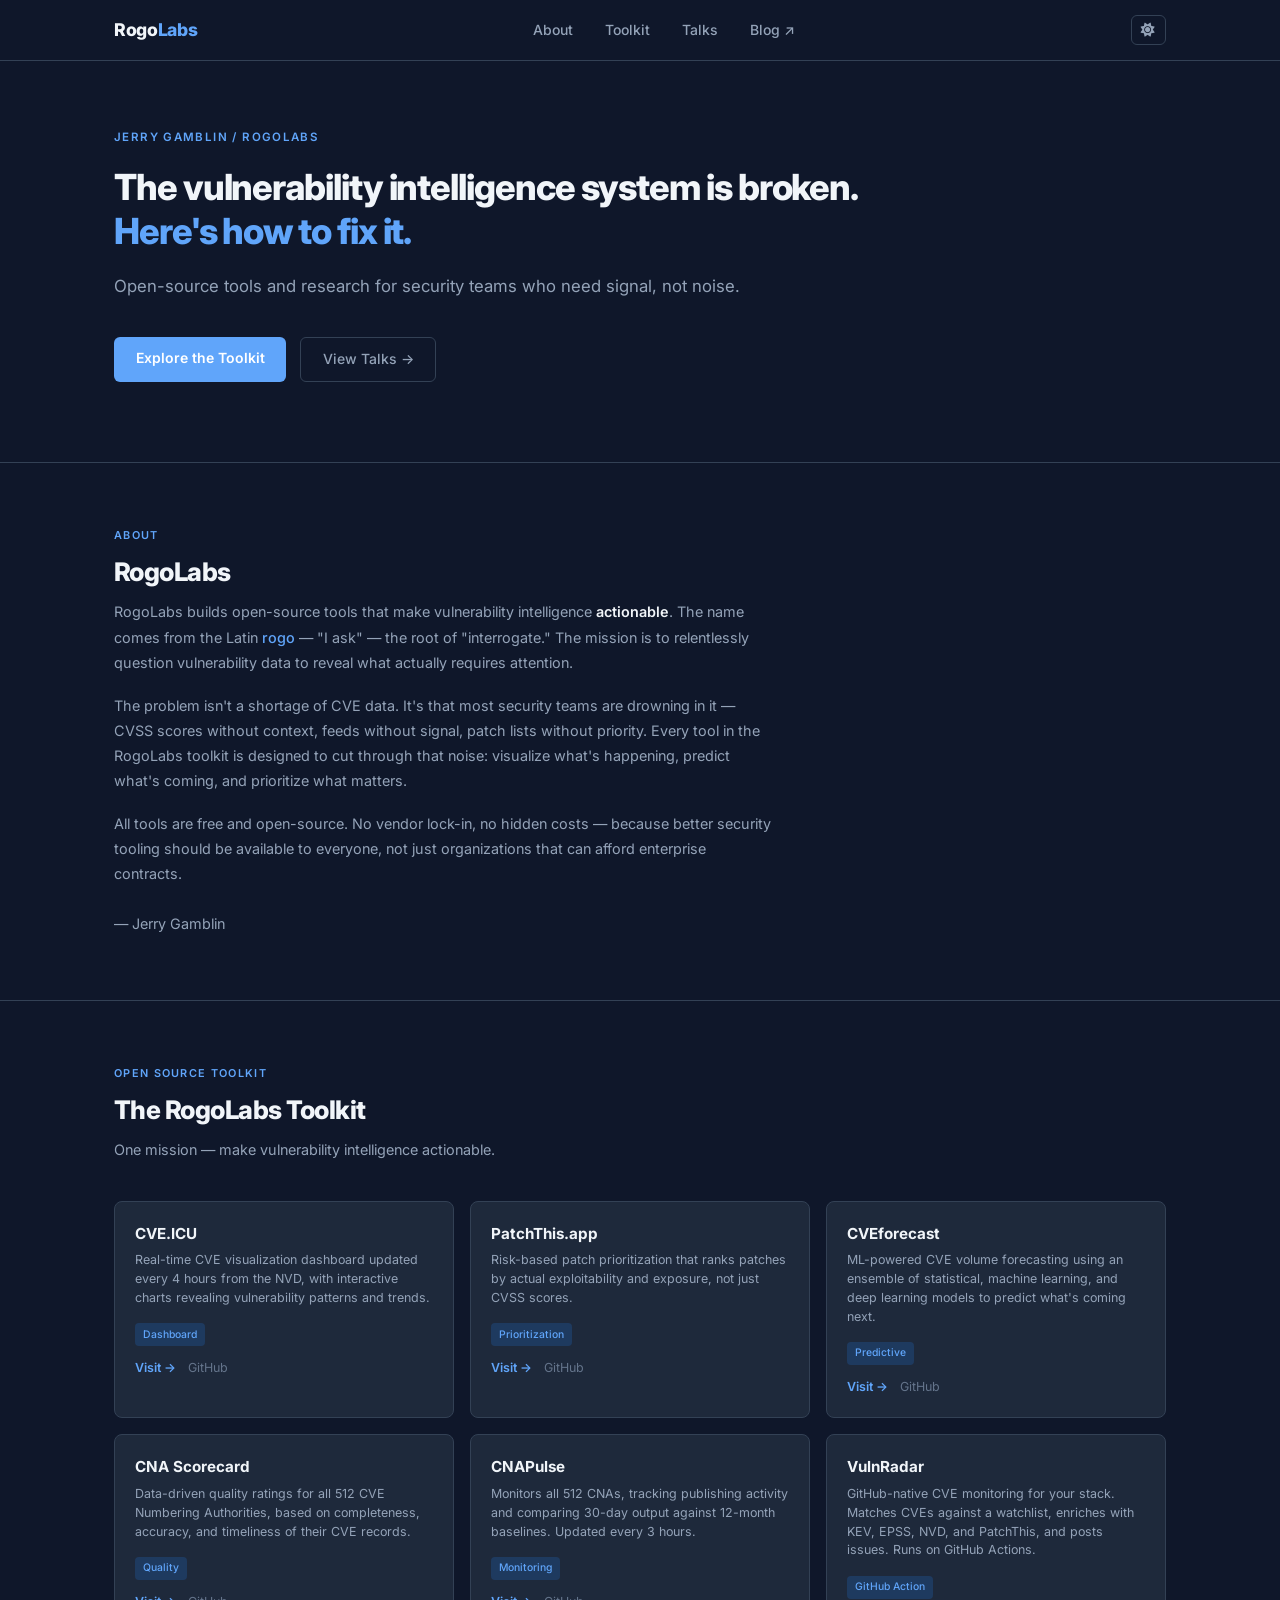
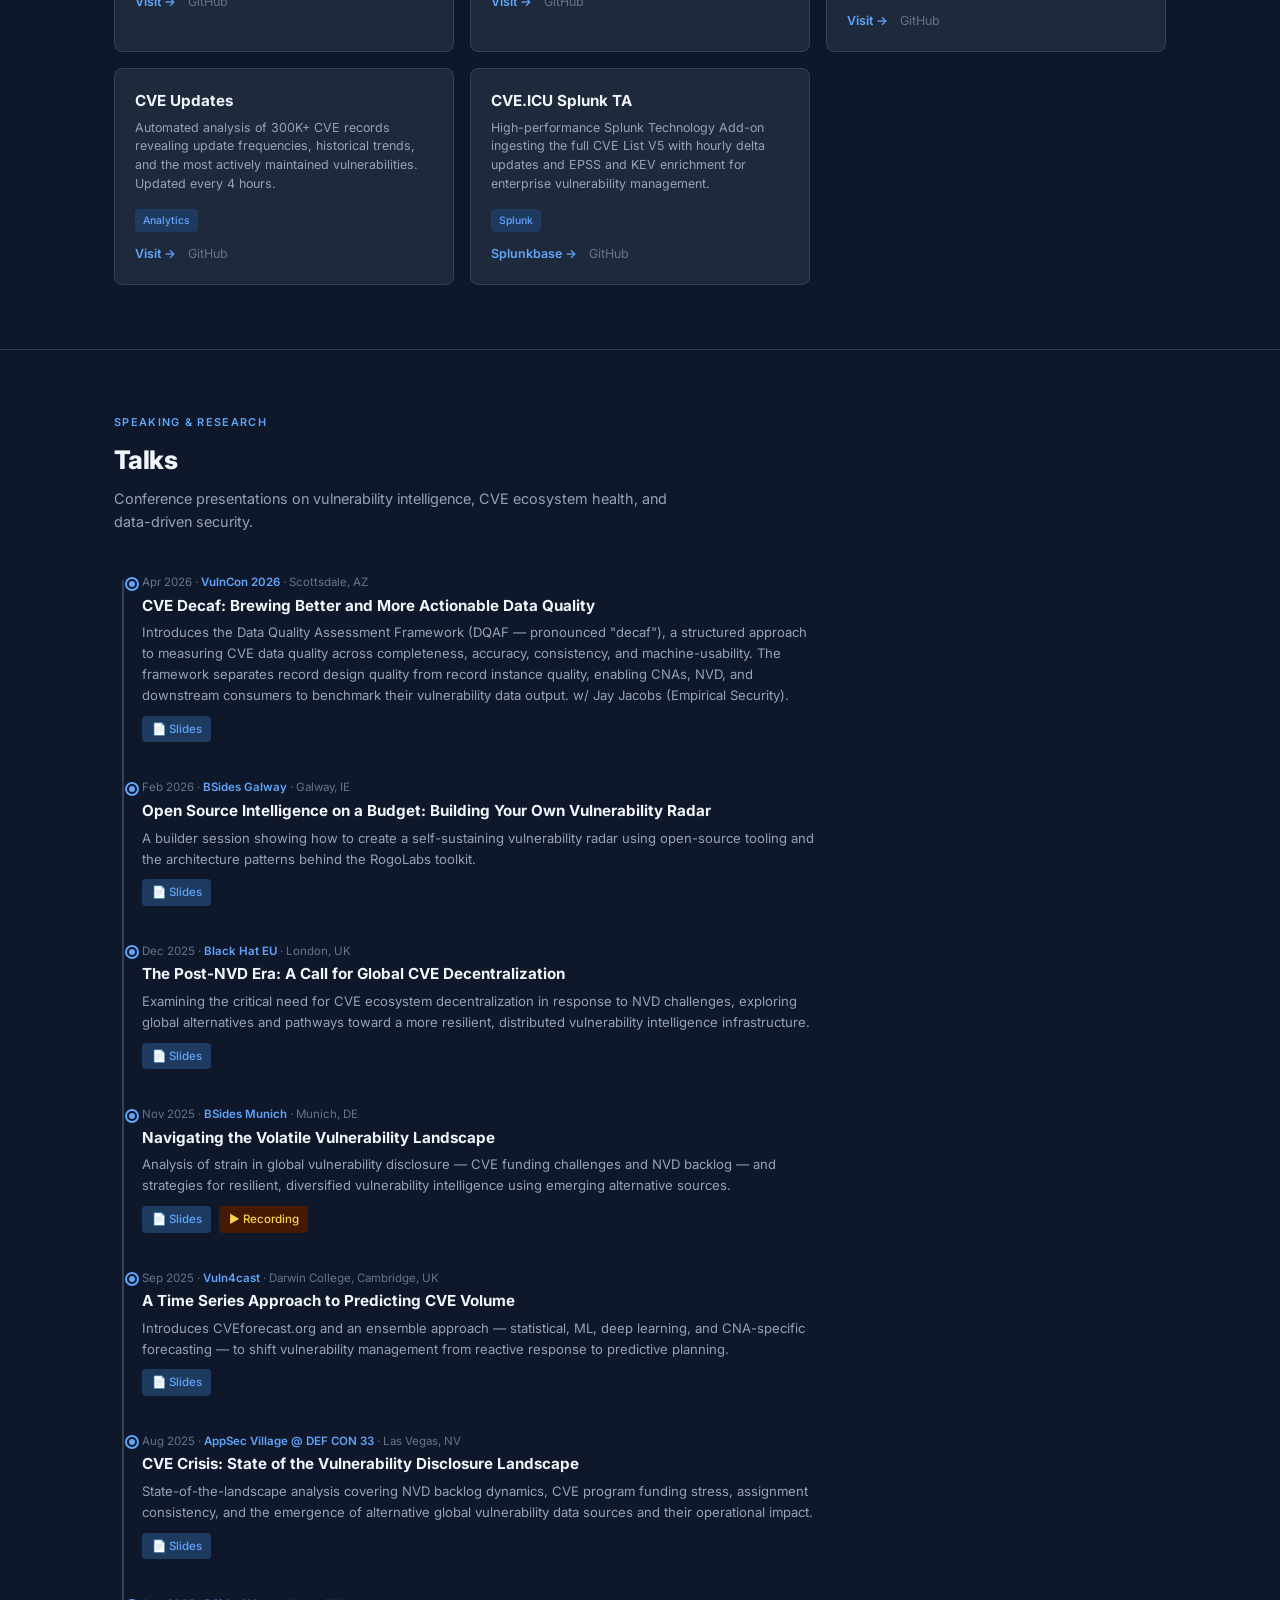
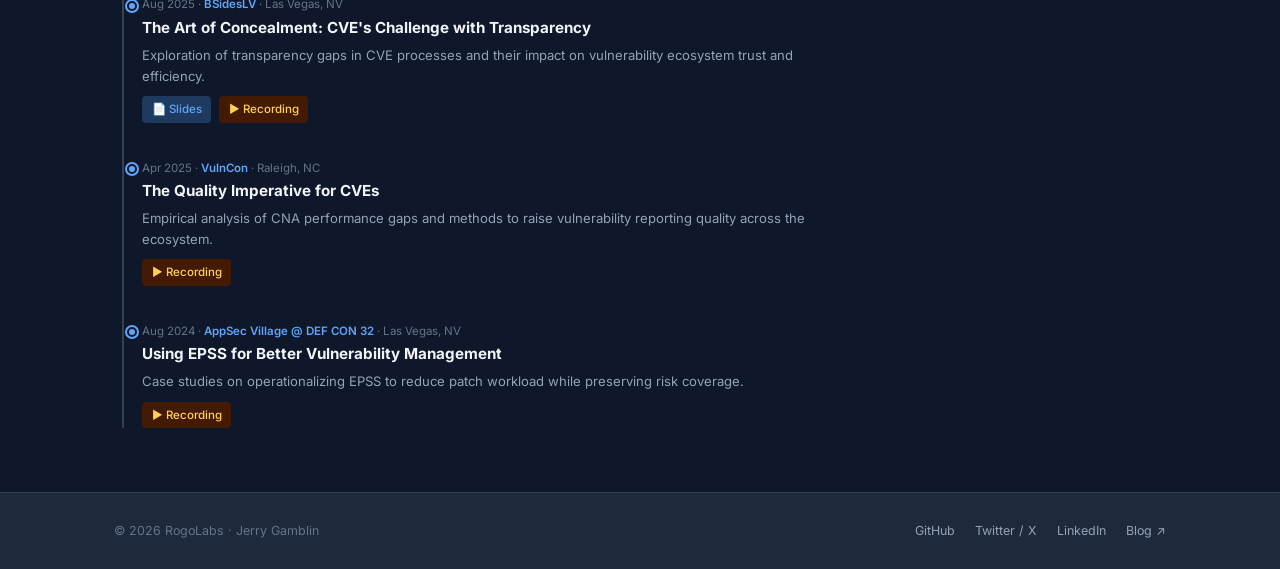
==== Web/index.html @ da41e219 "feat: link talk conference names and add VulnCon 2026 JSON-LD" ====
<!DOCTYPE html>
<html lang="en">
<head>
    <!-- Google tag (gtag.js) -->
    <script async src="https://www.googletagmanager.com/gtag/js?id=G-RTQZZ4KFCF"></script>
    <script>
      window.dataLayer = window.dataLayer || [];
      function gtag(){dataLayer.push(arguments);}
      gtag('js', new Date());

      gtag('config', 'G-RTQZZ4KFCF');
    </script>

    <meta charset="UTF-8">
    <meta name="viewport" content="width=device-width, initial-scale=1.0">
    <title>RogoLabs – Open Vulnerability Intelligence Tools</title>
    <meta name="description" content="Advanced vulnerability intelligence tools from Jerry Gamblin. Transform CVE chaos into strategic security advantage with CVE.ICU, PatchThis.app, and CNA Scorecard.">
    <meta name="keywords" content="vulnerability intelligence, CVE, EPSS, patch management, cybersecurity, Jerry Gamblin, security research">
    
    <!-- Open Graph / Facebook -->
    <meta property="og:type" content="website">
    <meta property="og:url" content="https://rogolabs.net/">
    <meta property="og:title" content="RogoLabs - See Vulnerabilities Before They See You">
    <meta property="og:description" content="Advanced vulnerability intelligence tools that help security professionals perceive, prioritize, and patch what matters most.">
    <meta property="og:image" content="https://rogolabs.net/og-image.jpg">

    <!-- Twitter -->
    <meta property="twitter:card" content="summary_large_image">
    <meta property="twitter:url" content="https://rogolabs.net/">
    <meta property="twitter:title" content="RogoLabs - See Vulnerabilities Before They See You">
    <meta property="twitter:description" content="Advanced vulnerability intelligence tools that help security professionals perceive, prioritize, and patch what matters most.">
    <meta property="twitter:image" content="https://rogolabs.net/og-image.jpg">
    <meta property="twitter:creator" content="@jgamblin">
    
    <!-- Favicon -->
    <link rel="icon" type="image/svg+xml" href="rogolabs-logo.svg">
    <link rel="apple-touch-icon" sizes="180x180" href="rogolabs-logo-simple.png">
    
    <!-- Canonical URL -->
    <link rel="canonical" href="https://rogolabs.net/">
    
    <!-- Preconnect for performance -->
    <link rel="preconnect" href="https://fonts.googleapis.com">
    <link rel="preconnect" href="https://fonts.gstatic.com" crossorigin>
    <link rel="preconnect" href="https://cdnjs.cloudflare.com">
    <link href="https://fonts.googleapis.com/css2?family=Inter:wght@300;400;500;600;700;800&display=swap" rel="stylesheet">
    <link rel="stylesheet" href="https://cdnjs.cloudflare.com/ajax/libs/font-awesome/6.0.0/css/all.min.css" integrity="sha384-3B6NwesSXE7YJlcLI9RpRqGf2p/EgVH8BgoKTaUrmKNDkHPStTQ3EyoYjCGXaOTS" crossorigin="anonymous" media="print" onload="this.media='all'">
    
    <!-- Modern CSS -->
    <link rel="stylesheet" href="styles.css">
    
    <!-- PWA Manifest -->
    <link rel="manifest" href="manifest.json">
    
    <!-- Modern meta tags -->
    <meta name="theme-color" content="#2563eb">
    <meta name="apple-mobile-web-app-capable" content="yes">
    <meta name="apple-mobile-web-app-status-bar-style" content="default">
    <meta name="apple-mobile-web-app-title" content="RogoLabs">
    <meta name="msapplication-TileColor" content="#2563eb">
    <meta name="msapplication-config" content="browserconfig.xml">
    
    <!-- Resource hints -->
    <link rel="dns-prefetch" href="//github.com">
    <link rel="dns-prefetch" href="//twitter.com">
    <link rel="dns-prefetch" href="//linkedin.com">
    <link rel="preload" href="styles.css" as="style">
    <link rel="preload" href="script.js" as="script">
    
    <!-- Structured Data -->
    <script type="application/ld+json">
    {
      "@context": "https://schema.org",
      "@type": "Person",
            "@id": "https://rogolabs.net/#jerry",
      "name": "Jerry Gamblin",
      "url": "https://rogolabs.net",
      "image": "https://rogolabs.net/jerry-gamblin.jpg",
      "jobTitle": "Vulnerability Intelligence Expert",
      "worksFor": {
        "@type": "Organization",
        "name": "RogoLabs"
      },
      "description": "Cybersecurity professional specializing in vulnerability intelligence and data-driven security solutions",
      "sameAs": [
        "https://twitter.com/jgamblin",
        "https://github.com/jgamblin",
        "https://linkedin.com/in/jerrygamblin",
        "https://jerrygamblin.com"
      ]
    }
    </script>
        <!-- Structured Data: Speaking Events -->
        <script type="application/ld+json">
        {
            "@context": "https://schema.org",
            "@graph": [
                {
                    "@type": "Event",
                    "@id": "https://rogolabs.net/#event-vulncon-2026",
                    "name": "CVE Decaf: Brewing Better and More Actionable Data Quality",
                    "startDate": "2026-04",
                    "eventStatus": "https://schema.org/EventScheduled",
                    "eventAttendanceMode": "https://schema.org/OfflineEventAttendanceMode",
                    "location": {
                        "@type": "Place",
                        "name": "VulnCon 2026",
                        "address": {
                            "@type": "PostalAddress",
                            "addressLocality": "Scottsdale",
                            "addressRegion": "AZ",
                            "addressCountry": "US"
                        }
                    },
                    "performer": { "@id": "https://rogolabs.net/#jerry" },
                    "workFeatured": {
                        "@type": "CreativeWork",
                        "name": "CVE Decaf Slides",
                        "fileFormat": "application/pdf",
                        "contentUrl": "https://rogolabs.net/Talks/CVE%20Decaf%20Slides.pdf",
                        "url": "https://rogolabs.net/Talks/CVE%20Decaf%20Slides.pdf"
                    },
                    "description": "Introduces the Data Quality Assessment Framework (DQAF, pronounced decaf), a structured approach to measuring CVE data quality across completeness, accuracy, consistency, and machine-usability for benchmarking vulnerability data output.",
                    "about": [
                        "Vulnerability Management",
                        "Cybersecurity",
                        "CVE Data Quality",
                        "DQAF",
                        "Vulnerability Reporting"
                    ],
                    "url": "https://www.first.org/conference/vulncon26/"
                },
                {
                    "@type": "Event",
                    "@id": "https://rogolabs.net/#event-bsides-galway-2026",
                    "name": "Open Source Intelligence on a Budget: Building Your Own Vulnerability Radar",
                    "startDate": "2026-02-21",
                    "eventStatus": "https://schema.org/EventCompleted",
                    "eventAttendanceMode": "https://schema.org/OfflineEventAttendanceMode",
                    "location": {
                        "@type": "Place",
                        "name": "BSides Galway 2026",
                        "address": {
                            "@type": "PostalAddress",
                            "addressLocality": "Galway",
                            "addressCountry": "IE"
                        }
                    },
                    "performer": { "@id": "https://rogolabs.net/#jerry" },
                    "workFeatured": {
                        "@type": "CreativeWork",
                        "name": "BSides Galway - Open Source Intelligence on a Budget",
                        "fileFormat": "application/pdf",
                        "contentUrl": "https://rogolabs.net/Talks/BSides-Galway-Open-Source-Intelligence.pdf",
                        "url": "https://rogolabs.net/Talks/BSides-Galway-Open-Source-Intelligence.pdf"
                    },
                    "description": "A builder session showing how to create a self-sustaining vulnerability radar using open-source tooling and architecture patterns behind the RogoLabs suite.",
                    "about": [
                        "Open Source Intelligence",
                        "Vulnerability Intelligence",
                        "Cybersecurity",
                        "Threat Intelligence",
                        "Security Engineering"
                    ],
                    "url": "https://bsidesgalway.com/session-list/"
                },
                {
                    "@type": "Event",
                    "@id": "https://rogolabs.net/#event-blackhat-eu-2025",
                    "name": "The Post-NVD Era: A Call for Global CVE Decentralization",
                    "startDate": "2025-12-08",
                    "endDate": "2025-12-11",
                    "eventStatus": "https://schema.org/EventCompleted",
                    "eventAttendanceMode": "https://schema.org/OfflineEventAttendanceMode",
                    "location": {
                        "@type": "Place",
                        "name": "ExCeL London",
                        "address": {
                            "@type": "PostalAddress",
                            "addressLocality": "London",
                            "addressCountry": "GB"
                        }
                    },
                    "performer": { "@id": "https://rogolabs.net/#jerry" },
                    "description": "Examining the critical need for CVE ecosystem decentralization in response to NVD challenges, exploring global alternatives and pathways toward a more resilient, distributed vulnerability intelligence infrastructure.",
                    "about": [
                        "Vulnerability Management",
                        "Cybersecurity",
                        "CVE Decentralization",
                        "NVD Alternatives",
                        "Global Threat Intelligence"
                    ],
                    "url": "https://blackhat.com/eu-25/briefings/schedule/#the-post-nvd-era-a-call-for-global-cve-decentralization-49430"
                },
                {
                    "@type": "Event",
                    "@id": "https://rogolabs.net/#event-bsides-munich-2025",
                    "name": "Navigating the Volatile Vulnerability Landscape",
                    "startDate": "2025-11-17",
                    "eventStatus": "https://schema.org/EventCompleted",
                    "eventAttendanceMode": "https://schema.org/OfflineEventAttendanceMode",
                    "location": {
                        "@type": "Place",
                        "name": "The Westin Grand Munich",
                        "address": {
                            "@type": "PostalAddress",
                            "streetAddress": "Arabellastraße 6",
                            "postalCode": "81925",
                            "addressLocality": "München",
                            "addressCountry": "DE"
                        }
                    },
                    "performer": { "@id": "https://rogolabs.net/#jerry" },
                    "workFeatured": {
                        "@type": "CreativeWork",
                        "name": "Navigating the Volatile Vulnerability Landscape - BSides Munich",
                        "fileFormat": "application/pdf",
                        "contentUrl": "https://rogolabs.net/Talks/Navigating%20the%20Volatile%20Vulnerability%20Landscape%20-%20BSides%20Munich.pdf",
                        "url": "https://rogolabs.net/Talks/Navigating%20the%20Volatile%20Vulnerability%20Landscape%20-%20BSides%20Munich.pdf"
                    },
                    "description": "Analysis of strain in global vulnerability disclosure (CVE funding challenges, NVD backlog) and strategies for resilient, diversified vulnerability intelligence using emerging alternative sources.",
                    "about": [
                        "Vulnerability Management",
                        "Cybersecurity",
                        "CVE Program",
                        "NVD Backlog",
                        "Threat Intelligence"
                    ],
                    "url": "https://2025.bsidesmunich.org/talks/001_navigating-the-volatile-vulnerability-landscape-strategies-for-resilience/"
                },
                {
                    "@type": "Event",
                    "@id": "https://rogolabs.net/#event-bsides-newcastle-2025",
                    "name": "Navigating the CVE Crisis",
                    "startDate": "2025-09-27",
                    "eventStatus": "https://schema.org/EventCompleted",
                    "eventAttendanceMode": "https://schema.org/OfflineEventAttendanceMode",
                    "location": {
                        "@type": "Place",
                        "name": "BSides Newcastle 2025",
                        "address": {
                            "@type": "PostalAddress",
                            "addressLocality": "Newcastle upon Tyne",
                            "addressCountry": "GB"
                        }
                    },
                    "performer": { "@id": "https://rogolabs.net/#jerry" },
                    "workFeatured": {
                        "@type": "CreativeWork",
                        "name": "Navigating the CVE Crisis",
                        "fileFormat": "application/pdf",
                        "contentUrl": "https://rogolabs.net/Talks/Navigating-the-CVE-Crisis.pdf",
                        "url": "https://rogolabs.net/Talks/Navigating-the-CVE-Crisis.pdf"
                    },
                    "description": "This presentation addresses the 'Perfect Storm' challenging the vulnerability disclosure ecosystem, detailing the critical issues of the CVE funding crisis and the resultant NVD backlogs, where over 25,000 vulnerabilities face an average delay of 120+ days in enrichment and scoring.",
                    "about": [
                        "Vulnerability Management",
                        "Cybersecurity",
                        "CVE Crisis",
                        "NVD Backlog",
                        "Threat Intelligence"
                    ]
                },
                {
                    "@type": "Event",
                    "@id": "https://rogolabs.net/#event-vuln4cast-2025",
                    "name": "A Time Series Approach to Predicting CVE Volume",
                    "startDate": "2025-09-25",
                    "eventStatus": "https://schema.org/EventCompleted",
                    "eventAttendanceMode": "https://schema.org/OfflineEventAttendanceMode",
                    "location": {
                        "@type": "Place",
                        "name": "Vulnerability Forecasting Technical Colloquium (Vuln4cast 2025) – Darwin College",
                        "address": {
                            "@type": "PostalAddress",
                            "addressLocality": "Cambridge",
                            "addressCountry": "GB"
                        }
                    },
                        "performer": { "@id": "https://rogolabs.net/#jerry" },
                        "workFeatured": {
                            "@type": "CreativeWork",
                            "name": "A Time Series Approach to Predicting CVE Volume",
                            "fileFormat": "application/pdf",
                            "contentUrl": "https://rogolabs.net/Talks/A-Time-Series-Approach-to-Predicting-CVE-Volume.pdf",
                            "url": "https://rogolabs.net/Talks/A-Time-Series-Approach-to-Predicting-CVE-Volume.pdf"
                        },
                        "description": "Introduces CVEforecast.org, outlining the accelerating CVE volume problem and an ensemble approach (statistical, ML, deep learning, CNA-specific forecasting) to shift vulnerability management from reactive response to predictive planning.",
                        "about": [
                            "Vulnerability Forecasting",
                            "Machine Learning",
                            "Predictive Analytics",
                            "Time Series Analysis",
                            "Cybersecurity"
                        ]
                },
                {
                    "@type": "Event",
                    "@id": "https://rogolabs.net/#event-defcon-33-2025",
                    "name": "CVE Crisis: State of the Vulnerability Disclosure Landscape",
                    "startDate": "2025-08-07",
                    "endDate": "2025-08-10",
                    "eventStatus": "https://schema.org/EventCompleted",
                    "eventAttendanceMode": "https://schema.org/OfflineEventAttendanceMode",
                    "location": {
                        "@type": "Place",
                        "name": "AppSec Village at DEF CON 33",
                        "address": {
                            "@type": "PostalAddress",
                            "addressLocality": "Las Vegas",
                            "addressRegion": "NV",
                            "addressCountry": "US"
                        }
                    },
                    "performer": { "@id": "https://rogolabs.net/#jerry" },
                    "workFeatured": {
                        "@type": "CreativeWork",
                        "name": "CVE Crisis: State of the Vulnerability Disclosure Landscape (Slides)",
                        "fileFormat": "application/pdf",
                        "contentUrl": "https://rogolabs.net/Talks/The%20CVE%20Crisis_%20Navigating%20the%20Post-NVD%20Monolith%20Era.pdf",
                        "url": "https://rogolabs.net/Talks/The%20CVE%20Crisis_%20Navigating%20the%20Post-NVD%20Monolith%20Era.pdf"
                    },
                    "description": "State-of-the-landscape analysis covering NVD backlog dynamics, CVE program funding stress, assignment consistency, and comparative emergence of alternative/global vulnerability data sources and their operational impact.",
                    "about": [
                        "Vulnerability Management",
                        "Cybersecurity",
                        "CVE Program",
                        "NVD Backlog",
                        "Threat Intelligence"
                    ] 
                },
                {
                    "@type": "Event",
                    "@id": "https://rogolabs.net/#event-bsideslv-2025",
                    "name": "The Art of Concealment: CVE's Challenge with Transparency",
                    "startDate": "2025-08-05",
                    "eventStatus": "https://schema.org/EventCompleted",
                    "eventAttendanceMode": "https://schema.org/OfflineEventAttendanceMode",
                    "location": {
                        "@type": "Place",
                        "name": "BSidesLV 2025",
                        "address": {
                            "@type": "PostalAddress",
                            "addressLocality": "Las Vegas",
                            "addressRegion": "NV",
                            "addressCountry": "US"
                        }
                    },
                    "performer": { "@id": "https://rogolabs.net/#jerry" },
                    "description": "Exploration of transparency gaps in CVE processes and their impact on vulnerability ecosystem trust and efficiency.",
                    "about": [
                        "Vulnerability Management",
                        "Cybersecurity",
                        "CVE Transparency",
                        "Vulnerability Disclosure",
                        "Trust in Security"
                    ],
                    "workFeatured": {
                        "@type": "CreativeWork",
                        "name": "The Art of Concealment: CVE's Challenge with Transparency (Slides)",
                        "fileFormat": "application/pdf",
                        "contentUrl": "https://rogolabs.net/Talks/The%20Art%20of%20Concealment.pdf",
                        "url": "https://rogolabs.net/Talks/The%20Art%20of%20Concealment.pdf"
                    }
                },
                {
                    "@type": "Event",
                    "@id": "https://rogolabs.net/#event-vulncon-2025",
                    "name": "The Quality Imperative for CVEs",
                    "startDate": "2025-04-07",
                    "eventStatus": "https://schema.org/EventCompleted",
                    "eventAttendanceMode": "https://schema.org/OfflineEventAttendanceMode",
                    "location": {
                        "@type": "Place",
                        "name": "VulnCon 2025 - McKimmon Center",
                        "address": {
                            "@type": "PostalAddress",
                            "addressLocality": "Raleigh",
                            "addressRegion": "NC",
                            "addressCountry": "US"
                        }
                    },
                    "performer": { "@id": "https://rogolabs.net/#jerry" },
                    "description": "Presentation examining empirical CNA performance gaps and methods to raise vulnerability reporting quality across the ecosystem.",
                    "about": [
                        "Vulnerability Management",
                        "Cybersecurity",
                        "CNA Performance",
                        "Quality Assurance",
                        "Vulnerability Reporting"
                    ]
                },
                {
                    "@type": "Event",
                    "@id": "https://rogolabs.net/#event-defcon-32-2024",
                    "name": "Using EPSS for Better Vulnerability Management",
                    "startDate": "2024-08-11",
                    "eventStatus": "https://schema.org/EventCompleted",
                    "eventAttendanceMode": "https://schema.org/OfflineEventAttendanceMode",
                    "location": {
                        "@type": "Place",
                        "name": "AppSec Village at DEFCON 32",
                        "address": {
                            "@type": "PostalAddress",
                            "addressLocality": "Las Vegas",
                            "addressRegion": "NV",
                            "addressCountry": "US"
                        }
                    },
                    "performer": { "@id": "https://rogolabs.net/#jerry" },
                    "description": "Case studies on operationalizing EPSS to reduce patch workload while preserving risk coverage.",
                    "about": [
                        "Vulnerability Management",
                        "Cybersecurity",
                        "EPSS",
                        "Patch Management",
                        "Risk Assessment"
                    ],
                    "workFeatured": {
                        "@type": "CreativeWork",
                        "name": "Using EPSS for Better Vulnerability Management (Recording)",
                        "url": "https://www.youtube.com/watch?v=Lgv11FoNa3w"
                    }
                }
            ]
        }
        </script>
        <!-- Structured Data: Software Projects -->
        <script type="application/ld+json">
        {
            "@context": "https://schema.org",
            "@type": "ItemList",
            "name": "RogoLabs Vulnerability Intelligence Tools",
            "itemListElement": [
                {
                    "@type": "ListItem",
                    "position": 1,
                    "item": {
                        "@type": "SoftwareApplication",
                        "name": "CVE.ICU",
                        "url": "https://cve.icu",
                        "applicationCategory": "SecurityApplication",
                        "operatingSystem": "Web",
                        "description": "Real-time CVE visualization dashboard updated every 4 hours from the NVD, with interactive charts that reveal vulnerability patterns and emerging trends in the threat landscape.",
                        "author": { "@type": "Person", "name": "Jerry Gamblin", "@id": "https://rogolabs.net/#jerry" },
                        "codeRepository": "https://github.com/jgamblin/cve.icu"
                    }
                },
                {
                    "@type": "ListItem",
                    "position": 2,
                    "item": {
                        "@type": "SoftwareApplication",
                        "name": "PatchThis.app",
                        "url": "https://patchthis.app",
                        "applicationCategory": "SecurityApplication",
                        "operatingSystem": "Web",
                        "description": "Risk-based patch prioritization tool that automatically prioritizes critical patches based on actual risk to your systems, dramatically reducing patch workload while maintaining complete security coverage.",
                        "author": { "@type": "Person", "name": "Jerry Gamblin", "@id": "https://rogolabs.net/#jerry" },
                        "codeRepository": "https://github.com/jgamblin/patchthisapp"
                    }
                },
                {
                    "@type": "ListItem",
                    "position": 3,
                    "item": {
                        "@type": "SoftwareApplication",
                        "name": "VulnRadar",
                        "url": "https://github.com/RogoLabs/VulnRadar",
                        "applicationCategory": "SecurityApplication",
                        "operatingSystem": "Web",
                        "description": "GitHub-native CVE monitoring that matches your stack via a watchlist and produces a clean Markdown dashboard and issues. Runs on GitHub Actions with KEV, EPSS, NVD, and PatchThis enrichment plus optional chat notifications.",
                        "author": { "@type": "Person", "name": "Jerry Gamblin", "@id": "https://rogolabs.net/#jerry" },
                        "codeRepository": "https://github.com/RogoLabs/VulnRadar"
                    }
                },
                {
                    "@type": "ListItem",
                    "position": 4,
                    "item": {
                        "@type": "SoftwareApplication",
                        "name": "CVEforecast",
                        "url": "https://cveforecast.org",
                        "applicationCategory": "SecurityApplication",
                        "operatingSystem": "Web",
                        "description": "Advanced predictive analytics that forecast vulnerability trends and emerging threat patterns using machine learning-powered insights to help security teams prepare for what's coming next in the threat landscape.",
                        "author": { "@type": "Person", "name": "Jerry Gamblin", "@id": "https://rogolabs.net/#jerry" },
                        "codeRepository": "https://github.com/rogolabs/CVEforecast"
                    }
                },
                {
                    "@type": "ListItem",
                    "position": 5,
                    "item": {
                        "@type": "SoftwareApplication",
                        "name": "CNA Scorecard",
                        "url": "https://cnascorecard.org",
                        "applicationCategory": "SecurityApplication",
                        "operatingSystem": "Web",
                        "description": "Data-driven quality ratings for every CVE Numbering Authority, enabling security teams to focus on reliable vulnerability intelligence and avoid inconsistent, low-quality reports.",
                        "author": { "@type": "Person", "name": "Jerry Gamblin", "@id": "https://rogolabs.net/#jerry" },
                        "codeRepository": "https://github.com/jgamblin/CNAScoreCard"
                    }
                },
                {
                    "@type": "ListItem",
                    "position": 6,
                    "item": {
                        "@type": "SoftwareApplication",
                        "name": "CVE Updates",
                        "url": "https://rogolabs.github.io/CVE-Updates/",
                        "applicationCategory": "SecurityApplication",
                        "operatingSystem": "Web",
                        "description": "Automated analysis of 300K+ CVE records revealing update frequencies, historical trends, and the most actively maintained vulnerabilities. Updated every 4 hours with interactive visualizations and comprehensive statistics.",
                        "author": { "@type": "Person", "name": "Jerry Gamblin", "@id": "https://rogolabs.net/#jerry" },
                        "codeRepository": "https://github.com/RogoLabs/CVE-Updates"
                    }
                },
                {
                    "@type": "ListItem",
                    "position": 7,
                    "item": {
                        "@type": "SoftwareApplication",
                        "name": "CNAPulse",
                        "url": "https://cnapulse.org",
                        "applicationCategory": "SecurityApplication",
                        "operatingSystem": "Web",
                        "description": "Monitors all 512 CVE Numbering Authorities, tracking publishing activity and comparing 30-day activity against 12-month baselines to identify growth, decline, and inactivity patterns. Updated every 3 hours with searchable, sortable dashboards.",
                        "author": { "@type": "Person", "name": "Jerry Gamblin", "@id": "https://rogolabs.net/#jerry" },
                        "codeRepository": "https://github.com/RogoLabs/CNAPulse"
                    }
                },
                {
                    "@type": "ListItem",
                    "position": 8,
                    "item": {
                        "@type": "SoftwareApplication",
                        "name": "CVE.ICU Splunk TA",
                        "url": "https://splunkbase.splunk.com/app/8395",
                        "applicationCategory": "SecurityApplication",
                        "operatingSystem": "Splunk",
                        "description": "High-performance Splunk Technology Add-on that ingests the complete CVE List V5 database in minutes. Features bulk downloads, hourly delta updates, and advanced risk scoring with CISA KEV and EPSS intelligence for enterprise vulnerability management.",
                        "author": { "@type": "Person", "name": "Jerry Gamblin", "@id": "https://rogolabs.net/#jerry" },
                        "codeRepository": "https://github.com/RogoLabs/CVE.icu-Splunk"
                    }
                }
            ]
        }
        </script>
</head>
<body>
    <!-- Skip to content link for accessibility -->
    <a href="#main" class="skip-link sr-only">Skip to main content</a>

    <!-- Header / Nav -->
    <header>
        <div class="container">
            <nav aria-label="Main navigation">
                <a href="#" class="logo">
                    <span class="logo-rogo">Rogo</span><span class="logo-labs">Labs</span>
                </a>
                <div class="nav-links" id="navLinks">
                    <a href="#about">About</a>
                    <a href="#toolkit">Toolkit</a>
                    <a href="#talks">Talks</a>
                    <a href="https://jerrygamblin.com" target="_blank" rel="noopener noreferrer">Blog ↗</a>
                </div>
                <div class="header-controls">
                    <button class="theme-toggle" id="themeToggle" aria-label="Toggle dark mode">
                        <i class="fas fa-moon" id="themeIcon"></i>
                    </button>
                    <button class="mobile-menu-btn" id="mobileMenuBtn" aria-label="Toggle mobile menu" aria-expanded="false">
                        <i class="fas fa-bars" aria-hidden="true"></i>
                    </button>
                </div>
            </nav>
        </div>
    </header>

    <main id="main">

        <!-- Hero -->
        <section class="hero" aria-labelledby="hero-heading">
            <div class="container">
                <div class="hero-eyebrow">Jerry Gamblin / RogoLabs</div>
                <h1 id="hero-heading">
                    The vulnerability intelligence system is broken.<br>
                    <span class="accent">Here's how to fix it.</span>
                </h1>
                <p class="hero-sub">Open-source tools and research for security teams who need signal, not noise.</p>
                <div class="hero-actions">
                    <a href="#toolkit" class="btn">Explore the Toolkit</a>
                    <a href="#talks" class="btn-ghost">View Talks →</a>
                </div>
            </div>
        </section>

        <!-- About -->
        <section id="about" class="section" aria-labelledby="about-heading">
            <div class="container">
                <div class="section-label">About</div>
                <h2 class="section-title" id="about-heading">RogoLabs</h2>
                <div class="about-text">
                    <p>RogoLabs builds open-source tools that make vulnerability intelligence <strong>actionable</strong>. The name comes from the Latin <em>rogo</em> — "I ask" — the root of "interrogate." The mission is to relentlessly question vulnerability data to reveal what actually requires attention.</p>
                    <p>The problem isn't a shortage of CVE data. It's that most security teams are drowning in it — CVSS scores without context, feeds without signal, patch lists without priority. Every tool in the RogoLabs toolkit is designed to cut through that noise: visualize what's happening, predict what's coming, and prioritize what matters.</p>
                    <p>All tools are free and open-source. No vendor lock-in, no hidden costs — because better security tooling should be available to everyone, not just organizations that can afford enterprise contracts.</p>
                    <p class="about-sig">— Jerry Gamblin</p>
                </div>
            </div>
        </section>

        <!-- Toolkit -->
        <section id="toolkit" class="section" aria-labelledby="toolkit-heading">
            <div class="container">
                <div class="section-label">Open Source Toolkit</div>
                <h2 class="section-title" id="toolkit-heading">The RogoLabs Toolkit</h2>
                <p class="section-sub">One mission — make vulnerability intelligence actionable.</p>

                <div class="toolkit-grid">

                    <div class="tool-card">
                        <div class="tool-name">CVE.ICU</div>
                        <div class="tool-desc">Real-time CVE visualization dashboard updated every 4 hours from the NVD, with interactive charts revealing vulnerability patterns and trends.</div>
                        <span class="tool-tag">Dashboard</span>
                        <div class="tool-links">
                            <a href="https://cve.icu" target="_blank" rel="noopener noreferrer" class="tool-link">Visit →</a>
                            <a href="https://github.com/jgamblin/cve.icu" target="_blank" rel="noopener noreferrer" class="tool-link-gh">GitHub</a>
                        </div>
                    </div>

                    <div class="tool-card">
                        <div class="tool-name">PatchThis.app</div>
                        <div class="tool-desc">Risk-based patch prioritization that ranks patches by actual exploitability and exposure, not just CVSS scores.</div>
                        <span class="tool-tag">Prioritization</span>
                        <div class="tool-links">
                            <a href="https://patchthis.app" target="_blank" rel="noopener noreferrer" class="tool-link">Visit →</a>
                            <a href="https://github.com/jgamblin/patchthisapp" target="_blank" rel="noopener noreferrer" class="tool-link-gh">GitHub</a>
                        </div>
                    </div>

                    <div class="tool-card">
                        <div class="tool-name">CVEforecast</div>
                        <div class="tool-desc">ML-powered CVE volume forecasting using an ensemble of statistical, machine learning, and deep learning models to predict what's coming next.</div>
                        <span class="tool-tag">Predictive</span>
                        <div class="tool-links">
                            <a href="https://cveforecast.org" target="_blank" rel="noopener noreferrer" class="tool-link">Visit →</a>
                            <a href="https://github.com/rogolabs/CVEforecast" target="_blank" rel="noopener noreferrer" class="tool-link-gh">GitHub</a>
                        </div>
                    </div>

                    <div class="tool-card">
                        <div class="tool-name">CNA Scorecard</div>
                        <div class="tool-desc">Data-driven quality ratings for all 512 CVE Numbering Authorities, based on completeness, accuracy, and timeliness of their CVE records.</div>
                        <span class="tool-tag">Quality</span>
                        <div class="tool-links">
                            <a href="https://cnascorecard.org" target="_blank" rel="noopener noreferrer" class="tool-link">Visit →</a>
                            <a href="https://github.com/jgamblin/CNAScoreCard" target="_blank" rel="noopener noreferrer" class="tool-link-gh">GitHub</a>
                        </div>
                    </div>

                    <div class="tool-card">
                        <div class="tool-name">CNAPulse</div>
                        <div class="tool-desc">Monitors all 512 CNAs, tracking publishing activity and comparing 30-day output against 12-month baselines. Updated every 3 hours.</div>
                        <span class="tool-tag">Monitoring</span>
                        <div class="tool-links">
                            <a href="https://cnapulse.org" target="_blank" rel="noopener noreferrer" class="tool-link">Visit →</a>
                            <a href="https://github.com/RogoLabs/CNAPulse" target="_blank" rel="noopener noreferrer" class="tool-link-gh">GitHub</a>
                        </div>
                    </div>

                    <div class="tool-card">
                        <div class="tool-name">VulnRadar</div>
                        <div class="tool-desc">GitHub-native CVE monitoring for your stack. Matches CVEs against a watchlist, enriches with KEV, EPSS, NVD, and PatchThis, and posts issues. Runs on GitHub Actions.</div>
                        <span class="tool-tag">GitHub Action</span>
                        <div class="tool-links">
                            <a href="https://github.com/RogoLabs/VulnRadar" target="_blank" rel="noopener noreferrer" class="tool-link">Visit →</a>
                            <a href="https://github.com/RogoLabs/VulnRadar" target="_blank" rel="noopener noreferrer" class="tool-link-gh">GitHub</a>
                        </div>
                    </div>

                    <div class="tool-card">
                        <div class="tool-name">CVE Updates</div>
                        <div class="tool-desc">Automated analysis of 300K+ CVE records revealing update frequencies, historical trends, and the most actively maintained vulnerabilities. Updated every 4 hours.</div>
                        <span class="tool-tag">Analytics</span>
                        <div class="tool-links">
                            <a href="https://rogolabs.github.io/CVE-Updates/" target="_blank" rel="noopener noreferrer" class="tool-link">Visit →</a>
                            <a href="https://github.com/RogoLabs/CVE-Updates" target="_blank" rel="noopener noreferrer" class="tool-link-gh">GitHub</a>
                        </div>
                    </div>

                    <div class="tool-card">
                        <div class="tool-name">CVE.ICU Splunk TA</div>
                        <div class="tool-desc">High-performance Splunk Technology Add-on ingesting the full CVE List V5 with hourly delta updates and EPSS and KEV enrichment for enterprise vulnerability management.</div>
                        <span class="tool-tag">Splunk</span>
                        <div class="tool-links">
                            <a href="https://splunkbase.splunk.com/app/8395" target="_blank" rel="noopener noreferrer" class="tool-link">Splunkbase →</a>
                            <a href="https://github.com/RogoLabs/CVE.icu-Splunk" target="_blank" rel="noopener noreferrer" class="tool-link-gh">GitHub</a>
                        </div>
                    </div>

                </div>
            </div>
        </section>

        <!-- Talks -->
        <section id="talks" class="section" aria-labelledby="talks-heading">
            <div class="container">
                <div class="section-label">Speaking &amp; Research</div>
                <h2 class="section-title" id="talks-heading">Talks</h2>
                <p class="section-sub">Conference presentations on vulnerability intelligence, CVE ecosystem health, and data-driven security.</p>

                <div class="timeline">

                    <div class="talk-item">
                        <div class="talk-meta">Apr 2026 · <a href="https://www.first.org/conference/vulncon26/" target="_blank" rel="noopener noreferrer" class="talk-venue">VulnCon 2026</a> · Scottsdale, AZ</div>
                        <div class="talk-title">CVE Decaf: Brewing Better and More Actionable Data Quality</div>
                        <p class="talk-abstract">Introduces the Data Quality Assessment Framework (DQAF — pronounced "decaf"), a structured approach to measuring CVE data quality across completeness, accuracy, consistency, and machine-usability. The framework separates record design quality from record instance quality, enabling CNAs, NVD, and downstream consumers to benchmark their vulnerability data output. w/ Jay Jacobs (Empirical Security).</p>
                        <div class="talk-links">
                            <a href="Talks/CVE%20Decaf%20Slides.pdf" target="_blank" rel="noopener noreferrer" class="talk-link">📄 Slides</a>
                        </div>
                    </div>

                    <div class="talk-item">
                        <div class="talk-meta">Feb 2026 · <a href="https://bsidesgalway.com/session-list/" target="_blank" rel="noopener noreferrer" class="talk-venue">BSides Galway</a> · Galway, IE</div>
                        <div class="talk-title">Open Source Intelligence on a Budget: Building Your Own Vulnerability Radar</div>
                        <p class="talk-abstract">A builder session showing how to create a self-sustaining vulnerability radar using open-source tooling and the architecture patterns behind the RogoLabs toolkit.</p>
                        <div class="talk-links">
                            <a href="Talks/BSides-Galway-Open-Source-Intelligence.pdf" target="_blank" rel="noopener noreferrer" class="talk-link">📄 Slides</a>
                        </div>
                    </div>

                    <div class="talk-item">
                        <div class="talk-meta">Dec 2025 · <a href="https://blackhat.com/eu-25/briefings/schedule/#the-post-nvd-era-a-call-for-global-cve-decentralization-49430" target="_blank" rel="noopener noreferrer" class="talk-venue">Black Hat EU</a> · London, UK</div>
                        <div class="talk-title">The Post-NVD Era: A Call for Global CVE Decentralization</div>
                        <p class="talk-abstract">Examining the critical need for CVE ecosystem decentralization in response to NVD challenges, exploring global alternatives and pathways toward a more resilient, distributed vulnerability intelligence infrastructure.</p>
                        <div class="talk-links">
                            <a href="Talks/eu-25-Gamblin-ThePostNVDEra.pdf" target="_blank" rel="noopener noreferrer" class="talk-link">📄 Slides</a>
                        </div>
                    </div>

                    <div class="talk-item">
                        <div class="talk-meta">Nov 2025 · <a href="https://2025.bsidesmunich.org/talks/001_navigating-the-volatile-vulnerability-landscape-strategies-for-resilience/" target="_blank" rel="noopener noreferrer" class="talk-venue">BSides Munich</a> · Munich, DE</div>
                        <div class="talk-title">Navigating the Volatile Vulnerability Landscape</div>
                        <p class="talk-abstract">Analysis of strain in global vulnerability disclosure — CVE funding challenges and NVD backlog — and strategies for resilient, diversified vulnerability intelligence using emerging alternative sources.</p>
                        <div class="talk-links">
                            <a href="Talks/Navigating%20the%20Volatile%20Vulnerability%20Landscape%20-%20BSides%20Munich.pdf" target="_blank" rel="noopener noreferrer" class="talk-link">📄 Slides</a>
                            <a href="https://www.youtube.com/watch?v=VYX1N3at3P8" target="_blank" rel="noopener noreferrer" class="talk-link-video">▶ Recording</a>
                        </div>
                    </div>

                    <div class="talk-item">
                        <div class="talk-meta">Sep 2025 · <a href="https://www.first.org/events/colloquia/vuln4cast25/" target="_blank" rel="noopener noreferrer" class="talk-venue">Vuln4cast</a> · Darwin College, Cambridge, UK</div>
                        <div class="talk-title">A Time Series Approach to Predicting CVE Volume</div>
                        <p class="talk-abstract">Introduces CVEforecast.org and an ensemble approach — statistical, ML, deep learning, and CNA-specific forecasting — to shift vulnerability management from reactive response to predictive planning.</p>
                        <div class="talk-links">
                            <a href="Talks/A-Time-Series-Approach-to-Predicting-CVE-Volume.pdf" target="_blank" rel="noopener noreferrer" class="talk-link">📄 Slides</a>
                        </div>
                    </div>

                    <div class="talk-item">
                        <div class="talk-meta">Aug 2025 · <a href="https://www.appsecvillage.com/events/dc-2025" target="_blank" rel="noopener noreferrer" class="talk-venue">AppSec Village @ DEF CON 33</a> · Las Vegas, NV</div>
                        <div class="talk-title">CVE Crisis: State of the Vulnerability Disclosure Landscape</div>
                        <p class="talk-abstract">State-of-the-landscape analysis covering NVD backlog dynamics, CVE program funding stress, assignment consistency, and the emergence of alternative global vulnerability data sources and their operational impact.</p>
                        <div class="talk-links">
                            <a href="Talks/The%20CVE%20Crisis_%20Navigating%20the%20Post-NVD%20Monolith%20Era.pdf" target="_blank" rel="noopener noreferrer" class="talk-link">📄 Slides</a>
                        </div>
                    </div>

                    <div class="talk-item">
                        <div class="talk-meta">Aug 2025 · <a href="https://bsideslv.org/" target="_blank" rel="noopener noreferrer" class="talk-venue">BSidesLV</a> · Las Vegas, NV</div>
                        <div class="talk-title">The Art of Concealment: CVE's Challenge with Transparency</div>
                        <p class="talk-abstract">Exploration of transparency gaps in CVE processes and their impact on vulnerability ecosystem trust and efficiency.</p>
                        <div class="talk-links">
                            <a href="Talks/The%20Art%20of%20Concealment.pdf" target="_blank" rel="noopener noreferrer" class="talk-link">📄 Slides</a>
                            <a href="https://youtube.com/live/hLncfcTyVHE" target="_blank" rel="noopener noreferrer" class="talk-link-video">▶ Recording</a>
                        </div>
                    </div>

                    <div class="talk-item">
                        <div class="talk-meta">Apr 2025 · <a href="https://www.first.org/conference/vulncon2025/" target="_blank" rel="noopener noreferrer" class="talk-venue">VulnCon</a> · Raleigh, NC</div>
                        <div class="talk-title">The Quality Imperative for CVEs</div>
                        <p class="talk-abstract">Empirical analysis of CNA performance gaps and methods to raise vulnerability reporting quality across the ecosystem.</p>
                        <div class="talk-links">
                            <a href="https://www.youtube.com/watch?v=qkc6uj9La2g" target="_blank" rel="noopener noreferrer" class="talk-link-video">▶ Recording</a>
                        </div>
                    </div>

                    <div class="talk-item">
                        <div class="talk-meta">Aug 2024 · <a href="https://www.appsecvillage.com/events/dc-2024" target="_blank" rel="noopener noreferrer" class="talk-venue">AppSec Village @ DEF CON 32</a> · Las Vegas, NV</div>
                        <div class="talk-title">Using EPSS for Better Vulnerability Management</div>
                        <p class="talk-abstract">Case studies on operationalizing EPSS to reduce patch workload while preserving risk coverage.</p>
                        <div class="talk-links">
                            <a href="https://www.youtube.com/watch?v=Lgv11FoNa3w" target="_blank" rel="noopener noreferrer" class="talk-link-video">▶ Recording</a>
                        </div>
                    </div>

                </div>
            </div>
        </section>

    </main>

    <!-- Footer -->
    <footer>
        <div class="container">
            <div class="footer-inner">
                <span class="footer-copy">© 2026 RogoLabs · Jerry Gamblin</span>
                <nav class="footer-links" aria-label="Social links">
                    <a href="https://github.com/RogoLabs" target="_blank" rel="noopener noreferrer">GitHub</a>
                    <a href="https://twitter.com/jgamblin" target="_blank" rel="noopener noreferrer">Twitter / X</a>
                    <a href="https://www.linkedin.com/company/rogolabs/" target="_blank" rel="noopener noreferrer">LinkedIn</a>
                    <a href="https://jerrygamblin.com" target="_blank" rel="noopener noreferrer">Blog ↗</a>
                </nav>
            </div>
        </div>
    </footer>

    <script src="script.js"></script>
</body>
</html>
---- Web/styles.css ----
/* ============================================================
   CSS CUSTOM PROPERTIES
   ============================================================ */
:root {
    --primary: #2563eb;
    --primary-dark: #1d4ed8;

    --bg-primary: #ffffff;
    --bg-secondary: #f8fafc;
    --bg-tertiary: #f1f5f9;
    --text-primary: #0f172a;
    --text-secondary: #64748b;
    --text-muted: #94a3b8;
    --border-color: #e2e8f0;

    --shadow-sm: 0 1px 2px rgba(0, 0, 0, 0.05);
    --shadow-md: 0 4px 6px -1px rgba(0, 0, 0, 0.1), 0 2px 4px -2px rgba(0, 0, 0, 0.1);
}

[data-theme="dark"] {
    --primary: #60a5fa;
    --primary-dark: #3b82f6;

    --bg-primary: #0f172a;
    --bg-secondary: #1e293b;
    --bg-tertiary: #334155;
    --text-primary: #f1f5f9;
    --text-secondary: #94a3b8;
    --text-muted: #64748b;
    --border-color: #334155;

    --shadow-sm: 0 1px 2px rgba(0, 0, 0, 0.2);
    --shadow-md: 0 4px 6px -1px rgba(0, 0, 0, 0.3), 0 2px 4px -2px rgba(0, 0, 0, 0.3);
}

/* ============================================================
   RESET & BASE
   ============================================================ */
*, *::before, *::after {
    margin: 0;
    padding: 0;
    box-sizing: border-box;
}

body {
    font-family: 'Inter', -apple-system, BlinkMacSystemFont, 'Segoe UI', Roboto, sans-serif;
    font-size: 1rem;
    line-height: 1.6;
    color: var(--text-primary);
    background-color: var(--bg-primary);
    -webkit-font-smoothing: antialiased;
    -moz-osx-font-smoothing: grayscale;
}

.container {
    max-width: 1100px;
    margin: 0 auto;
    padding: 0 1.5rem;
}

/* Accessibility */
.sr-only {
    position: absolute;
    width: 1px;
    height: 1px;
    padding: 0;
    margin: -1px;
    overflow: hidden;
    clip: rect(0, 0, 0, 0);
    white-space: nowrap;
    border: 0;
}

.skip-link {
    position: absolute;
    top: -100%;
    left: 1rem;
    background: var(--primary);
    color: #fff;
    padding: 0.5rem 1rem;
    border-radius: 0 0 4px 4px;
    font-size: 0.875rem;
    font-weight: 600;
    text-decoration: none;
    z-index: 9999;
}

.skip-link:focus {
    top: 0;
}

[data-theme="dark"] .skip-link {
    color: var(--bg-primary);
}

/* ============================================================
   NAVIGATION
   ============================================================ */
header {
    background-color: var(--bg-primary);
    border-bottom: 1px solid var(--border-color);
    position: fixed;
    width: 100%;
    top: 0;
    z-index: 100;
}

header nav {
    display: flex;
    justify-content: space-between;
    align-items: center;
    height: 60px;
}

.logo {
    font-size: 1.1rem;
    font-weight: 800;
    letter-spacing: -0.02em;
    text-decoration: none;
}

.logo-rogo { color: var(--text-primary); }
.logo-labs { color: var(--primary); }

.nav-links {
    display: flex;
    gap: 2rem;
    align-items: center;
}

.nav-links a {
    font-size: 0.875rem;
    font-weight: 500;
    color: var(--text-secondary);
    text-decoration: none;
    transition: color 0.15s;
}

.nav-links a:hover {
    color: var(--text-primary);
}

.header-controls {
    display: flex;
    align-items: center;
    gap: 0.5rem;
}

.theme-toggle {
    background: none;
    border: 1px solid var(--border-color);
    border-radius: 6px;
    color: var(--text-secondary);
    cursor: pointer;
    padding: 0.4rem 0.6rem;
    font-size: 0.875rem;
    transition: color 0.15s, border-color 0.15s;
}

.theme-toggle:hover {
    color: var(--text-primary);
    border-color: var(--text-secondary);
}

.mobile-menu-btn {
    display: none;
    background: none;
    border: 1px solid var(--border-color);
    border-radius: 6px;
    color: var(--text-secondary);
    cursor: pointer;
    padding: 0.4rem 0.6rem;
    font-size: 0.875rem;
}

/* ============================================================
   HERO
   ============================================================ */
.hero {
    padding: 8rem 0 5rem;
    border-bottom: 1px solid var(--border-color);
}

.hero-eyebrow {
    font-size: 0.72rem;
    letter-spacing: 0.12em;
    text-transform: uppercase;
    color: var(--primary);
    font-weight: 600;
    margin-bottom: 1.25rem;
}

.hero h1 {
    font-size: clamp(1.75rem, 3.5vw, 2.25rem);
    font-weight: 800;
    line-height: 1.2;
    letter-spacing: -0.03em;
    color: var(--text-primary);
    margin-bottom: 1.25rem;
}

.hero h1 .accent {
    color: var(--primary);
}

.hero-sub {
    font-size: 1.05rem;
    color: var(--text-secondary);
    line-height: 1.65;
    margin-bottom: 2.25rem;
}

.hero-actions {
    display: flex;
    gap: 0.875rem;
    flex-wrap: wrap;
}

.btn {
    display: inline-block;
    background: var(--primary);
    color: #ffffff;
    padding: 0.65rem 1.35rem;
    border-radius: 6px;
    font-size: 0.875rem;
    font-weight: 600;
    text-decoration: none;
    transition: background 0.15s, opacity 0.15s;
    cursor: pointer;
    border: none;
}

.btn:hover {
    background: var(--primary-dark);
}

.btn-ghost {
    display: inline-block;
    background: none;
    border: 1px solid var(--border-color);
    color: var(--text-secondary);
    padding: 0.65rem 1.35rem;
    border-radius: 6px;
    font-size: 0.875rem;
    font-weight: 500;
    text-decoration: none;
    transition: border-color 0.15s, color 0.15s;
}

.btn-ghost:hover {
    border-color: var(--text-secondary);
    color: var(--text-primary);
}

/* ============================================================
   SECTIONS (shared)
   ============================================================ */
.section {
    padding: 4rem 0;
    border-bottom: 1px solid var(--border-color);
}

.section-label {
    font-size: 0.68rem;
    letter-spacing: 0.12em;
    text-transform: uppercase;
    color: var(--primary);
    font-weight: 600;
    margin-bottom: 0.5rem;
}

.section-title {
    font-size: clamp(1.35rem, 3vw, 1.6rem);
    font-weight: 800;
    letter-spacing: -0.02em;
    color: var(--text-primary);
    margin-bottom: 0.4rem;
}

.section-sub {
    font-size: 0.9rem;
    color: var(--text-secondary);
    margin-bottom: 2.5rem;
    max-width: 560px;
}

/* ============================================================
   ABOUT
   ============================================================ */
.about-text {
    max-width: 660px;
}

.about-text p {
    font-size: 0.9rem;
    color: var(--text-secondary);
    line-height: 1.75;
    margin-bottom: 1.1rem;
}

.about-text p:last-of-type {
    margin-bottom: 0;
}

.about-text strong {
    color: var(--text-primary);
    font-weight: 600;
}

.about-text em {
    color: var(--primary);
    font-style: normal;
    font-weight: 500;
}

.about-sig {
    font-size: 0.875rem;
    color: var(--text-muted);
    margin-top: 1.5rem;
}

/* ============================================================
   TOOLKIT GRID
   ============================================================ */
.toolkit-grid {
    display: grid;
    grid-template-columns: repeat(3, 1fr);
    gap: 1rem;
}

.tool-card {
    background: var(--bg-secondary);
    border: 1px solid var(--border-color);
    border-radius: 8px;
    padding: 1.25rem;
    transition: box-shadow 0.15s, border-color 0.15s;
}

.tool-card:hover {
    box-shadow: var(--shadow-md);
    border-color: var(--primary);
}

.tool-name {
    font-size: 0.95rem;
    font-weight: 700;
    color: var(--text-primary);
    margin-bottom: 0.35rem;
}

.tool-desc {
    font-size: 0.78rem;
    color: var(--text-secondary);
    line-height: 1.5;
    margin-bottom: 0.75rem;
}

.tool-tag {
    display: inline-block;
    background: #eff6ff;
    color: var(--primary);
    font-size: 0.65rem;
    padding: 0.2rem 0.5rem;
    border-radius: 4px;
    font-weight: 500;
    margin-bottom: 0.75rem;
}

[data-theme="dark"] .tool-tag {
    background: #1e3a5f;
}

.tool-links {
    display: flex;
    gap: 0.75rem;
    align-items: center;
}

.tool-link {
    font-size: 0.78rem;
    color: var(--primary);
    font-weight: 600;
    text-decoration: none;
    transition: opacity 0.15s;
}

.tool-link:hover {
    opacity: 0.75;
}

.tool-link-gh {
    font-size: 0.78rem;
    color: var(--text-muted);
    text-decoration: none;
    transition: color 0.15s;
}

.tool-link-gh:hover {
    color: var(--text-secondary);
}

/* ============================================================
   TALKS TIMELINE
   ============================================================ */
.timeline {
    position: relative;
    padding-left: 1.75rem;
}

.timeline::before {
    content: '';
    position: absolute;
    left: 0.5rem;
    top: 0.4rem;
    bottom: 0;
    width: 2px;
    background: var(--border-color);
    border-radius: 2px;
}

.talk-item {
    position: relative;
    margin-bottom: 2.25rem;
}

.talk-item:last-child {
    margin-bottom: 0;
}

.talk-item::before {
    content: '';
    position: absolute;
    left: calc(-1.75rem + 0.5rem + 5px);
    top: 0.35rem;
    width: 10px;
    height: 10px;
    background: var(--primary);
    border-radius: 50%;
    border: 2px solid var(--bg-primary);
    box-shadow: 0 0 0 2px var(--primary);
}

.talk-meta {
    font-size: 0.72rem;
    color: var(--text-muted);
    margin-bottom: 0.25rem;
}

.talk-venue {
    color: var(--primary);
    font-weight: 600;
}

a.talk-venue {
    text-decoration: none;
}

a.talk-venue:hover {
    text-decoration: underline;
}

.talk-title {
    font-size: 0.95rem;
    font-weight: 700;
    color: var(--text-primary);
    line-height: 1.35;
    margin-bottom: 0.4rem;
}

.talk-abstract {
    font-size: 0.82rem;
    color: var(--text-secondary);
    line-height: 1.6;
    margin-bottom: 0.6rem;
    max-width: 680px;
}

.talk-links {
    display: flex;
    gap: 0.5rem;
    flex-wrap: wrap;
}

.talk-link {
    display: inline-block;
    background: #eff6ff;
    color: var(--primary);
    font-size: 0.72rem;
    padding: 0.25rem 0.6rem;
    border-radius: 4px;
    font-weight: 500;
    text-decoration: none;
    transition: opacity 0.15s;
}

.talk-link:hover {
    opacity: 0.75;
}

[data-theme="dark"] .talk-link {
    background: #1e3a5f;
}

.talk-link-video {
    display: inline-block;
    background: #fef3c7;
    color: #92400e;
    font-size: 0.72rem;
    padding: 0.25rem 0.6rem;
    border-radius: 4px;
    font-weight: 500;
    text-decoration: none;
    transition: opacity 0.15s;
}

[data-theme="dark"] .talk-link-video {
    background: #451a03;
    color: #fcd34d;
}

.talk-link-video:hover {
    opacity: 0.75;
}

/* ============================================================
   FOOTER
   ============================================================ */
footer {
    background: var(--bg-secondary);
    padding: 1.75rem 0;
}

.footer-inner {
    display: flex;
    justify-content: space-between;
    align-items: center;
    flex-wrap: wrap;
    gap: 1rem;
}

.footer-copy {
    font-size: 0.78rem;
    color: var(--text-muted);
}

.footer-links {
    display: flex;
    gap: 1.25rem;
}

.footer-links a {
    font-size: 0.78rem;
    color: var(--text-secondary);
    text-decoration: none;
    transition: color 0.15s;
}

.footer-links a:hover {
    color: var(--text-primary);
}

/* ============================================================
   RESPONSIVE
   ============================================================ */
@media (max-width: 900px) {
    .toolkit-grid {
        grid-template-columns: repeat(2, 1fr);
    }
}

@media (max-width: 640px) {
    .hero {
        padding: 6rem 0 3.5rem;
    }

    .toolkit-grid {
        grid-template-columns: 1fr;
    }

    .nav-links {
        display: none;
        position: absolute;
        top: 60px;
        left: 0;
        right: 0;
        background: var(--bg-primary);
        border-bottom: 1px solid var(--border-color);
        flex-direction: column;
        gap: 0;
        padding: 0.5rem 0;
    }

    .nav-links.active {
        display: flex;
    }

    .nav-links a {
        padding: 0.75rem 1.5rem;
        width: 100%;
    }

    .mobile-menu-btn {
        display: block;
    }

    .footer-inner {
        flex-direction: column;
        align-items: flex-start;
        gap: 0.75rem;
    }
}
---- Web/styles.css ----
/* ============================================================
   CSS CUSTOM PROPERTIES
   ============================================================ */
:root {
    --primary: #2563eb;
    --primary-dark: #1d4ed8;

    --bg-primary: #ffffff;
    --bg-secondary: #f8fafc;
    --bg-tertiary: #f1f5f9;
    --text-primary: #0f172a;
    --text-secondary: #64748b;
    --text-muted: #94a3b8;
    --border-color: #e2e8f0;

    --shadow-sm: 0 1px 2px rgba(0, 0, 0, 0.05);
    --shadow-md: 0 4px 6px -1px rgba(0, 0, 0, 0.1), 0 2px 4px -2px rgba(0, 0, 0, 0.1);
}

[data-theme="dark"] {
    --primary: #60a5fa;
    --primary-dark: #3b82f6;

    --bg-primary: #0f172a;
    --bg-secondary: #1e293b;
    --bg-tertiary: #334155;
    --text-primary: #f1f5f9;
    --text-secondary: #94a3b8;
    --text-muted: #64748b;
    --border-color: #334155;

    --shadow-sm: 0 1px 2px rgba(0, 0, 0, 0.2);
    --shadow-md: 0 4px 6px -1px rgba(0, 0, 0, 0.3), 0 2px 4px -2px rgba(0, 0, 0, 0.3);
}

/* ============================================================
   RESET & BASE
   ============================================================ */
*, *::before, *::after {
    margin: 0;
    padding: 0;
    box-sizing: border-box;
}

body {
    font-family: 'Inter', -apple-system, BlinkMacSystemFont, 'Segoe UI', Roboto, sans-serif;
    font-size: 1rem;
    line-height: 1.6;
    color: var(--text-primary);
    background-color: var(--bg-primary);
    -webkit-font-smoothing: antialiased;
    -moz-osx-font-smoothing: grayscale;
}

.container {
    max-width: 1100px;
    margin: 0 auto;
    padding: 0 1.5rem;
}

/* Accessibility */
.sr-only {
    position: absolute;
    width: 1px;
    height: 1px;
    padding: 0;
    margin: -1px;
    overflow: hidden;
    clip: rect(0, 0, 0, 0);
    white-space: nowrap;
    border: 0;
}

.skip-link {
    position: absolute;
    top: -100%;
    left: 1rem;
    background: var(--primary);
    color: #fff;
    padding: 0.5rem 1rem;
    border-radius: 0 0 4px 4px;
    font-size: 0.875rem;
    font-weight: 600;
    text-decoration: none;
    z-index: 9999;
}

.skip-link:focus {
    top: 0;
}

[data-theme="dark"] .skip-link {
    color: var(--bg-primary);
}

/* ============================================================
   NAVIGATION
   ============================================================ */
header {
    background-color: var(--bg-primary);
    border-bottom: 1px solid var(--border-color);
    position: fixed;
    width: 100%;
    top: 0;
    z-index: 100;
}

header nav {
    display: flex;
    justify-content: space-between;
    align-items: center;
    height: 60px;
}

.logo {
    font-size: 1.1rem;
    font-weight: 800;
    letter-spacing: -0.02em;
    text-decoration: none;
}

.logo-rogo { color: var(--text-primary); }
.logo-labs { color: var(--primary); }

.nav-links {
    display: flex;
    gap: 2rem;
    align-items: center;
}

.nav-links a {
    font-size: 0.875rem;
    font-weight: 500;
    color: var(--text-secondary);
    text-decoration: none;
    transition: color 0.15s;
}

.nav-links a:hover {
    color: var(--text-primary);
}

.header-controls {
    display: flex;
    align-items: center;
    gap: 0.5rem;
}

.theme-toggle {
    background: none;
    border: 1px solid var(--border-color);
    border-radius: 6px;
    color: var(--text-secondary);
    cursor: pointer;
    padding: 0.4rem 0.6rem;
    font-size: 0.875rem;
    transition: color 0.15s, border-color 0.15s;
}

.theme-toggle:hover {
    color: var(--text-primary);
    border-color: var(--text-secondary);
}

.mobile-menu-btn {
    display: none;
    background: none;
    border: 1px solid var(--border-color);
    border-radius: 6px;
    color: var(--text-secondary);
    cursor: pointer;
    padding: 0.4rem 0.6rem;
    font-size: 0.875rem;
}

/* ============================================================
   HERO
   ============================================================ */
.hero {
    padding: 8rem 0 5rem;
    border-bottom: 1px solid var(--border-color);
}

.hero-eyebrow {
    font-size: 0.72rem;
    letter-spacing: 0.12em;
    text-transform: uppercase;
    color: var(--primary);
    font-weight: 600;
    margin-bottom: 1.25rem;
}

.hero h1 {
    font-size: clamp(1.75rem, 3.5vw, 2.25rem);
    font-weight: 800;
    line-height: 1.2;
    letter-spacing: -0.03em;
    color: var(--text-primary);
    margin-bottom: 1.25rem;
}

.hero h1 .accent {
    color: var(--primary);
}

.hero-sub {
    font-size: 1.05rem;
    color: var(--text-secondary);
    line-height: 1.65;
    margin-bottom: 2.25rem;
}

.hero-actions {
    display: flex;
    gap: 0.875rem;
    flex-wrap: wrap;
}

.btn {
    display: inline-block;
    background: var(--primary);
    color: #ffffff;
    padding: 0.65rem 1.35rem;
    border-radius: 6px;
    font-size: 0.875rem;
    font-weight: 600;
    text-decoration: none;
    transition: background 0.15s, opacity 0.15s;
    cursor: pointer;
    border: none;
}

.btn:hover {
    background: var(--primary-dark);
}

.btn-ghost {
    display: inline-block;
    background: none;
    border: 1px solid var(--border-color);
    color: var(--text-secondary);
    padding: 0.65rem 1.35rem;
    border-radius: 6px;
    font-size: 0.875rem;
    font-weight: 500;
    text-decoration: none;
    transition: border-color 0.15s, color 0.15s;
}

.btn-ghost:hover {
    border-color: var(--text-secondary);
    color: var(--text-primary);
}

/* ============================================================
   SECTIONS (shared)
   ============================================================ */
.section {
    padding: 4rem 0;
    border-bottom: 1px solid var(--border-color);
}

.section-label {
    font-size: 0.68rem;
    letter-spacing: 0.12em;
    text-transform: uppercase;
    color: var(--primary);
    font-weight: 600;
    margin-bottom: 0.5rem;
}

.section-title {
    font-size: clamp(1.35rem, 3vw, 1.6rem);
    font-weight: 800;
    letter-spacing: -0.02em;
    color: var(--text-primary);
    margin-bottom: 0.4rem;
}

.section-sub {
    font-size: 0.9rem;
    color: var(--text-secondary);
    margin-bottom: 2.5rem;
    max-width: 560px;
}

/* ============================================================
   ABOUT
   ============================================================ */
.about-text {
    max-width: 660px;
}

.about-text p {
    font-size: 0.9rem;
    color: var(--text-secondary);
    line-height: 1.75;
    margin-bottom: 1.1rem;
}

.about-text p:last-of-type {
    margin-bottom: 0;
}

.about-text strong {
    color: var(--text-primary);
    font-weight: 600;
}

.about-text em {
    color: var(--primary);
    font-style: normal;
    font-weight: 500;
}

.about-sig {
    font-size: 0.875rem;
    color: var(--text-muted);
    margin-top: 1.5rem;
}

/* ============================================================
   TOOLKIT GRID
   ============================================================ */
.toolkit-grid {
    display: grid;
    grid-template-columns: repeat(3, 1fr);
    gap: 1rem;
}

.tool-card {
    background: var(--bg-secondary);
    border: 1px solid var(--border-color);
    border-radius: 8px;
    padding: 1.25rem;
    transition: box-shadow 0.15s, border-color 0.15s;
}

.tool-card:hover {
    box-shadow: var(--shadow-md);
    border-color: var(--primary);
}

.tool-name {
    font-size: 0.95rem;
    font-weight: 700;
    color: var(--text-primary);
    margin-bottom: 0.35rem;
}

.tool-desc {
    font-size: 0.78rem;
    color: var(--text-secondary);
    line-height: 1.5;
    margin-bottom: 0.75rem;
}

.tool-tag {
    display: inline-block;
    background: #eff6ff;
    color: var(--primary);
    font-size: 0.65rem;
    padding: 0.2rem 0.5rem;
    border-radius: 4px;
    font-weight: 500;
    margin-bottom: 0.75rem;
}

[data-theme="dark"] .tool-tag {
    background: #1e3a5f;
}

.tool-links {
    display: flex;
    gap: 0.75rem;
    align-items: center;
}

.tool-link {
    font-size: 0.78rem;
    color: var(--primary);
    font-weight: 600;
    text-decoration: none;
    transition: opacity 0.15s;
}

.tool-link:hover {
    opacity: 0.75;
}

.tool-link-gh {
    font-size: 0.78rem;
    color: var(--text-muted);
    text-decoration: none;
    transition: color 0.15s;
}

.tool-link-gh:hover {
    color: var(--text-secondary);
}

/* ============================================================
   TALKS TIMELINE
   ============================================================ */
.timeline {
    position: relative;
    padding-left: 1.75rem;
}

.timeline::before {
    content: '';
    position: absolute;
    left: 0.5rem;
    top: 0.4rem;
    bottom: 0;
    width: 2px;
    background: var(--border-color);
    border-radius: 2px;
}

.talk-item {
    position: relative;
    margin-bottom: 2.25rem;
}

.talk-item:last-child {
    margin-bottom: 0;
}

.talk-item::before {
    content: '';
    position: absolute;
    left: calc(-1.75rem + 0.5rem + 5px);
    top: 0.35rem;
    width: 10px;
    height: 10px;
    background: var(--primary);
    border-radius: 50%;
    border: 2px solid var(--bg-primary);
    box-shadow: 0 0 0 2px var(--primary);
}

.talk-meta {
    font-size: 0.72rem;
    color: var(--text-muted);
    margin-bottom: 0.25rem;
}

.talk-venue {
    color: var(--primary);
    font-weight: 600;
}

a.talk-venue {
    text-decoration: none;
}

a.talk-venue:hover {
    text-decoration: underline;
}

.talk-title {
    font-size: 0.95rem;
    font-weight: 700;
    color: var(--text-primary);
    line-height: 1.35;
    margin-bottom: 0.4rem;
}

.talk-abstract {
    font-size: 0.82rem;
    color: var(--text-secondary);
    line-height: 1.6;
    margin-bottom: 0.6rem;
    max-width: 680px;
}

.talk-links {
    display: flex;
    gap: 0.5rem;
    flex-wrap: wrap;
}

.talk-link {
    display: inline-block;
    background: #eff6ff;
    color: var(--primary);
    font-size: 0.72rem;
    padding: 0.25rem 0.6rem;
    border-radius: 4px;
    font-weight: 500;
    text-decoration: none;
    transition: opacity 0.15s;
}

.talk-link:hover {
    opacity: 0.75;
}

[data-theme="dark"] .talk-link {
    background: #1e3a5f;
}

.talk-link-video {
    display: inline-block;
    background: #fef3c7;
    color: #92400e;
    font-size: 0.72rem;
    padding: 0.25rem 0.6rem;
    border-radius: 4px;
    font-weight: 500;
    text-decoration: none;
    transition: opacity 0.15s;
}

[data-theme="dark"] .talk-link-video {
    background: #451a03;
    color: #fcd34d;
}

.talk-link-video:hover {
    opacity: 0.75;
}

/* ============================================================
   FOOTER
   ============================================================ */
footer {
    background: var(--bg-secondary);
    padding: 1.75rem 0;
}

.footer-inner {
    display: flex;
    justify-content: space-between;
    align-items: center;
    flex-wrap: wrap;
    gap: 1rem;
}

.footer-copy {
    font-size: 0.78rem;
    color: var(--text-muted);
}

.footer-links {
    display: flex;
    gap: 1.25rem;
}

.footer-links a {
    font-size: 0.78rem;
    color: var(--text-secondary);
    text-decoration: none;
    transition: color 0.15s;
}

.footer-links a:hover {
    color: var(--text-primary);
}

/* ============================================================
   RESPONSIVE
   ============================================================ */
@media (max-width: 900px) {
    .toolkit-grid {
        grid-template-columns: repeat(2, 1fr);
    }
}

@media (max-width: 640px) {
    .hero {
        padding: 6rem 0 3.5rem;
    }

    .toolkit-grid {
        grid-template-columns: 1fr;
    }

    .nav-links {
        display: none;
        position: absolute;
        top: 60px;
        left: 0;
        right: 0;
        background: var(--bg-primary);
        border-bottom: 1px solid var(--border-color);
        flex-direction: column;
        gap: 0;
        padding: 0.5rem 0;
    }

    .nav-links.active {
        display: flex;
    }

    .nav-links a {
        padding: 0.75rem 1.5rem;
        width: 100%;
    }

    .mobile-menu-btn {
        display: block;
    }

    .footer-inner {
        flex-direction: column;
        align-items: flex-start;
        gap: 0.75rem;
    }
}
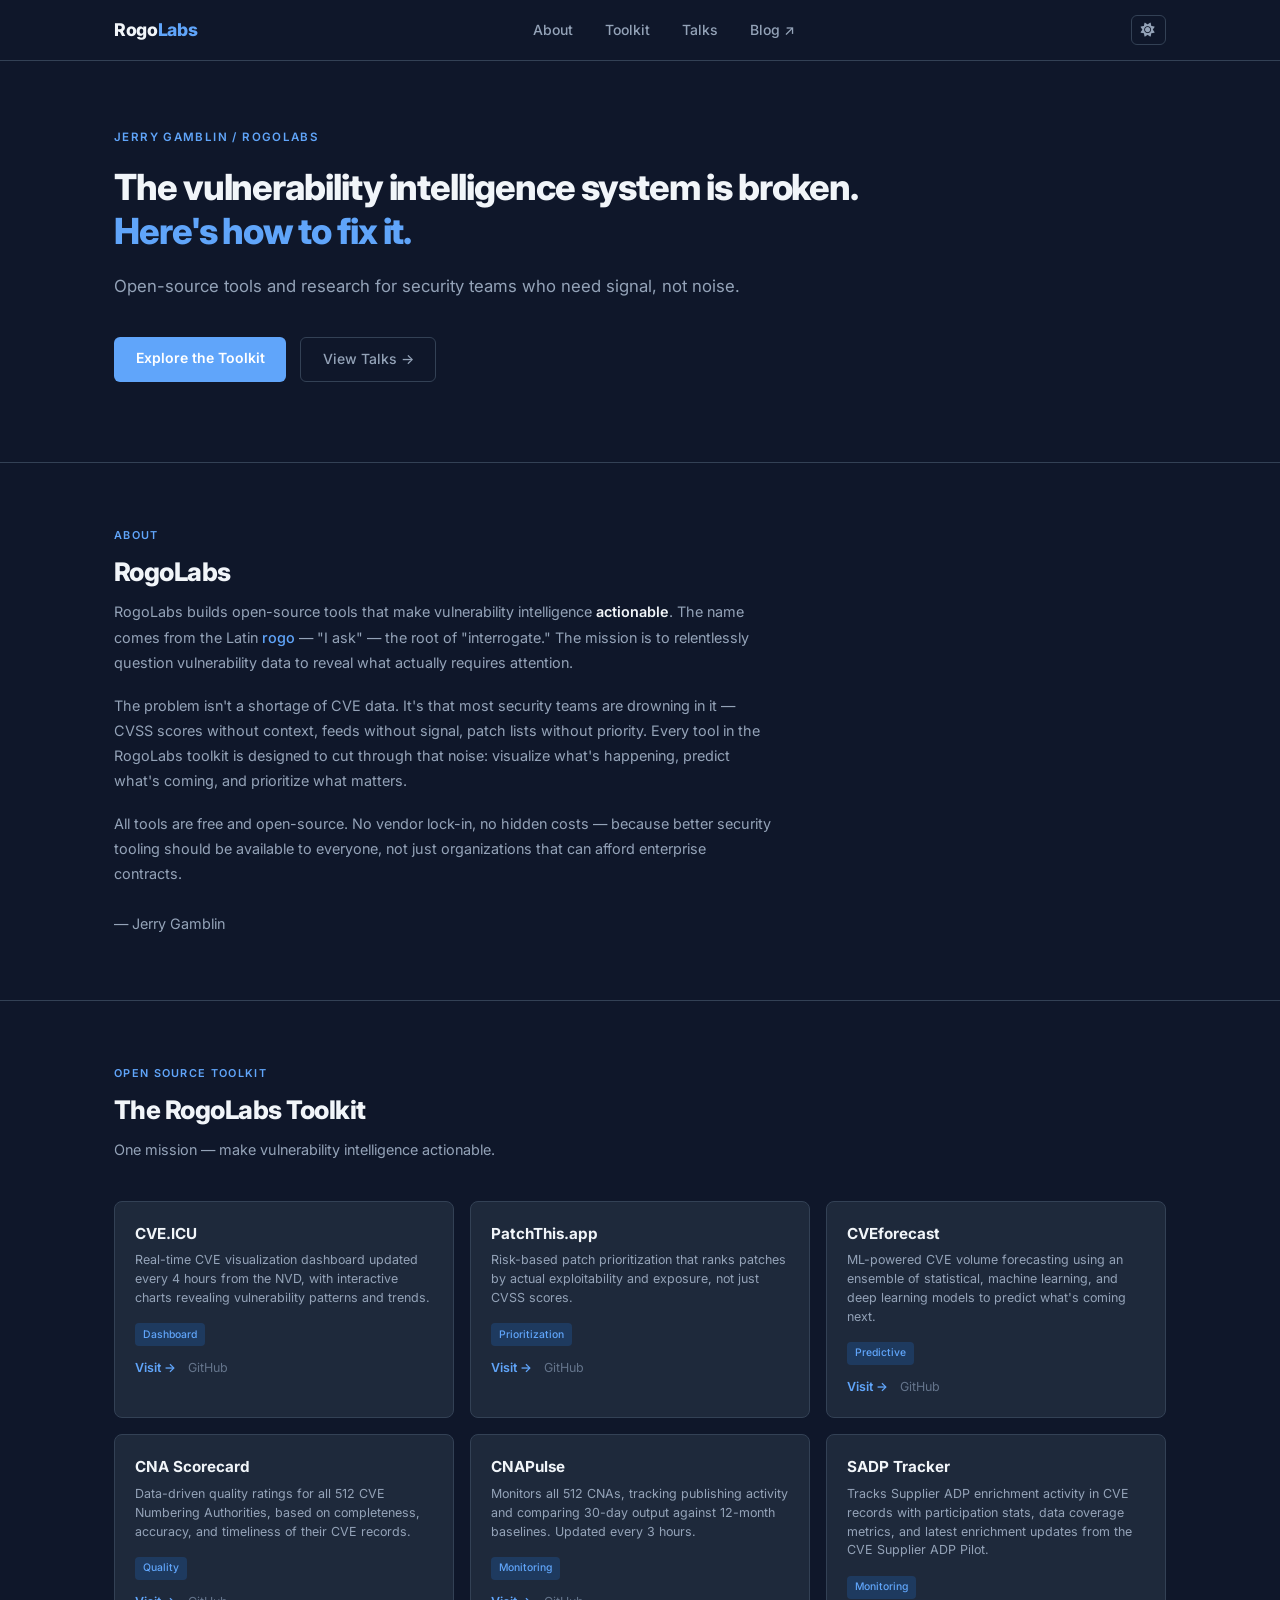
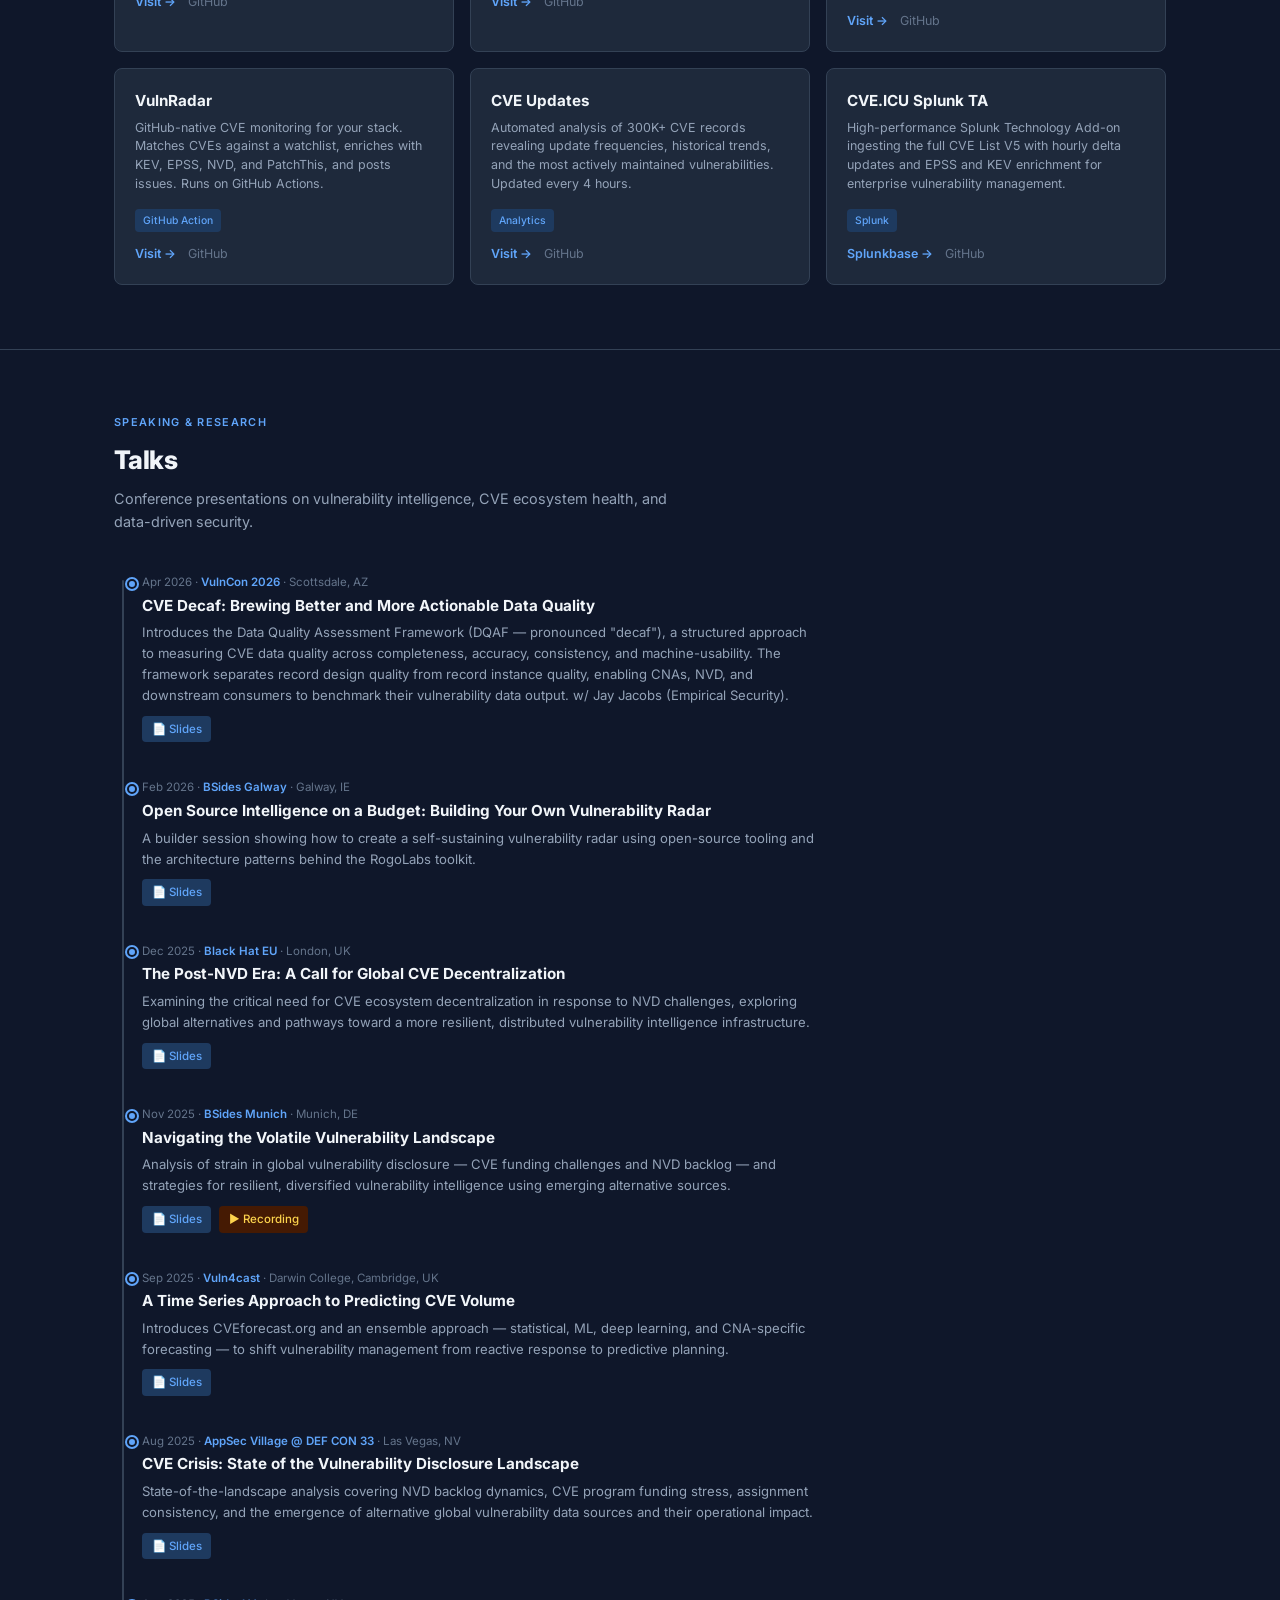
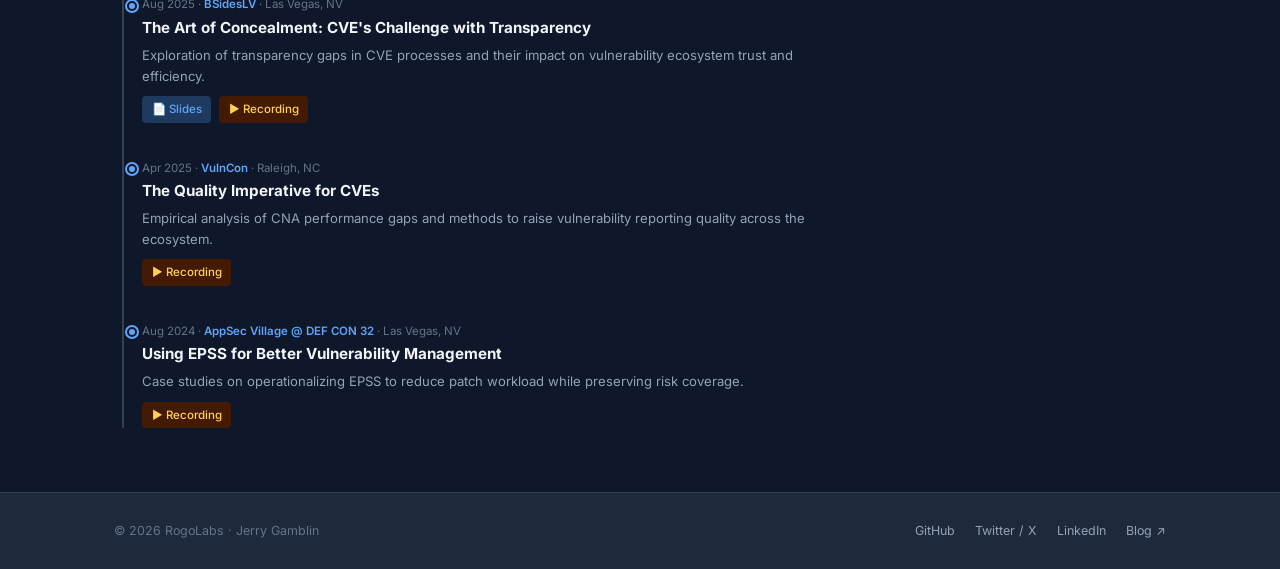
==== commit a16dbffc: "Add SADP Tracker to toolkit and structured data" ====
--- a/Web/index.html
+++ b/Web/index.html
@@ -543,6 +543,20 @@
                         "author": { "@type": "Person", "name": "Jerry Gamblin", "@id": "https://rogolabs.net/#jerry" },
                         "codeRepository": "https://github.com/RogoLabs/CVE.icu-Splunk"
                     }
+                },
+                {
+                    "@type": "ListItem",
+                    "position": 9,
+                    "item": {
+                        "@type": "SoftwareApplication",
+                        "name": "SADP Tracker",
+                        "url": "https://rogolabs.github.io/SADP-Tracker/index.html",
+                        "applicationCategory": "SecurityApplication",
+                        "operatingSystem": "Web",
+                        "description": "Static dashboard for tracking Supplier ADP enrichment activity in CVE records, including supplier participation, coverage metrics, and latest enrichment updates from the CVE Supplier ADP Pilot.",
+                        "author": { "@type": "Person", "name": "Jerry Gamblin", "@id": "https://rogolabs.net/#jerry" },
+                        "codeRepository": "https://github.com/RogoLabs/SADP-Tracker"
+                    }
                 }
             ]
         }
@@ -669,6 +683,16 @@
                     </div>
 
                     <div class="tool-card">
+                        <div class="tool-name">SADP Tracker</div>
+                        <div class="tool-desc">Tracks Supplier ADP enrichment activity in CVE records with participation stats, data coverage metrics, and latest enrichment updates from the CVE Supplier ADP Pilot.</div>
+                        <span class="tool-tag">Monitoring</span>
+                        <div class="tool-links">
+                            <a href="https://rogolabs.github.io/SADP-Tracker/index.html" target="_blank" rel="noopener noreferrer" class="tool-link">Visit →</a>
+                            <a href="https://github.com/RogoLabs/SADP-Tracker" target="_blank" rel="noopener noreferrer" class="tool-link-gh">GitHub</a>
+                        </div>
+                    </div>
+
+                    <div class="tool-card">
                         <div class="tool-name">VulnRadar</div>
                         <div class="tool-desc">GitHub-native CVE monitoring for your stack. Matches CVEs against a watchlist, enriches with KEV, EPSS, NVD, and PatchThis, and posts issues. Runs on GitHub Actions.</div>
                         <span class="tool-tag">GitHub Action</span>
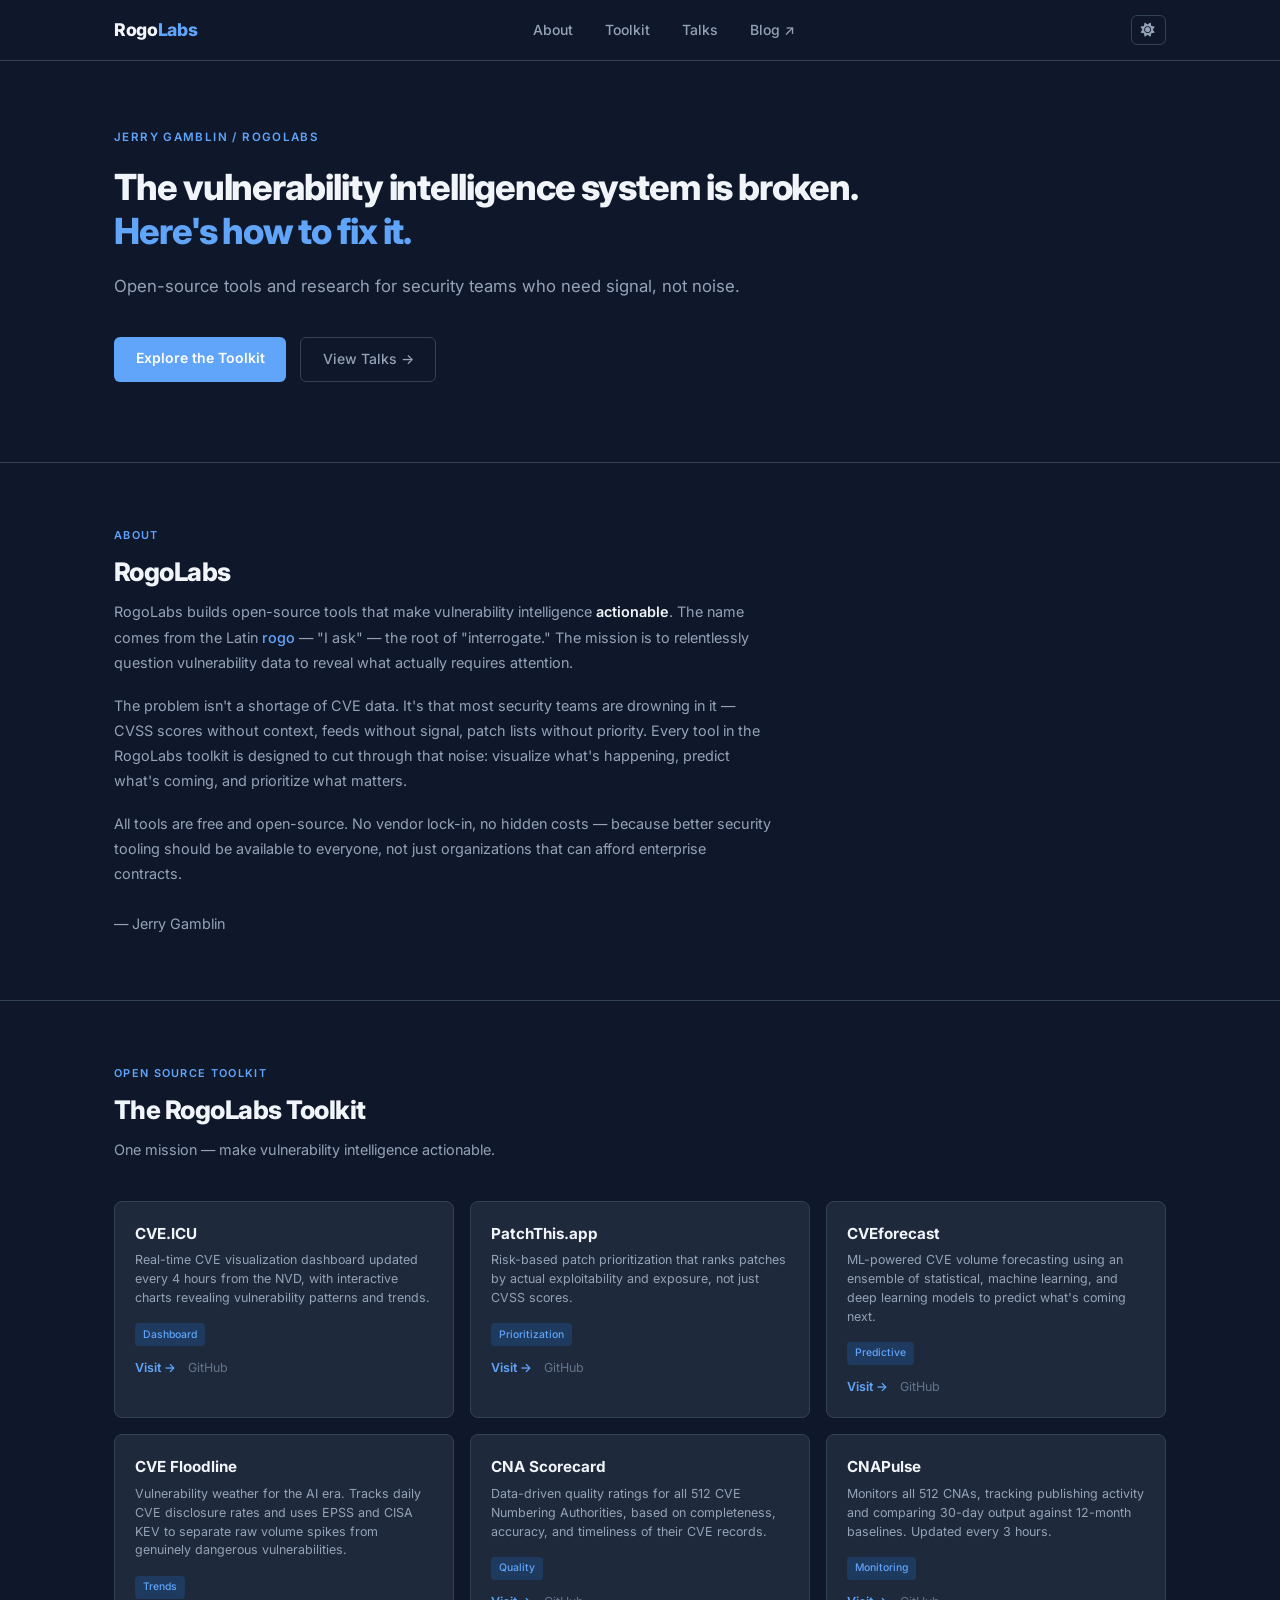
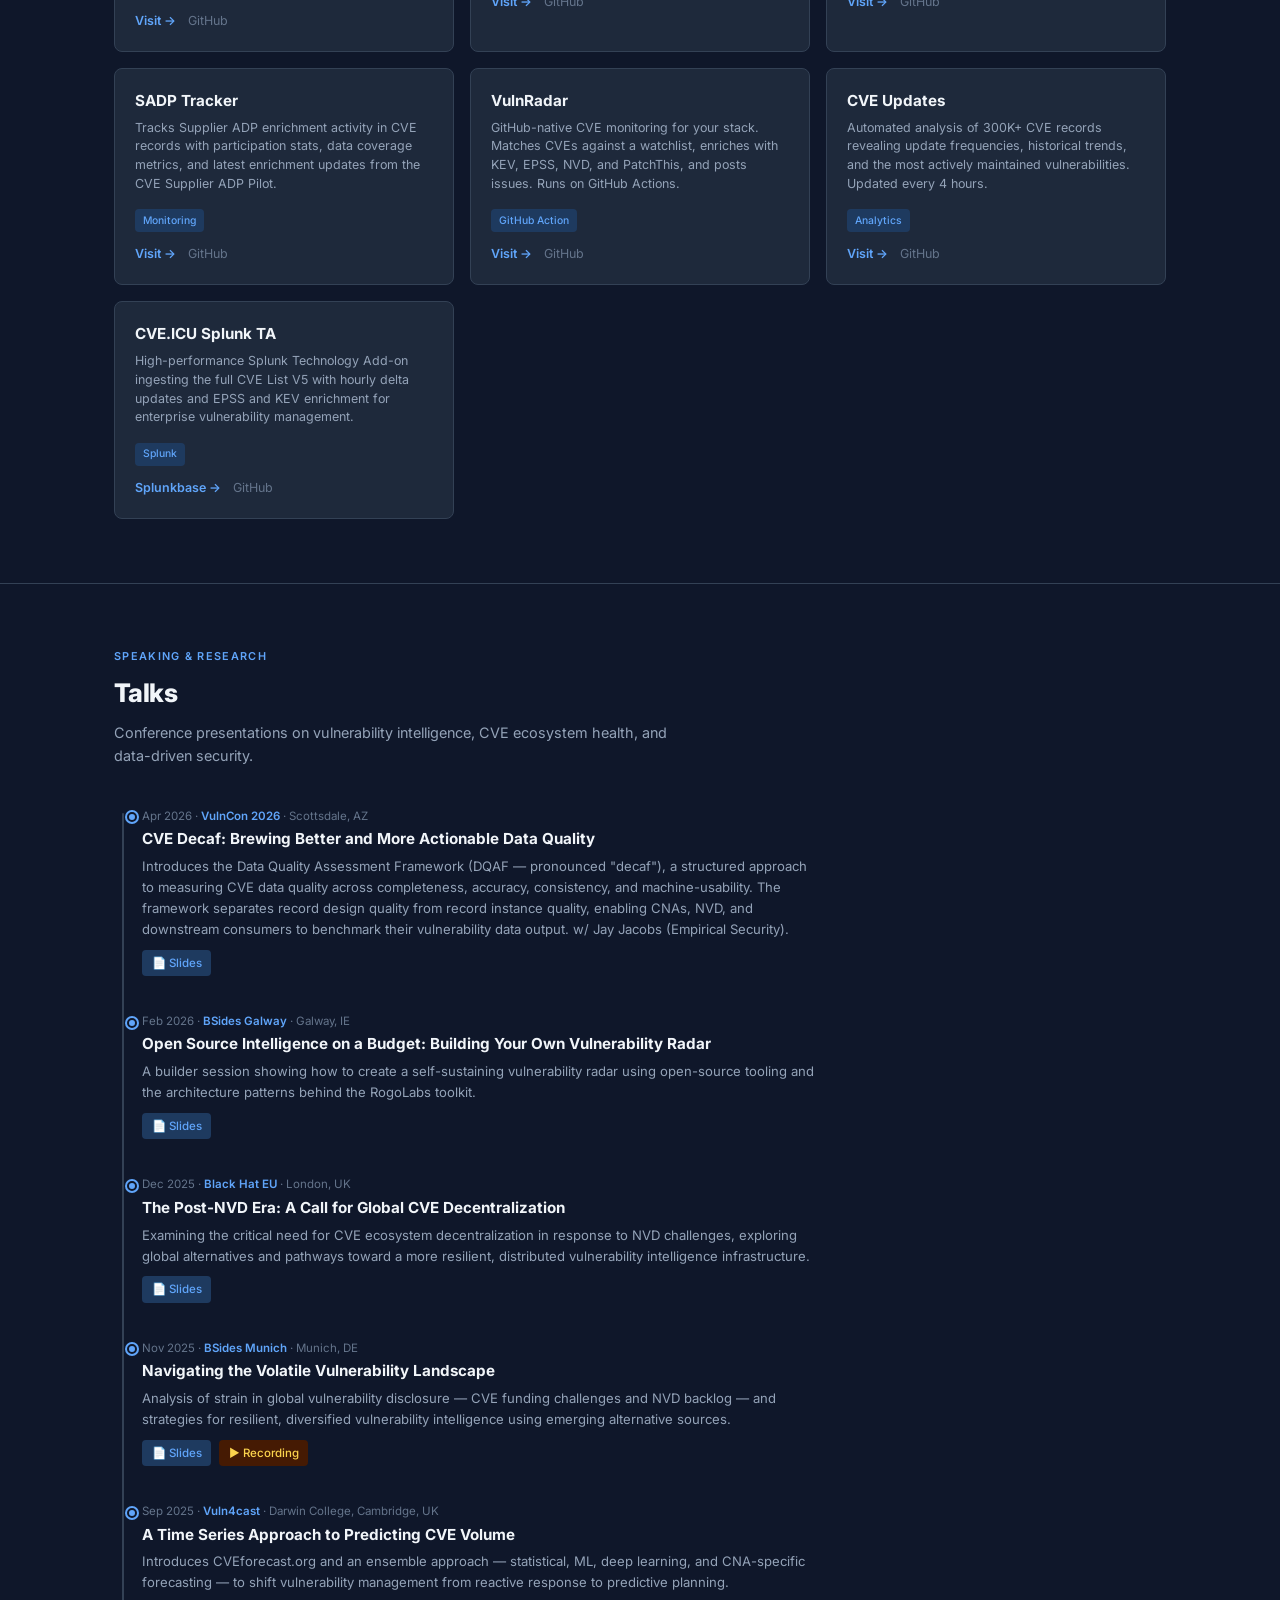
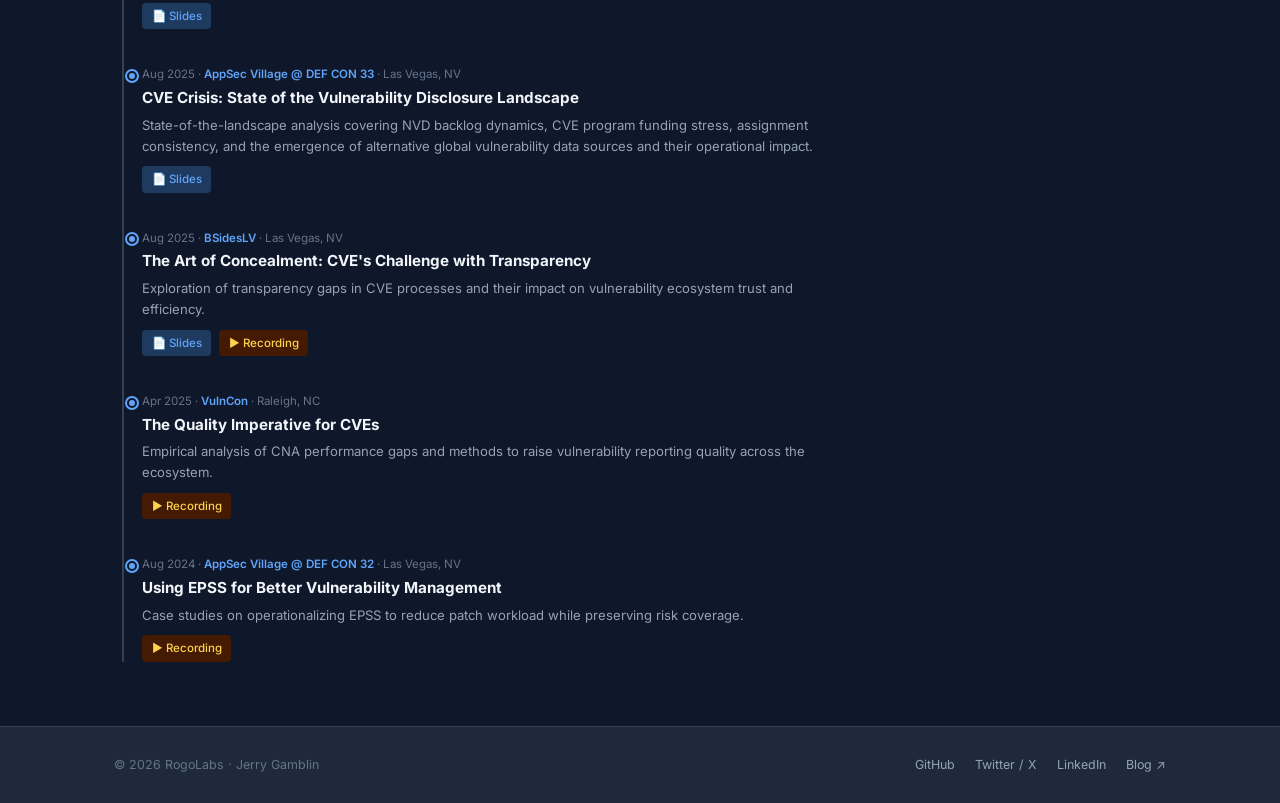
==== commit ea554eb1: "Add CVE Floodline to toolkit and structured data Co-Authored-By: Claude Opus 4.8 <noreply@anthropic." ====
--- a/Web/index.html
+++ b/Web/index.html
@@ -557,6 +557,20 @@
                         "author": { "@type": "Person", "name": "Jerry Gamblin", "@id": "https://rogolabs.net/#jerry" },
                         "codeRepository": "https://github.com/RogoLabs/SADP-Tracker"
                     }
+                },
+                {
+                    "@type": "ListItem",
+                    "position": 10,
+                    "item": {
+                        "@type": "SoftwareApplication",
+                        "name": "CVE Floodline",
+                        "url": "https://cvefloodline.org",
+                        "applicationCategory": "SecurityApplication",
+                        "operatingSystem": "Web",
+                        "description": "Vulnerability weather for the AI era. Tracks daily CVE disclosure rates and projected annual volume, then uses EPSS scoring and CISA KEV confirmation to measure what share of the surge is genuinely dangerous versus inflated disclosure numbers.",
+                        "author": { "@type": "Person", "name": "Jerry Gamblin", "@id": "https://rogolabs.net/#jerry" },
+                        "codeRepository": "https://github.com/RogoLabs/cvefloodline.org"
+                    }
                 }
             ]
         }
@@ -663,6 +677,16 @@
                     </div>
 
                     <div class="tool-card">
+                        <div class="tool-name">CVE Floodline</div>
+                        <div class="tool-desc">Vulnerability weather for the AI era. Tracks daily CVE disclosure rates and uses EPSS and CISA KEV to separate raw volume spikes from genuinely dangerous vulnerabilities.</div>
+                        <span class="tool-tag">Trends</span>
+                        <div class="tool-links">
+                            <a href="https://cvefloodline.org" target="_blank" rel="noopener noreferrer" class="tool-link">Visit →</a>
+                            <a href="https://github.com/RogoLabs/cvefloodline.org" target="_blank" rel="noopener noreferrer" class="tool-link-gh">GitHub</a>
+                        </div>
+                    </div>
+
+                    <div class="tool-card">
                         <div class="tool-name">CNA Scorecard</div>
                         <div class="tool-desc">Data-driven quality ratings for all 512 CVE Numbering Authorities, based on completeness, accuracy, and timeliness of their CVE records.</div>
                         <span class="tool-tag">Quality</span>
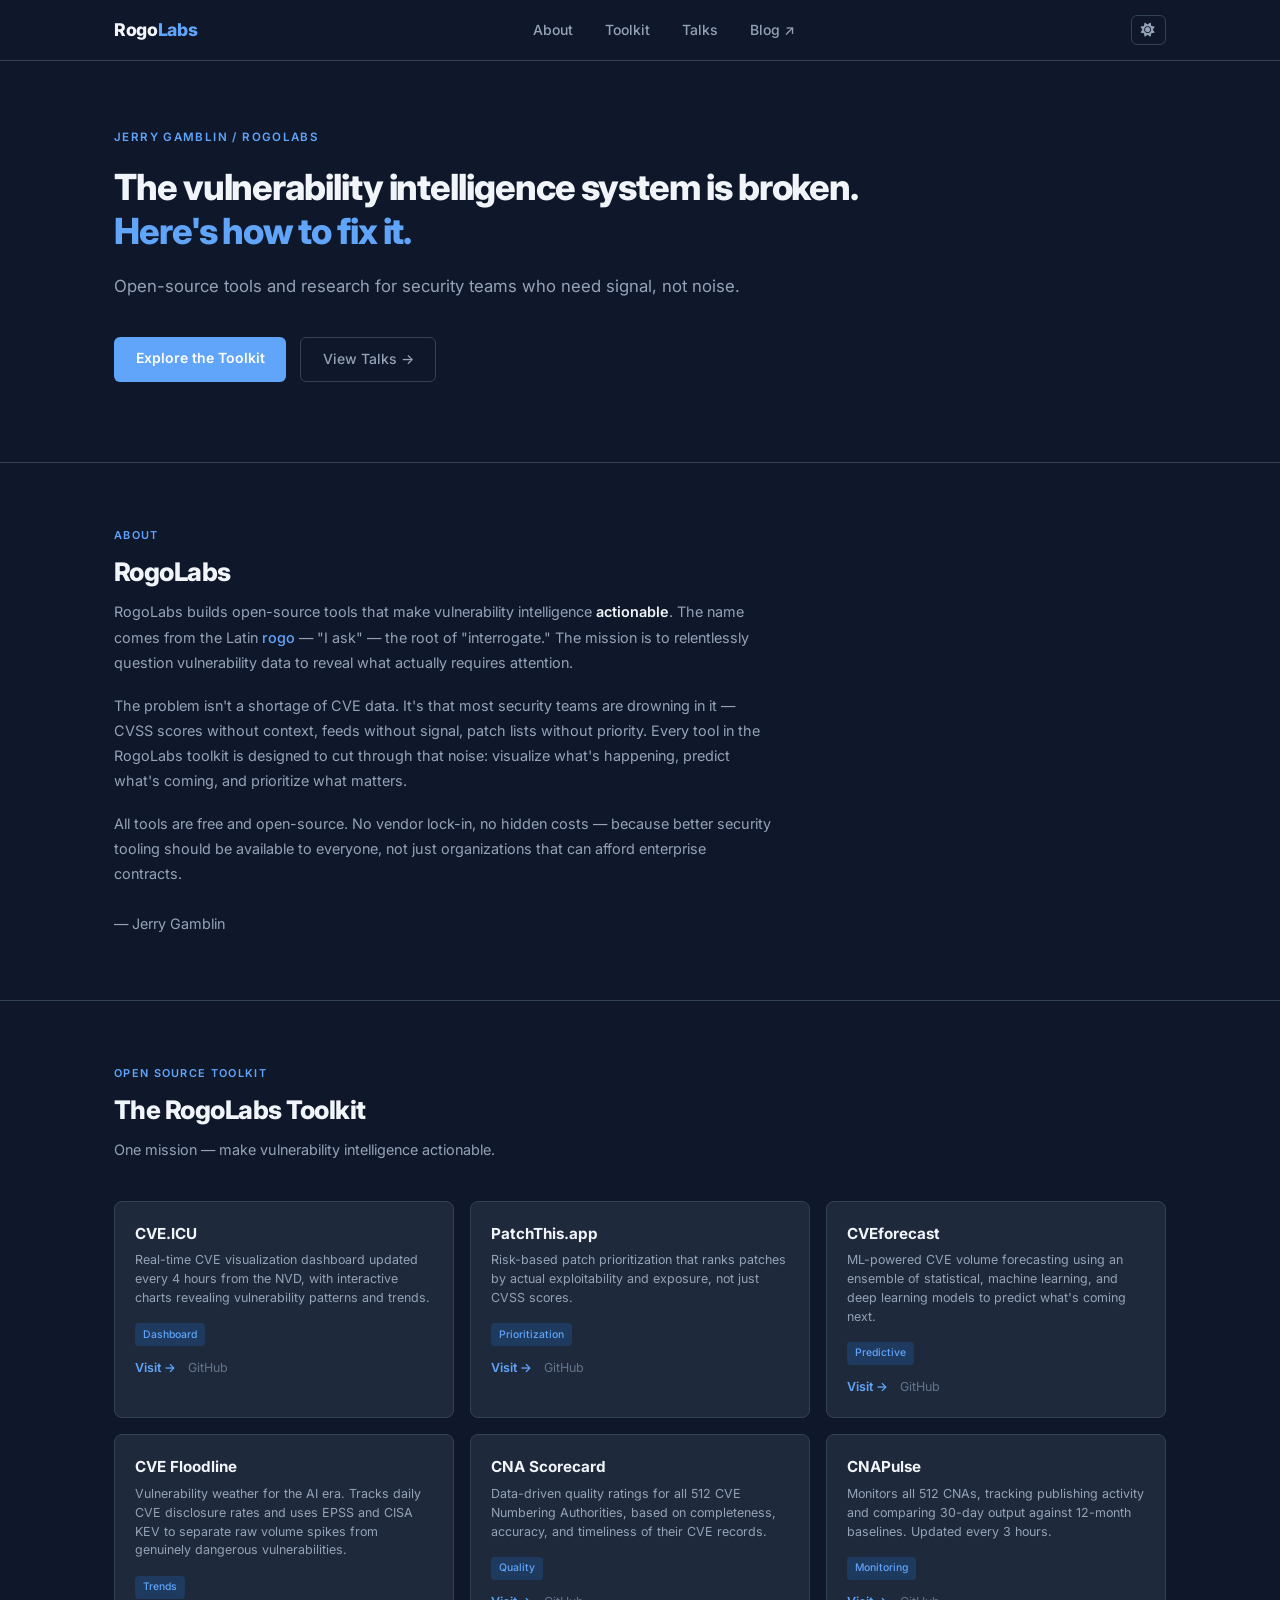
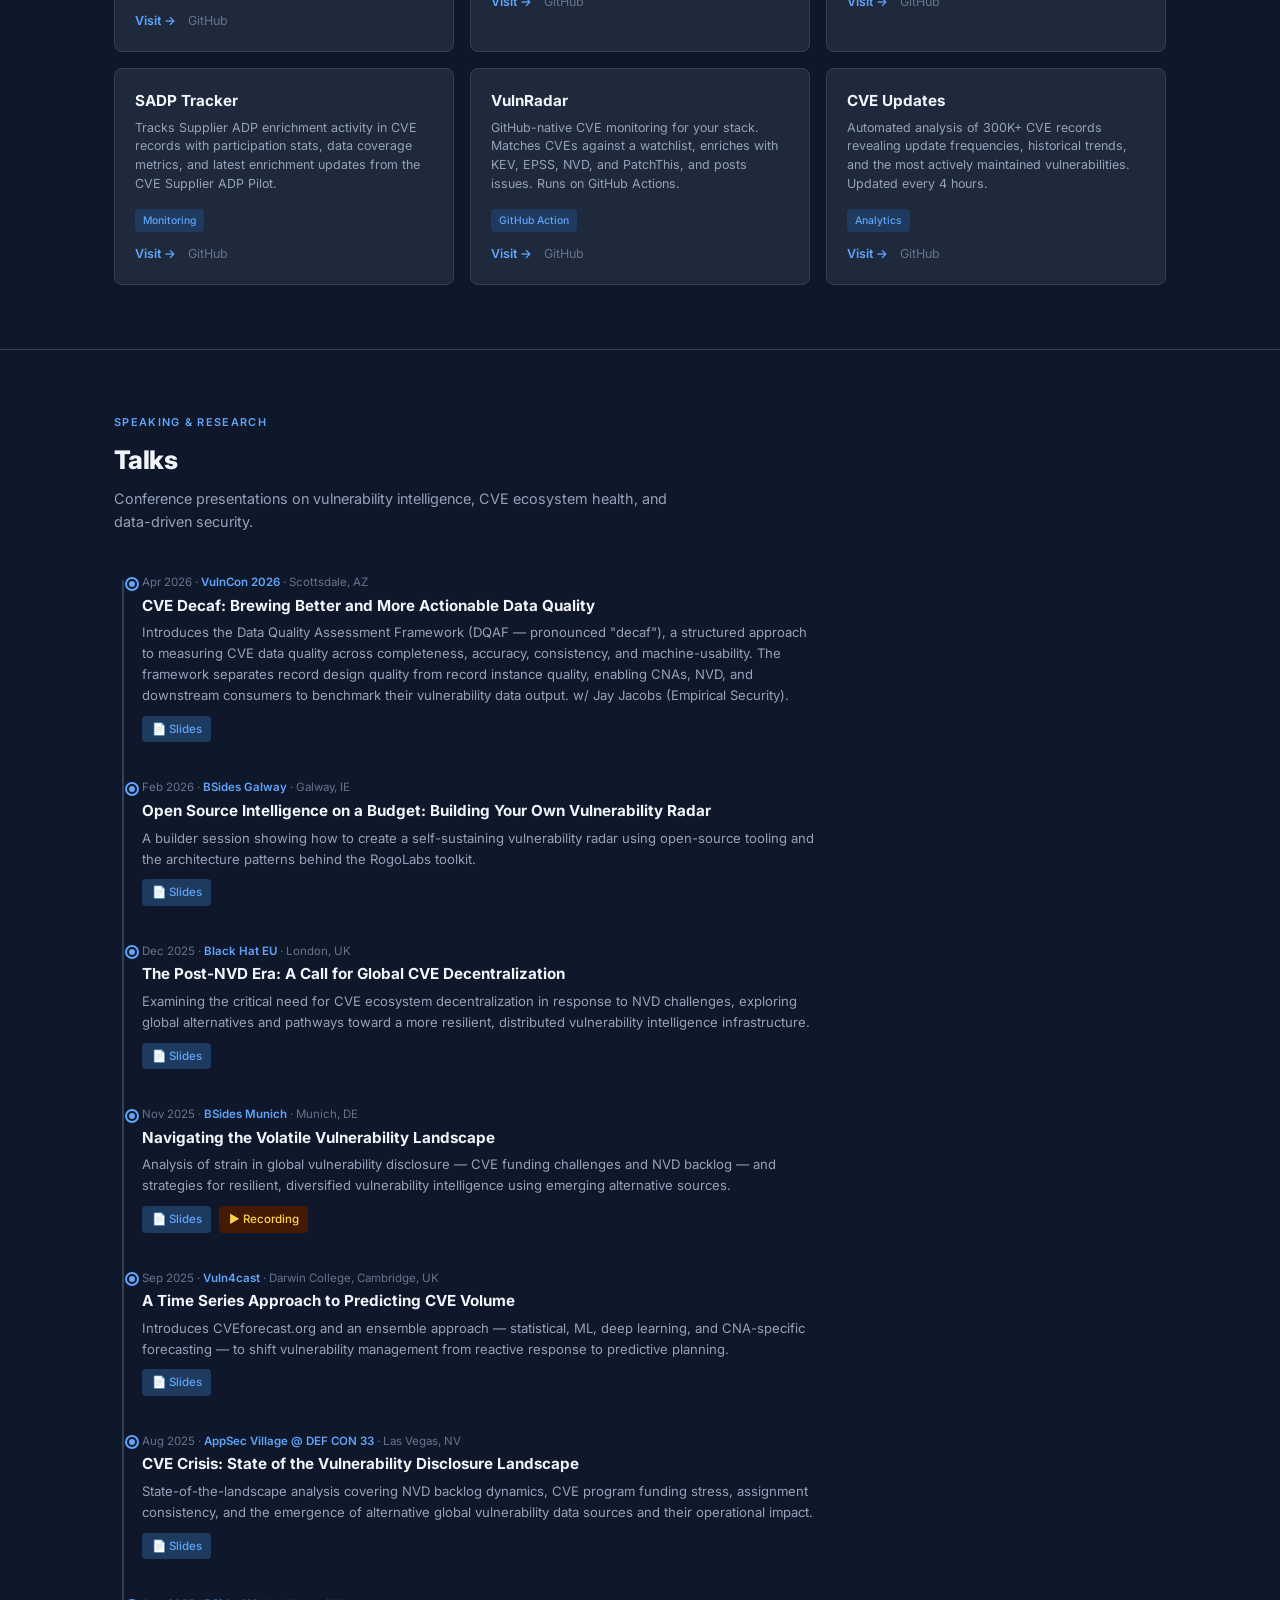
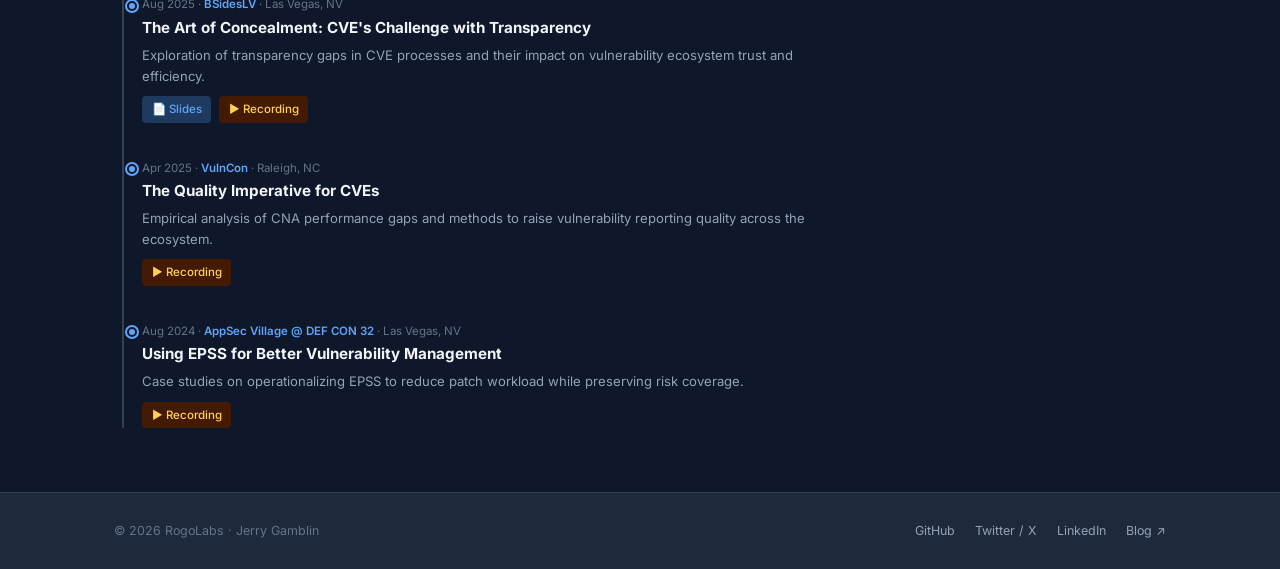
==== commit b71ea45b: "Remove CVE.ICU Splunk TA from toolkit and structured data Co-Authored-By: Claude Opus 4.8 <noreply@a" ====
--- a/Web/index.html
+++ b/Web/index.html
@@ -535,20 +535,6 @@
                     "position": 8,
                     "item": {
                         "@type": "SoftwareApplication",
-                        "name": "CVE.ICU Splunk TA",
-                        "url": "https://splunkbase.splunk.com/app/8395",
-                        "applicationCategory": "SecurityApplication",
-                        "operatingSystem": "Splunk",
-                        "description": "High-performance Splunk Technology Add-on that ingests the complete CVE List V5 database in minutes. Features bulk downloads, hourly delta updates, and advanced risk scoring with CISA KEV and EPSS intelligence for enterprise vulnerability management.",
-                        "author": { "@type": "Person", "name": "Jerry Gamblin", "@id": "https://rogolabs.net/#jerry" },
-                        "codeRepository": "https://github.com/RogoLabs/CVE.icu-Splunk"
-                    }
-                },
-                {
-                    "@type": "ListItem",
-                    "position": 9,
-                    "item": {
-                        "@type": "SoftwareApplication",
                         "name": "SADP Tracker",
                         "url": "https://rogolabs.github.io/SADP-Tracker/index.html",
                         "applicationCategory": "SecurityApplication",
@@ -560,7 +546,7 @@
                 },
                 {
                     "@type": "ListItem",
-                    "position": 10,
+                    "position": 9,
                     "item": {
                         "@type": "SoftwareApplication",
                         "name": "CVE Floodline",
@@ -736,16 +722,6 @@
                         </div>
                     </div>
 
-                    <div class="tool-card">
-                        <div class="tool-name">CVE.ICU Splunk TA</div>
-                        <div class="tool-desc">High-performance Splunk Technology Add-on ingesting the full CVE List V5 with hourly delta updates and EPSS and KEV enrichment for enterprise vulnerability management.</div>
-                        <span class="tool-tag">Splunk</span>
-                        <div class="tool-links">
-                            <a href="https://splunkbase.splunk.com/app/8395" target="_blank" rel="noopener noreferrer" class="tool-link">Splunkbase →</a>
-                            <a href="https://github.com/RogoLabs/CVE.icu-Splunk" target="_blank" rel="noopener noreferrer" class="tool-link-gh">GitHub</a>
-                        </div>
-                    </div>
-
                 </div>
             </div>
         </section>
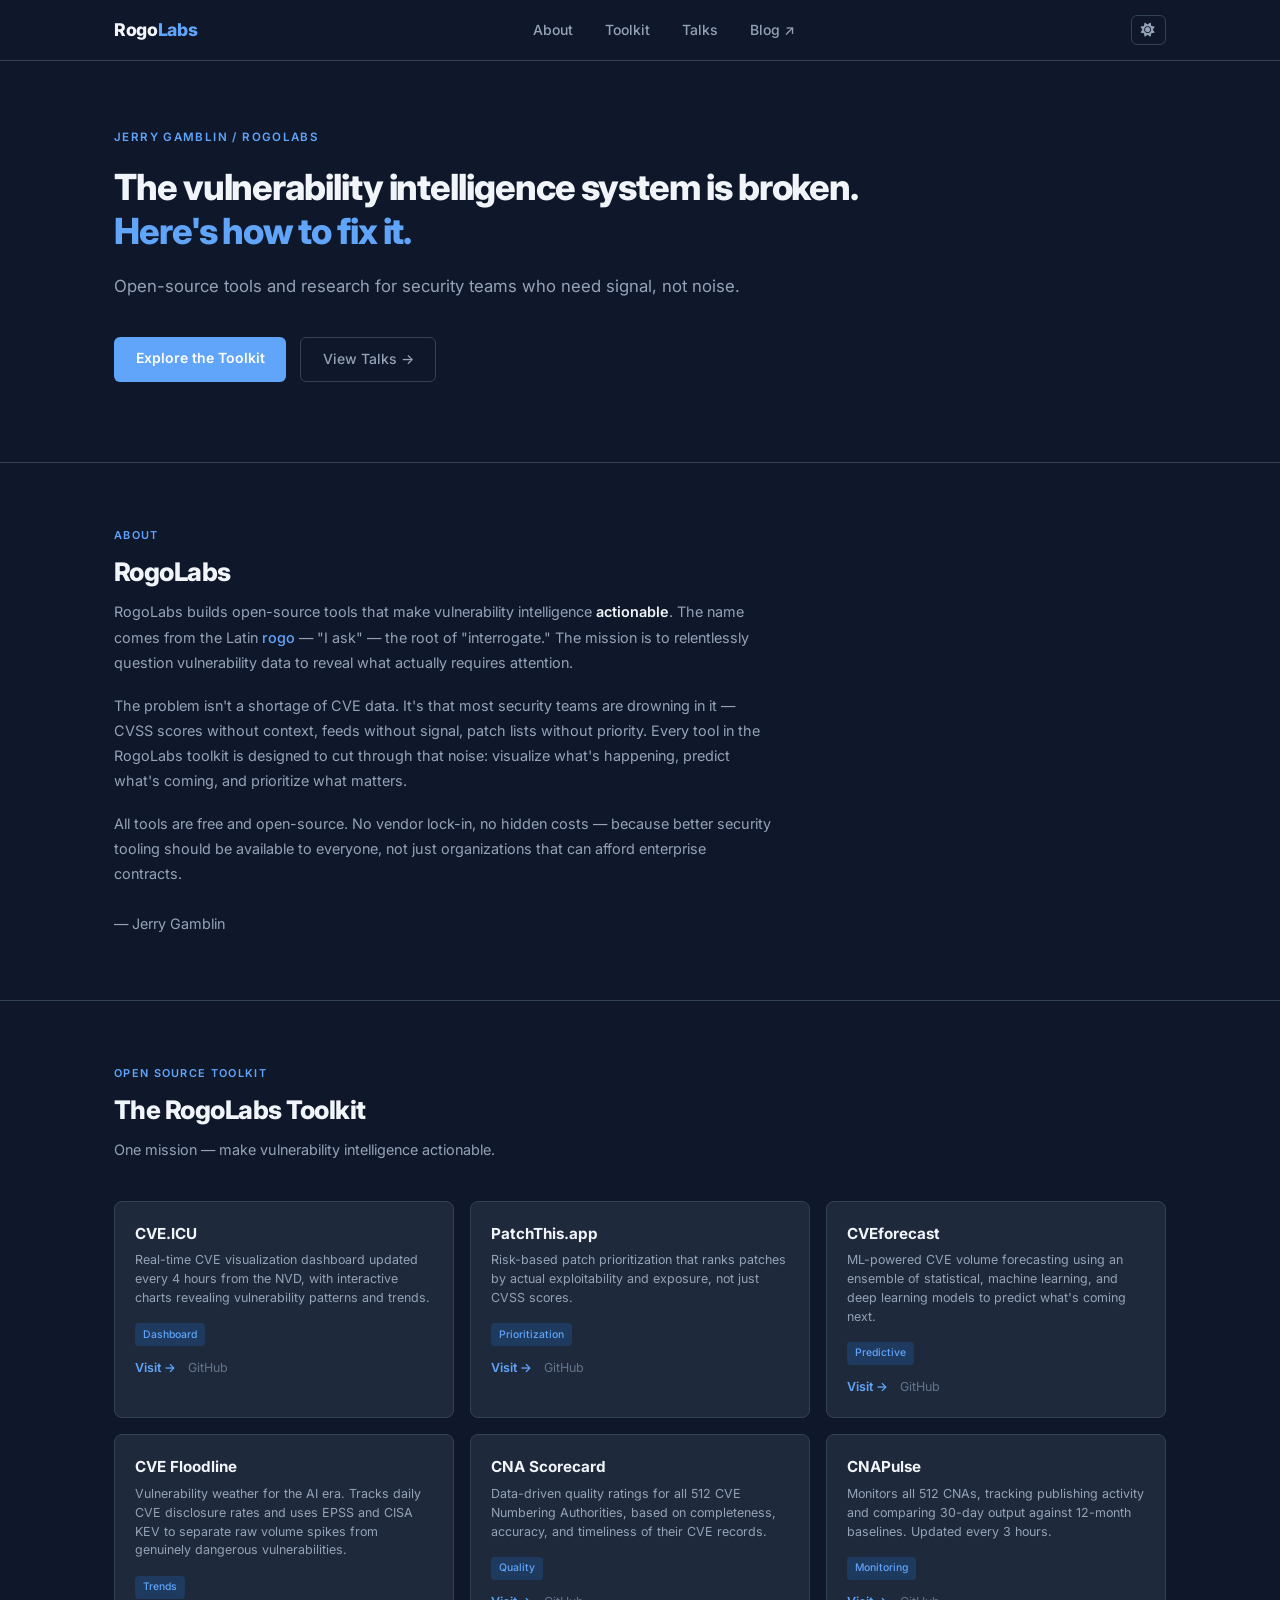
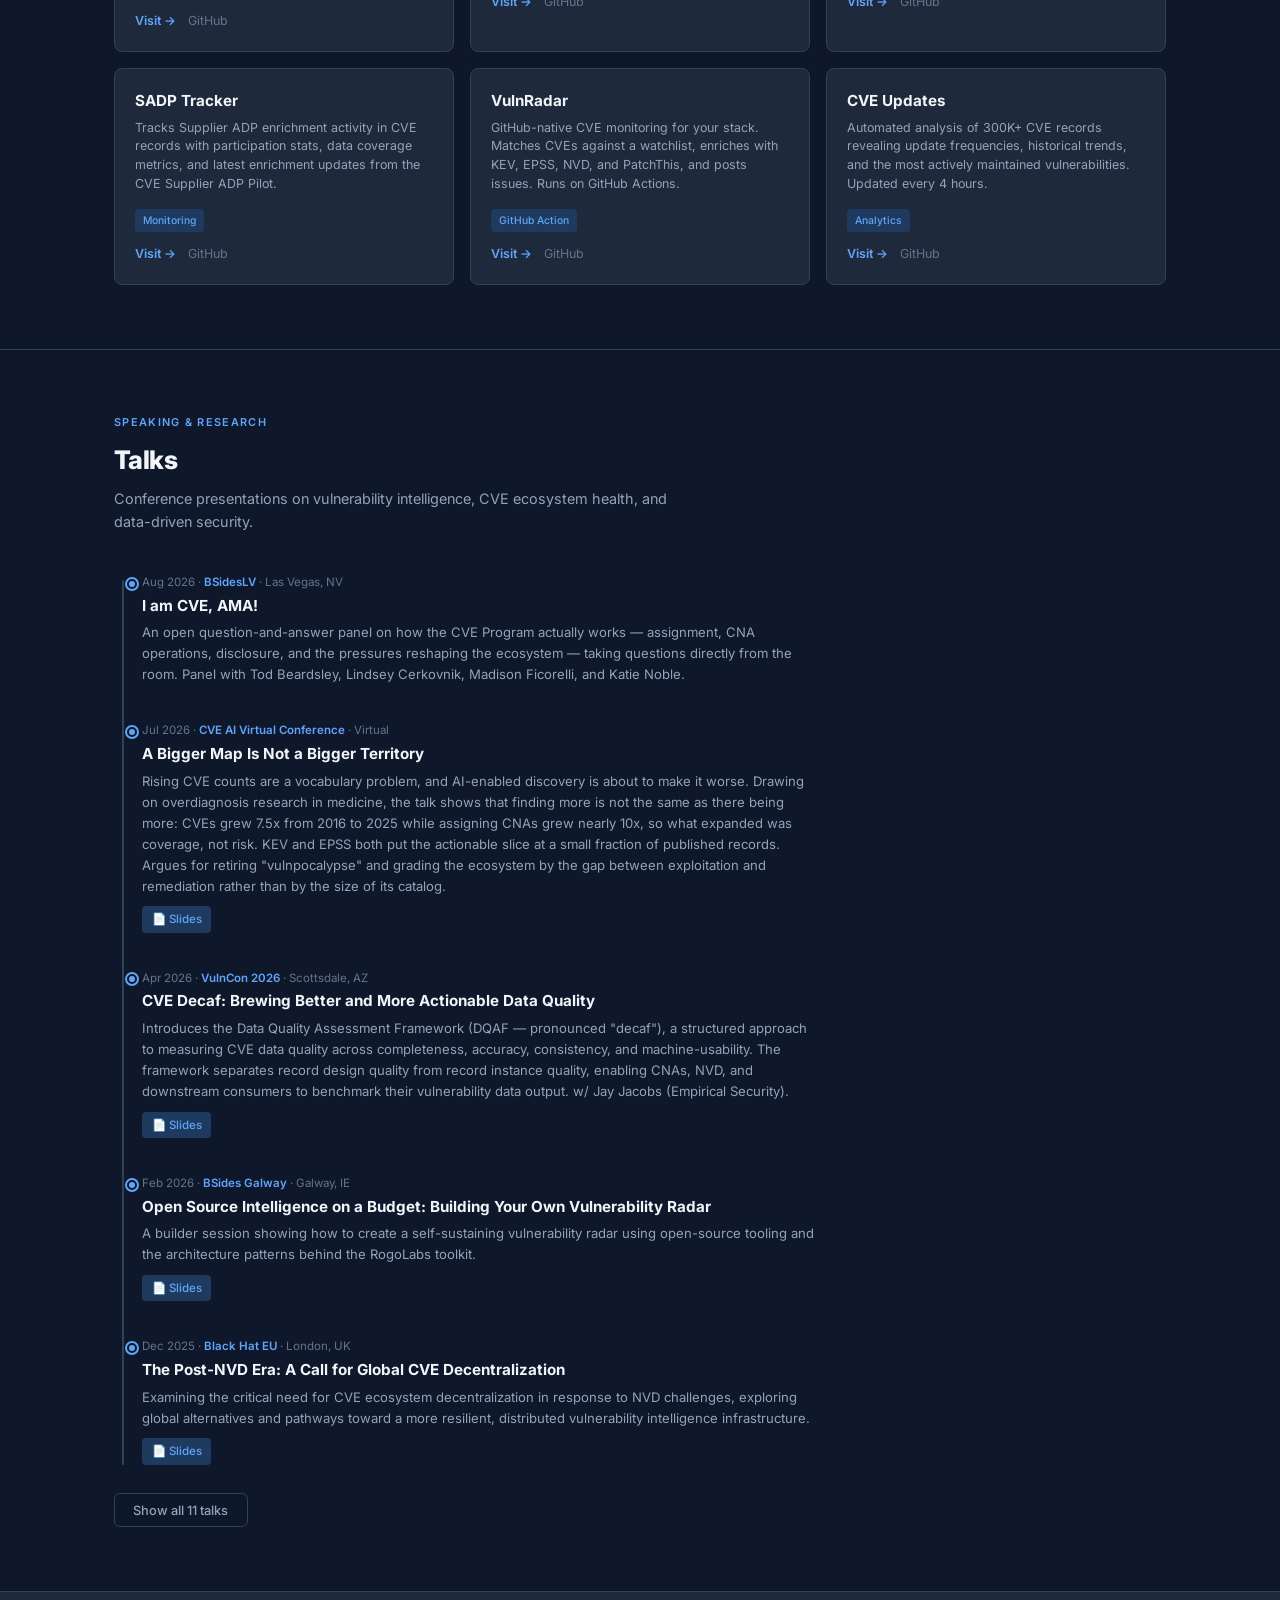
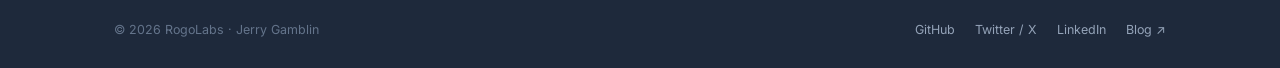
==== commit 99daabfa: "Add AI Summit and BSidesLV talks, collapse long talks list Add two talks to the Talks section: - "A " ====
--- a/Web/index.html
+++ b/Web/index.html
@@ -97,10 +97,75 @@
             "@graph": [
                 {
                     "@type": "Event",
+                    "@id": "https://rogolabs.net/#event-bsideslv-2026",
+                    "name": "I am CVE, AMA!",
+                    "startDate": "2026-08-05T12:00-07:00",
+                    "endDate": "2026-08-05T12:45-07:00",
+                    "eventStatus": "https://schema.org/EventScheduled",
+                    "eventAttendanceMode": "https://schema.org/OfflineEventAttendanceMode",
+                    "location": {
+                        "@type": "Place",
+                        "name": "BSidesLV 2026, Tuscany Suites",
+                        "address": {
+                            "@type": "PostalAddress",
+                            "addressLocality": "Las Vegas",
+                            "addressRegion": "NV",
+                            "addressCountry": "US"
+                        }
+                    },
+                    "performer": [
+                        { "@id": "https://rogolabs.net/#jerry" },
+                        { "@type": "Person", "name": "Tod Beardsley" },
+                        { "@type": "Person", "name": "Lindsey Cerkovnik" },
+                        { "@type": "Person", "name": "Madison Ficorelli" },
+                        { "@type": "Person", "name": "Katie Noble" }
+                    ],
+                    "description": "An open question-and-answer panel on how the CVE Program works in practice, covering assignment, CNA operations, disclosure, and the pressures reshaping the vulnerability ecosystem.",
+                    "about": [
+                        "CVE Program",
+                        "Vulnerability Disclosure",
+                        "CNA Operations",
+                        "Cybersecurity",
+                        "Vulnerability Management"
+                    ],
+                    "url": "https://bsideslv.org/talks"
+                },
+                {
+                    "@type": "Event",
+                    "@id": "https://rogolabs.net/#event-cve-ai-conference-2026",
+                    "name": "A Bigger Map Is Not a Bigger Territory",
+                    "startDate": "2026-07-30",
+                    "eventStatus": "https://schema.org/EventScheduled",
+                    "eventAttendanceMode": "https://schema.org/OnlineEventAttendanceMode",
+                    "location": {
+                        "@type": "VirtualLocation",
+                        "name": "CVE in an Era of AI-Enabled Vulnerability Discovery",
+                        "url": "https://www.cve.org/Media/News/item/blog/2026/07/28/July-30-CVE-AI-Virtual-Conference"
+                    },
+                    "performer": { "@id": "https://rogolabs.net/#jerry" },
+                    "workFeatured": {
+                        "@type": "CreativeWork",
+                        "name": "A Bigger Map Is Not a Bigger Territory Slides",
+                        "fileFormat": "application/pdf",
+                        "contentUrl": "https://rogolabs.net/Talks/A-Bigger-Map-8min.pdf",
+                        "url": "https://rogolabs.net/Talks/A-Bigger-Map-8min.pdf"
+                    },
+                    "description": "Rising CVE counts are a vocabulary problem that AI-enabled discovery will amplify. Using overdiagnosis research from medicine, the talk argues that CVE growth reflects expanding reporting coverage rather than more risk, and that the ecosystem should be measured by the gap between exploitation and remediation instead of catalog size.",
+                    "about": [
+                        "Vulnerability Management",
+                        "Cybersecurity",
+                        "AI-Enabled Vulnerability Discovery",
+                        "CVE Program",
+                        "Vulnerability Prioritization"
+                    ],
+                    "url": "https://www.cve.org/Media/News/item/blog/2026/07/28/July-30-CVE-AI-Virtual-Conference"
+                },
+                {
+                    "@type": "Event",
                     "@id": "https://rogolabs.net/#event-vulncon-2026",
                     "name": "CVE Decaf: Brewing Better and More Actionable Data Quality",
                     "startDate": "2026-04",
-                    "eventStatus": "https://schema.org/EventScheduled",
+                    "eventStatus": "https://schema.org/EventCompleted",
                     "eventAttendanceMode": "https://schema.org/OfflineEventAttendanceMode",
                     "location": {
                         "@type": "Place",
@@ -733,7 +798,22 @@
                 <h2 class="section-title" id="talks-heading">Talks</h2>
                 <p class="section-sub">Conference presentations on vulnerability intelligence, CVE ecosystem health, and data-driven security.</p>
 
-                <div class="timeline">
+                <div class="timeline" id="talks-timeline">
+
+                    <div class="talk-item">
+                        <div class="talk-meta">Aug 2026 · <a href="https://bsideslv.org/talks" target="_blank" rel="noopener noreferrer" class="talk-venue">BSidesLV</a> · Las Vegas, NV</div>
+                        <div class="talk-title">I am CVE, AMA!</div>
+                        <p class="talk-abstract">An open question-and-answer panel on how the CVE Program actually works — assignment, CNA operations, disclosure, and the pressures reshaping the ecosystem — taking questions directly from the room. Panel with Tod Beardsley, Lindsey Cerkovnik, Madison Ficorelli, and Katie Noble.</p>
+                    </div>
+
+                    <div class="talk-item">
+                        <div class="talk-meta">Jul 2026 · <a href="https://www.cve.org/Media/News/item/blog/2026/07/28/July-30-CVE-AI-Virtual-Conference" target="_blank" rel="noopener noreferrer" class="talk-venue">CVE AI Virtual Conference</a> · Virtual</div>
+                        <div class="talk-title">A Bigger Map Is Not a Bigger Territory</div>
+                        <p class="talk-abstract">Rising CVE counts are a vocabulary problem, and AI-enabled discovery is about to make it worse. Drawing on overdiagnosis research in medicine, the talk shows that finding more is not the same as there being more: CVEs grew 7.5x from 2016 to 2025 while assigning CNAs grew nearly 10x, so what expanded was coverage, not risk. KEV and EPSS both put the actionable slice at a small fraction of published records. Argues for retiring "vulnpocalypse" and grading the ecosystem by the gap between exploitation and remediation rather than by the size of its catalog.</p>
+                        <div class="talk-links">
+                            <a href="Talks/A-Bigger-Map-8min.pdf" target="_blank" rel="noopener noreferrer" class="talk-link">📄 Slides</a>
+                        </div>
+                    </div>
 
                     <div class="talk-item">
                         <div class="talk-meta">Apr 2026 · <a href="https://www.first.org/conference/vulncon26/" target="_blank" rel="noopener noreferrer" class="talk-venue">VulnCon 2026</a> · Scottsdale, AZ</div>
@@ -819,6 +899,8 @@
                     </div>
 
                 </div>
+
+                <button type="button" class="talks-toggle" id="talks-toggle" aria-expanded="true" aria-controls="talks-timeline" hidden>Show all talks</button>
             </div>
         </section>
 
--- a/Web/styles.css
+++ b/Web/styles.css
@@ -427,6 +427,35 @@
     margin-bottom: 0;
 }
 
+/* Collapsed state: show only the most recent talks (see TalksToggle in script.js) */
+.timeline.is-collapsed .talk-item:nth-child(n+6) {
+    display: none;
+}
+
+.timeline.is-collapsed .talk-item:nth-child(5) {
+    margin-bottom: 0;
+}
+
+.talks-toggle {
+    display: inline-block;
+    margin-top: 1.75rem;
+    background: none;
+    border: 1px solid var(--border-color);
+    color: var(--text-secondary);
+    padding: 0.55rem 1.15rem;
+    border-radius: 6px;
+    font-family: inherit;
+    font-size: 0.8rem;
+    font-weight: 500;
+    cursor: pointer;
+    transition: border-color 0.15s, color 0.15s;
+}
+
+.talks-toggle:hover {
+    border-color: var(--text-secondary);
+    color: var(--text-primary);
+}
+
 .talk-item::before {
     content: '';
     position: absolute;
--- a/Web/styles.css
+++ b/Web/styles.css
@@ -427,6 +427,35 @@
     margin-bottom: 0;
 }
 
+/* Collapsed state: show only the most recent talks (see TalksToggle in script.js) */
+.timeline.is-collapsed .talk-item:nth-child(n+6) {
+    display: none;
+}
+
+.timeline.is-collapsed .talk-item:nth-child(5) {
+    margin-bottom: 0;
+}
+
+.talks-toggle {
+    display: inline-block;
+    margin-top: 1.75rem;
+    background: none;
+    border: 1px solid var(--border-color);
+    color: var(--text-secondary);
+    padding: 0.55rem 1.15rem;
+    border-radius: 6px;
+    font-family: inherit;
+    font-size: 0.8rem;
+    font-weight: 500;
+    cursor: pointer;
+    transition: border-color 0.15s, color 0.15s;
+}
+
+.talks-toggle:hover {
+    border-color: var(--text-secondary);
+    color: var(--text-primary);
+}
+
 .talk-item::before {
     content: '';
     position: absolute;
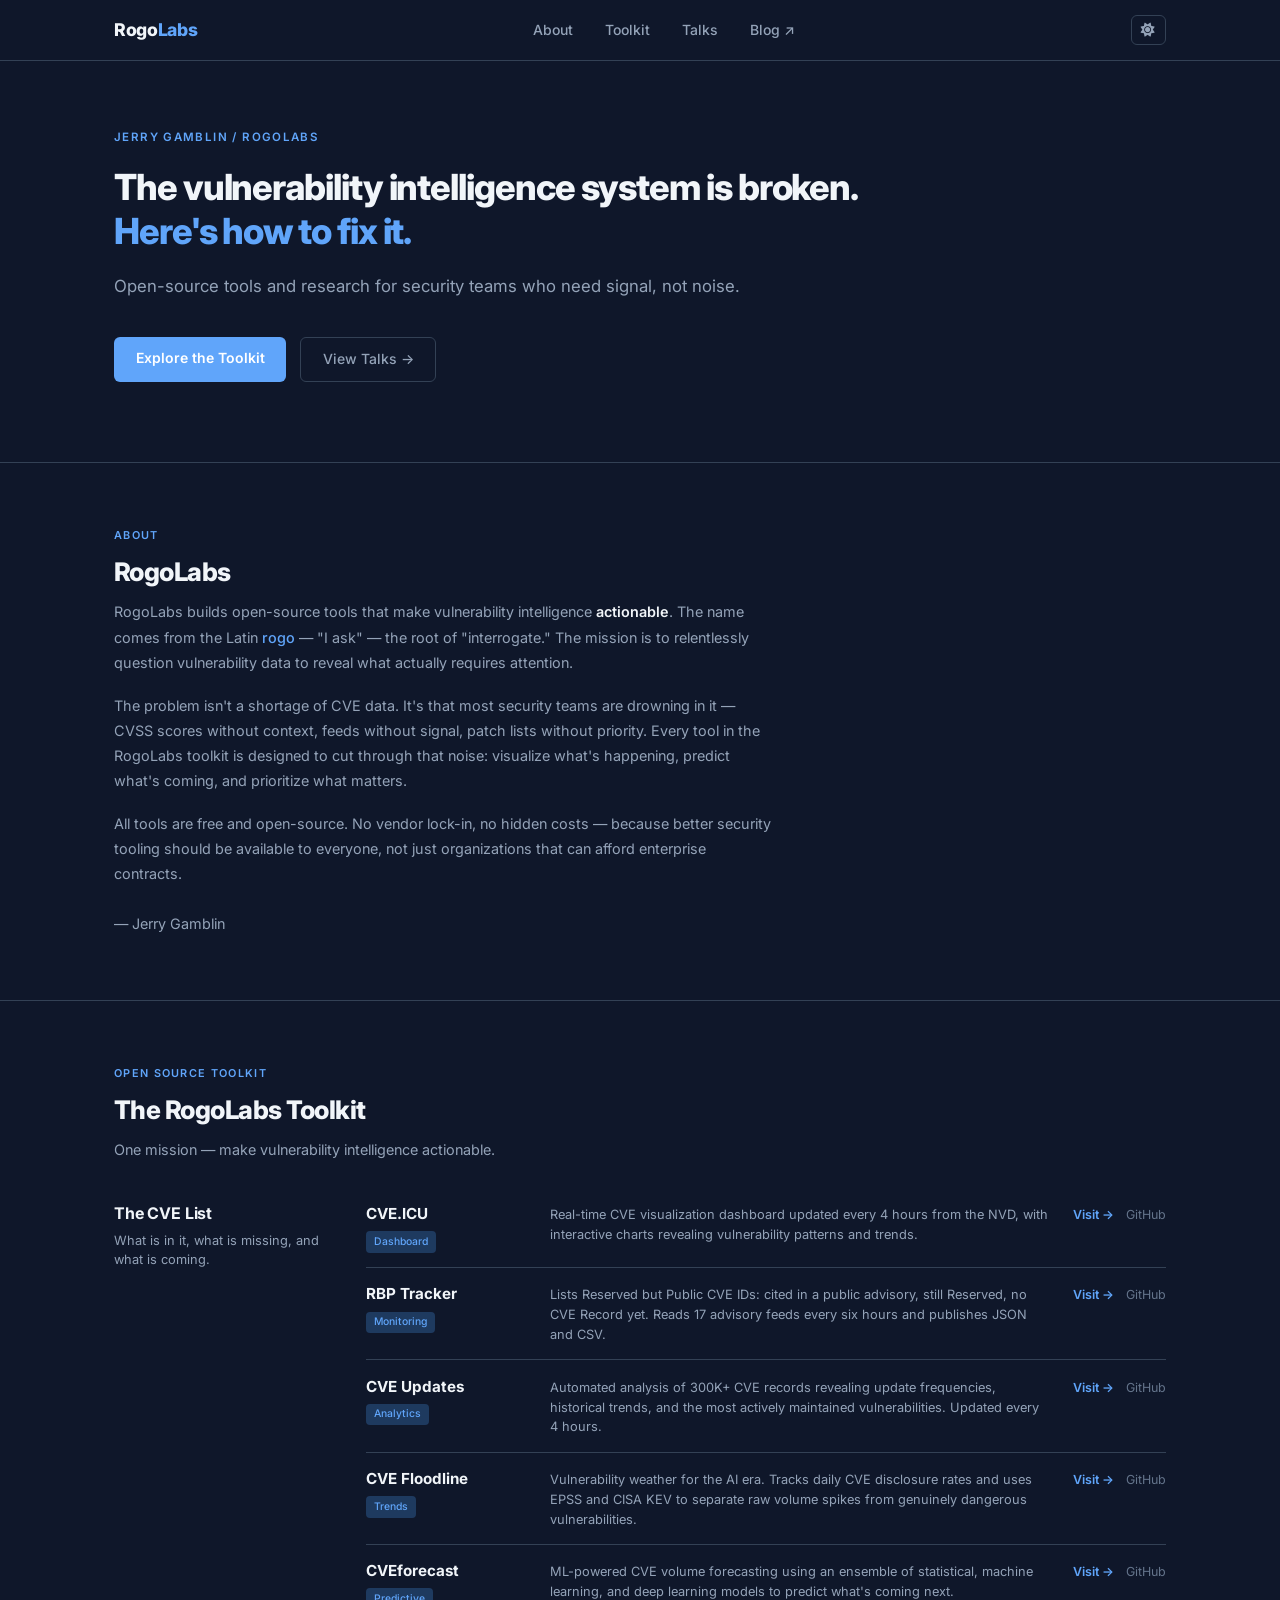
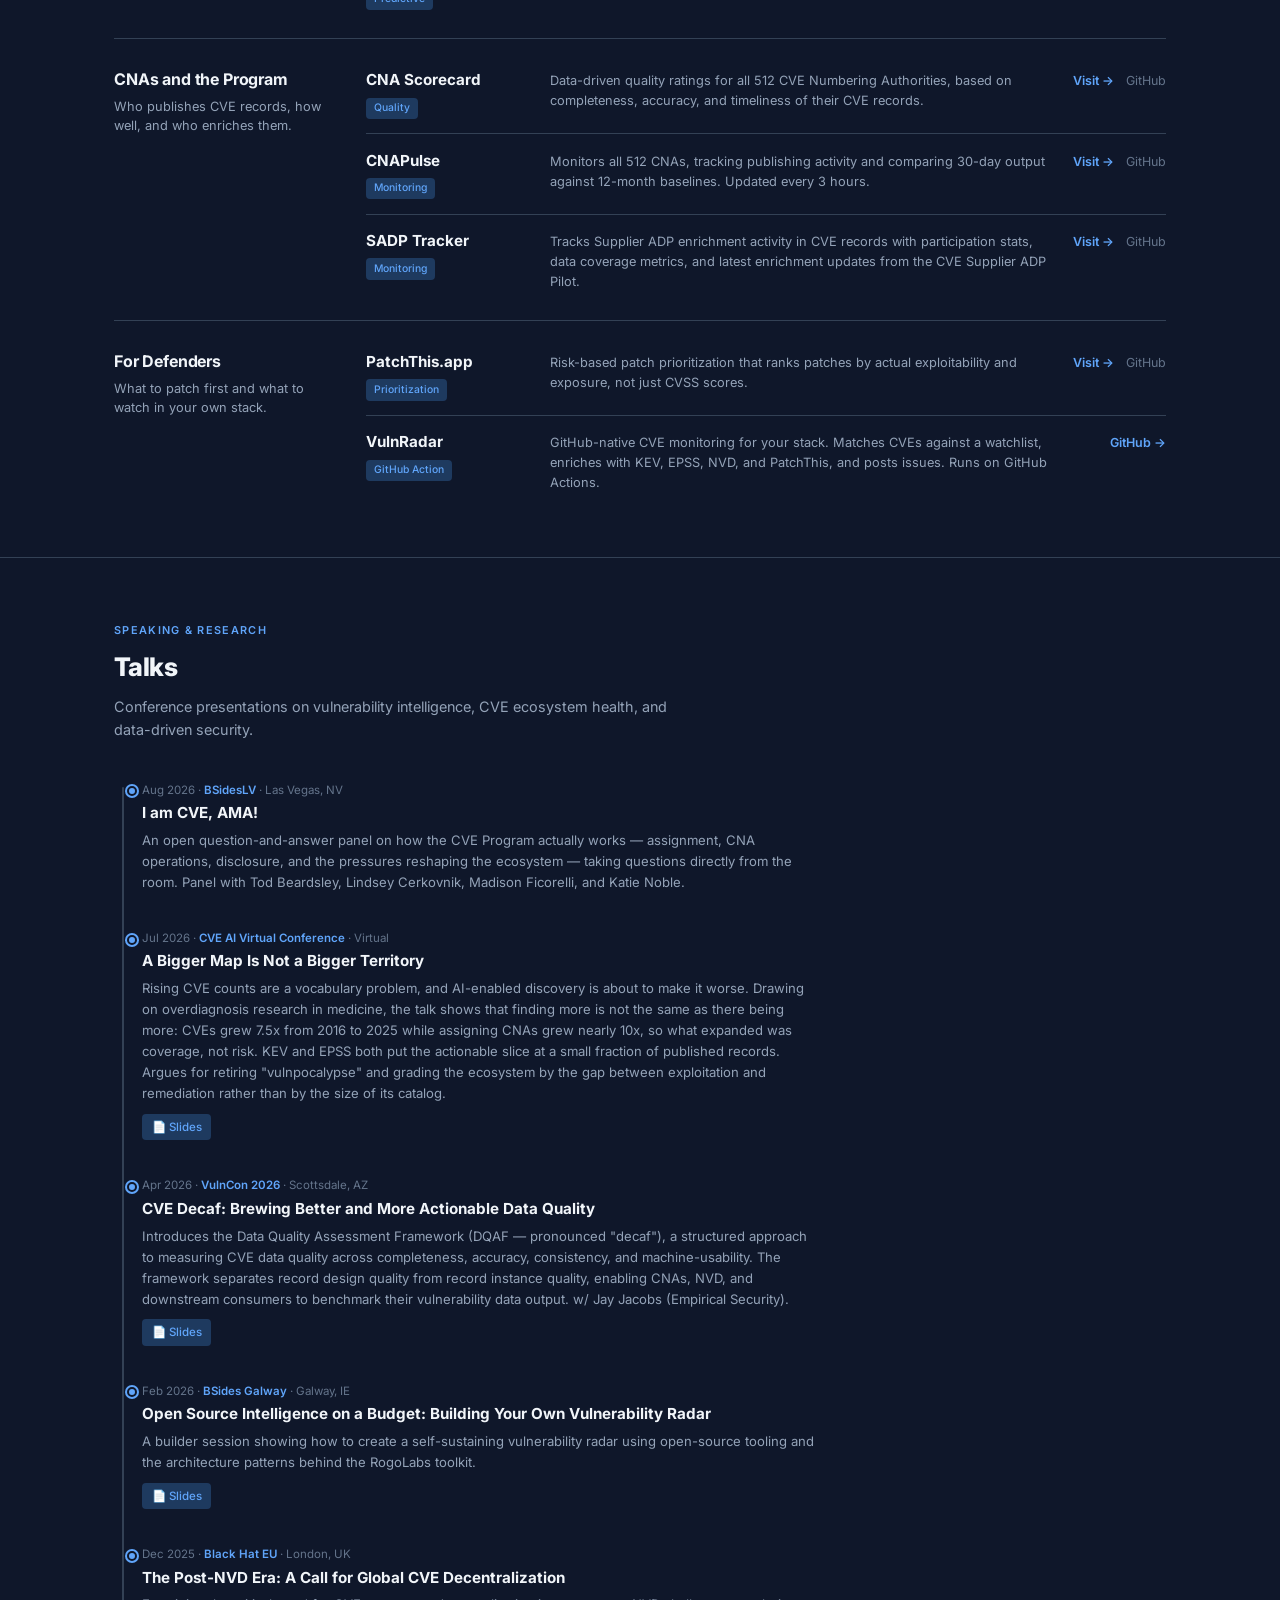
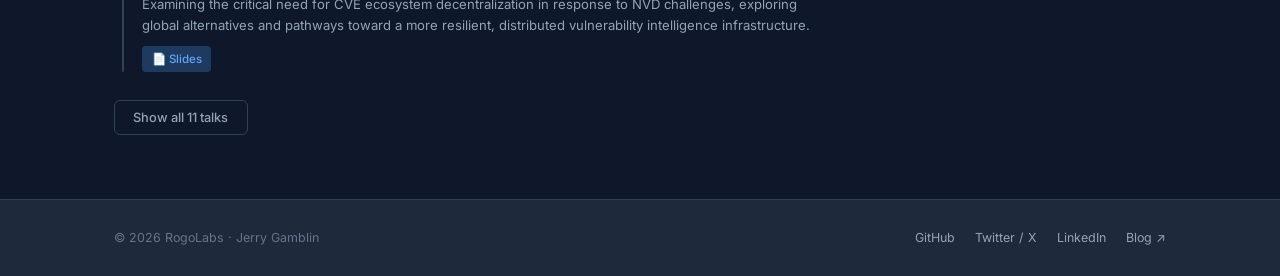
==== commit 3572b199: "Add RBP Tracker and group toolkit into rows by purpose Add rbptracker.org (Reserved but Public CVE I" ====
--- a/Web/index.html
+++ b/Web/index.html
@@ -516,13 +516,13 @@
                     "position": 2,
                     "item": {
                         "@type": "SoftwareApplication",
-                        "name": "PatchThis.app",
-                        "url": "https://patchthis.app",
+                        "name": "RBP Tracker",
+                        "url": "https://rbptracker.org",
                         "applicationCategory": "SecurityApplication",
                         "operatingSystem": "Web",
-                        "description": "Risk-based patch prioritization tool that automatically prioritizes critical patches based on actual risk to your systems, dramatically reducing patch workload while maintaining complete security coverage.",
+                        "description": "Lists Reserved but Public CVE IDs: IDs still Reserved in the CVE List but already cited in a public advisory, with no published CVE Record. Reads 17 public advisory feeds every six hours, holds each ID a week before listing it, and publishes JSON and CSV.",
                         "author": { "@type": "Person", "name": "Jerry Gamblin", "@id": "https://rogolabs.net/#jerry" },
-                        "codeRepository": "https://github.com/jgamblin/patchthisapp"
+                        "codeRepository": "https://github.com/RogoLabs/RBP"
                     }
                 },
                 {
@@ -530,18 +530,32 @@
                     "position": 3,
                     "item": {
                         "@type": "SoftwareApplication",
-                        "name": "VulnRadar",
-                        "url": "https://github.com/RogoLabs/VulnRadar",
+                        "name": "CVE Updates",
+                        "url": "https://rogolabs.github.io/CVE-Updates/",
                         "applicationCategory": "SecurityApplication",
                         "operatingSystem": "Web",
-                        "description": "GitHub-native CVE monitoring that matches your stack via a watchlist and produces a clean Markdown dashboard and issues. Runs on GitHub Actions with KEV, EPSS, NVD, and PatchThis enrichment plus optional chat notifications.",
+                        "description": "Automated analysis of 300K+ CVE records revealing update frequencies, historical trends, and the most actively maintained vulnerabilities. Updated every 4 hours with interactive visualizations and comprehensive statistics.",
                         "author": { "@type": "Person", "name": "Jerry Gamblin", "@id": "https://rogolabs.net/#jerry" },
-                        "codeRepository": "https://github.com/RogoLabs/VulnRadar"
+                        "codeRepository": "https://github.com/RogoLabs/CVE-Updates"
                     }
                 },
                 {
                     "@type": "ListItem",
                     "position": 4,
+                    "item": {
+                        "@type": "SoftwareApplication",
+                        "name": "CVE Floodline",
+                        "url": "https://cvefloodline.org",
+                        "applicationCategory": "SecurityApplication",
+                        "operatingSystem": "Web",
+                        "description": "Vulnerability weather for the AI era. Tracks daily CVE disclosure rates and projected annual volume, then uses EPSS scoring and CISA KEV confirmation to measure what share of the surge is genuinely dangerous versus inflated disclosure numbers.",
+                        "author": { "@type": "Person", "name": "Jerry Gamblin", "@id": "https://rogolabs.net/#jerry" },
+                        "codeRepository": "https://github.com/RogoLabs/cvefloodline.org"
+                    }
+                },
+                {
+                    "@type": "ListItem",
+                    "position": 5,
                     "item": {
                         "@type": "SoftwareApplication",
                         "name": "CVEforecast",
@@ -555,7 +569,7 @@
                 },
                 {
                     "@type": "ListItem",
-                    "position": 5,
+                    "position": 6,
                     "item": {
                         "@type": "SoftwareApplication",
                         "name": "CNA Scorecard",
@@ -565,20 +579,6 @@
                         "description": "Data-driven quality ratings for every CVE Numbering Authority, enabling security teams to focus on reliable vulnerability intelligence and avoid inconsistent, low-quality reports.",
                         "author": { "@type": "Person", "name": "Jerry Gamblin", "@id": "https://rogolabs.net/#jerry" },
                         "codeRepository": "https://github.com/jgamblin/CNAScoreCard"
-                    }
-                },
-                {
-                    "@type": "ListItem",
-                    "position": 6,
-                    "item": {
-                        "@type": "SoftwareApplication",
-                        "name": "CVE Updates",
-                        "url": "https://rogolabs.github.io/CVE-Updates/",
-                        "applicationCategory": "SecurityApplication",
-                        "operatingSystem": "Web",
-                        "description": "Automated analysis of 300K+ CVE records revealing update frequencies, historical trends, and the most actively maintained vulnerabilities. Updated every 4 hours with interactive visualizations and comprehensive statistics.",
-                        "author": { "@type": "Person", "name": "Jerry Gamblin", "@id": "https://rogolabs.net/#jerry" },
-                        "codeRepository": "https://github.com/RogoLabs/CVE-Updates"
                     }
                 },
                 {
@@ -614,13 +614,27 @@
                     "position": 9,
                     "item": {
                         "@type": "SoftwareApplication",
-                        "name": "CVE Floodline",
-                        "url": "https://cvefloodline.org",
+                        "name": "PatchThis.app",
+                        "url": "https://patchthis.app",
                         "applicationCategory": "SecurityApplication",
                         "operatingSystem": "Web",
-                        "description": "Vulnerability weather for the AI era. Tracks daily CVE disclosure rates and projected annual volume, then uses EPSS scoring and CISA KEV confirmation to measure what share of the surge is genuinely dangerous versus inflated disclosure numbers.",
+                        "description": "Risk-based patch prioritization tool that automatically prioritizes critical patches based on actual risk to your systems, dramatically reducing patch workload while maintaining complete security coverage.",
                         "author": { "@type": "Person", "name": "Jerry Gamblin", "@id": "https://rogolabs.net/#jerry" },
-                        "codeRepository": "https://github.com/RogoLabs/cvefloodline.org"
+                        "codeRepository": "https://github.com/jgamblin/patchthisapp"
+                    }
+                },
+                {
+                    "@type": "ListItem",
+                    "position": 10,
+                    "item": {
+                        "@type": "SoftwareApplication",
+                        "name": "VulnRadar",
+                        "url": "https://github.com/RogoLabs/VulnRadar",
+                        "applicationCategory": "SecurityApplication",
+                        "operatingSystem": "Web",
+                        "description": "GitHub-native CVE monitoring that matches your stack via a watchlist and produces a clean Markdown dashboard and issues. Runs on GitHub Actions with KEV, EPSS, NVD, and PatchThis enrichment plus optional chat notifications.",
+                        "author": { "@type": "Person", "name": "Jerry Gamblin", "@id": "https://rogolabs.net/#jerry" },
+                        "codeRepository": "https://github.com/RogoLabs/VulnRadar"
                     }
                 }
             ]
@@ -695,96 +709,142 @@
                 <h2 class="section-title" id="toolkit-heading">The RogoLabs Toolkit</h2>
                 <p class="section-sub">One mission — make vulnerability intelligence actionable.</p>
 
-                <div class="toolkit-grid">
-
-                    <div class="tool-card">
-                        <div class="tool-name">CVE.ICU</div>
-                        <div class="tool-desc">Real-time CVE visualization dashboard updated every 4 hours from the NVD, with interactive charts revealing vulnerability patterns and trends.</div>
-                        <span class="tool-tag">Dashboard</span>
-                        <div class="tool-links">
-                            <a href="https://cve.icu" target="_blank" rel="noopener noreferrer" class="tool-link">Visit →</a>
-                            <a href="https://github.com/jgamblin/cve.icu" target="_blank" rel="noopener noreferrer" class="tool-link-gh">GitHub</a>
-                        </div>
-                    </div>
-
-                    <div class="tool-card">
-                        <div class="tool-name">PatchThis.app</div>
-                        <div class="tool-desc">Risk-based patch prioritization that ranks patches by actual exploitability and exposure, not just CVSS scores.</div>
-                        <span class="tool-tag">Prioritization</span>
-                        <div class="tool-links">
-                            <a href="https://patchthis.app" target="_blank" rel="noopener noreferrer" class="tool-link">Visit →</a>
-                            <a href="https://github.com/jgamblin/patchthisapp" target="_blank" rel="noopener noreferrer" class="tool-link-gh">GitHub</a>
-                        </div>
-                    </div>
-
-                    <div class="tool-card">
-                        <div class="tool-name">CVEforecast</div>
-                        <div class="tool-desc">ML-powered CVE volume forecasting using an ensemble of statistical, machine learning, and deep learning models to predict what's coming next.</div>
-                        <span class="tool-tag">Predictive</span>
-                        <div class="tool-links">
-                            <a href="https://cveforecast.org" target="_blank" rel="noopener noreferrer" class="tool-link">Visit →</a>
-                            <a href="https://github.com/rogolabs/CVEforecast" target="_blank" rel="noopener noreferrer" class="tool-link-gh">GitHub</a>
-                        </div>
-                    </div>
-
-                    <div class="tool-card">
-                        <div class="tool-name">CVE Floodline</div>
-                        <div class="tool-desc">Vulnerability weather for the AI era. Tracks daily CVE disclosure rates and uses EPSS and CISA KEV to separate raw volume spikes from genuinely dangerous vulnerabilities.</div>
-                        <span class="tool-tag">Trends</span>
-                        <div class="tool-links">
-                            <a href="https://cvefloodline.org" target="_blank" rel="noopener noreferrer" class="tool-link">Visit →</a>
-                            <a href="https://github.com/RogoLabs/cvefloodline.org" target="_blank" rel="noopener noreferrer" class="tool-link-gh">GitHub</a>
-                        </div>
-                    </div>
-
-                    <div class="tool-card">
-                        <div class="tool-name">CNA Scorecard</div>
-                        <div class="tool-desc">Data-driven quality ratings for all 512 CVE Numbering Authorities, based on completeness, accuracy, and timeliness of their CVE records.</div>
-                        <span class="tool-tag">Quality</span>
-                        <div class="tool-links">
-                            <a href="https://cnascorecard.org" target="_blank" rel="noopener noreferrer" class="tool-link">Visit →</a>
-                            <a href="https://github.com/jgamblin/CNAScoreCard" target="_blank" rel="noopener noreferrer" class="tool-link-gh">GitHub</a>
-                        </div>
-                    </div>
-
-                    <div class="tool-card">
-                        <div class="tool-name">CNAPulse</div>
-                        <div class="tool-desc">Monitors all 512 CNAs, tracking publishing activity and comparing 30-day output against 12-month baselines. Updated every 3 hours.</div>
-                        <span class="tool-tag">Monitoring</span>
-                        <div class="tool-links">
-                            <a href="https://cnapulse.org" target="_blank" rel="noopener noreferrer" class="tool-link">Visit →</a>
-                            <a href="https://github.com/RogoLabs/CNAPulse" target="_blank" rel="noopener noreferrer" class="tool-link-gh">GitHub</a>
-                        </div>
-                    </div>
-
-                    <div class="tool-card">
-                        <div class="tool-name">SADP Tracker</div>
-                        <div class="tool-desc">Tracks Supplier ADP enrichment activity in CVE records with participation stats, data coverage metrics, and latest enrichment updates from the CVE Supplier ADP Pilot.</div>
-                        <span class="tool-tag">Monitoring</span>
-                        <div class="tool-links">
-                            <a href="https://rogolabs.github.io/SADP-Tracker/index.html" target="_blank" rel="noopener noreferrer" class="tool-link">Visit →</a>
-                            <a href="https://github.com/RogoLabs/SADP-Tracker" target="_blank" rel="noopener noreferrer" class="tool-link-gh">GitHub</a>
-                        </div>
-                    </div>
-
-                    <div class="tool-card">
-                        <div class="tool-name">VulnRadar</div>
-                        <div class="tool-desc">GitHub-native CVE monitoring for your stack. Matches CVEs against a watchlist, enriches with KEV, EPSS, NVD, and PatchThis, and posts issues. Runs on GitHub Actions.</div>
-                        <span class="tool-tag">GitHub Action</span>
-                        <div class="tool-links">
-                            <a href="https://github.com/RogoLabs/VulnRadar" target="_blank" rel="noopener noreferrer" class="tool-link">Visit →</a>
-                            <a href="https://github.com/RogoLabs/VulnRadar" target="_blank" rel="noopener noreferrer" class="tool-link-gh">GitHub</a>
-                        </div>
-                    </div>
-
-                    <div class="tool-card">
-                        <div class="tool-name">CVE Updates</div>
-                        <div class="tool-desc">Automated analysis of 300K+ CVE records revealing update frequencies, historical trends, and the most actively maintained vulnerabilities. Updated every 4 hours.</div>
-                        <span class="tool-tag">Analytics</span>
-                        <div class="tool-links">
-                            <a href="https://rogolabs.github.io/CVE-Updates/" target="_blank" rel="noopener noreferrer" class="tool-link">Visit →</a>
-                            <a href="https://github.com/RogoLabs/CVE-Updates" target="_blank" rel="noopener noreferrer" class="tool-link-gh">GitHub</a>
-                        </div>
+                <div class="toolkit">
+
+                    <div class="tool-group">
+                        <div class="tool-group-head">
+                            <h3 class="tool-group-title">The CVE List</h3>
+                            <p class="tool-group-sub">What is in it, what is missing, and what is coming.</p>
+                        </div>
+                        <ul class="tool-list">
+                            <li class="tool-row">
+                                <div class="tool-head">
+                                    <h4 class="tool-name">CVE.ICU</h4>
+                                    <span class="tool-tag">Dashboard</span>
+                                </div>
+                                <p class="tool-desc">Real-time CVE visualization dashboard updated every 4 hours from the NVD, with interactive charts revealing vulnerability patterns and trends.</p>
+                                <div class="tool-links">
+                                    <a href="https://cve.icu" target="_blank" rel="noopener noreferrer" class="tool-link">Visit →</a>
+                                    <a href="https://github.com/jgamblin/cve.icu" target="_blank" rel="noopener noreferrer" class="tool-link-gh">GitHub</a>
+                                </div>
+                            </li>
+                            <li class="tool-row">
+                                <div class="tool-head">
+                                    <h4 class="tool-name">RBP Tracker</h4>
+                                    <span class="tool-tag">Monitoring</span>
+                                </div>
+                                <p class="tool-desc">Lists Reserved but Public CVE IDs: cited in a public advisory, still Reserved, no CVE Record yet. Reads 17 advisory feeds every six hours and publishes JSON and CSV.</p>
+                                <div class="tool-links">
+                                    <a href="https://rbptracker.org" target="_blank" rel="noopener noreferrer" class="tool-link">Visit →</a>
+                                    <a href="https://github.com/RogoLabs/RBP" target="_blank" rel="noopener noreferrer" class="tool-link-gh">GitHub</a>
+                                </div>
+                            </li>
+                            <li class="tool-row">
+                                <div class="tool-head">
+                                    <h4 class="tool-name">CVE Updates</h4>
+                                    <span class="tool-tag">Analytics</span>
+                                </div>
+                                <p class="tool-desc">Automated analysis of 300K+ CVE records revealing update frequencies, historical trends, and the most actively maintained vulnerabilities. Updated every 4 hours.</p>
+                                <div class="tool-links">
+                                    <a href="https://rogolabs.github.io/CVE-Updates/" target="_blank" rel="noopener noreferrer" class="tool-link">Visit →</a>
+                                    <a href="https://github.com/RogoLabs/CVE-Updates" target="_blank" rel="noopener noreferrer" class="tool-link-gh">GitHub</a>
+                                </div>
+                            </li>
+                            <li class="tool-row">
+                                <div class="tool-head">
+                                    <h4 class="tool-name">CVE Floodline</h4>
+                                    <span class="tool-tag">Trends</span>
+                                </div>
+                                <p class="tool-desc">Vulnerability weather for the AI era. Tracks daily CVE disclosure rates and uses EPSS and CISA KEV to separate raw volume spikes from genuinely dangerous vulnerabilities.</p>
+                                <div class="tool-links">
+                                    <a href="https://cvefloodline.org" target="_blank" rel="noopener noreferrer" class="tool-link">Visit →</a>
+                                    <a href="https://github.com/RogoLabs/cvefloodline.org" target="_blank" rel="noopener noreferrer" class="tool-link-gh">GitHub</a>
+                                </div>
+                            </li>
+                            <li class="tool-row">
+                                <div class="tool-head">
+                                    <h4 class="tool-name">CVEforecast</h4>
+                                    <span class="tool-tag">Predictive</span>
+                                </div>
+                                <p class="tool-desc">ML-powered CVE volume forecasting using an ensemble of statistical, machine learning, and deep learning models to predict what's coming next.</p>
+                                <div class="tool-links">
+                                    <a href="https://cveforecast.org" target="_blank" rel="noopener noreferrer" class="tool-link">Visit →</a>
+                                    <a href="https://github.com/rogolabs/CVEforecast" target="_blank" rel="noopener noreferrer" class="tool-link-gh">GitHub</a>
+                                </div>
+                            </li>
+                        </ul>
+                    </div>
+
+                    <div class="tool-group">
+                        <div class="tool-group-head">
+                            <h3 class="tool-group-title">CNAs and the Program</h3>
+                            <p class="tool-group-sub">Who publishes CVE records, how well, and who enriches them.</p>
+                        </div>
+                        <ul class="tool-list">
+                            <li class="tool-row">
+                                <div class="tool-head">
+                                    <h4 class="tool-name">CNA Scorecard</h4>
+                                    <span class="tool-tag">Quality</span>
+                                </div>
+                                <p class="tool-desc">Data-driven quality ratings for all 512 CVE Numbering Authorities, based on completeness, accuracy, and timeliness of their CVE records.</p>
+                                <div class="tool-links">
+                                    <a href="https://cnascorecard.org" target="_blank" rel="noopener noreferrer" class="tool-link">Visit →</a>
+                                    <a href="https://github.com/jgamblin/CNAScoreCard" target="_blank" rel="noopener noreferrer" class="tool-link-gh">GitHub</a>
+                                </div>
+                            </li>
+                            <li class="tool-row">
+                                <div class="tool-head">
+                                    <h4 class="tool-name">CNAPulse</h4>
+                                    <span class="tool-tag">Monitoring</span>
+                                </div>
+                                <p class="tool-desc">Monitors all 512 CNAs, tracking publishing activity and comparing 30-day output against 12-month baselines. Updated every 3 hours.</p>
+                                <div class="tool-links">
+                                    <a href="https://cnapulse.org" target="_blank" rel="noopener noreferrer" class="tool-link">Visit →</a>
+                                    <a href="https://github.com/RogoLabs/CNAPulse" target="_blank" rel="noopener noreferrer" class="tool-link-gh">GitHub</a>
+                                </div>
+                            </li>
+                            <li class="tool-row">
+                                <div class="tool-head">
+                                    <h4 class="tool-name">SADP Tracker</h4>
+                                    <span class="tool-tag">Monitoring</span>
+                                </div>
+                                <p class="tool-desc">Tracks Supplier ADP enrichment activity in CVE records with participation stats, data coverage metrics, and latest enrichment updates from the CVE Supplier ADP Pilot.</p>
+                                <div class="tool-links">
+                                    <a href="https://rogolabs.github.io/SADP-Tracker/index.html" target="_blank" rel="noopener noreferrer" class="tool-link">Visit →</a>
+                                    <a href="https://github.com/RogoLabs/SADP-Tracker" target="_blank" rel="noopener noreferrer" class="tool-link-gh">GitHub</a>
+                                </div>
+                            </li>
+                        </ul>
+                    </div>
+
+                    <div class="tool-group">
+                        <div class="tool-group-head">
+                            <h3 class="tool-group-title">For Defenders</h3>
+                            <p class="tool-group-sub">What to patch first and what to watch in your own stack.</p>
+                        </div>
+                        <ul class="tool-list">
+                            <li class="tool-row">
+                                <div class="tool-head">
+                                    <h4 class="tool-name">PatchThis.app</h4>
+                                    <span class="tool-tag">Prioritization</span>
+                                </div>
+                                <p class="tool-desc">Risk-based patch prioritization that ranks patches by actual exploitability and exposure, not just CVSS scores.</p>
+                                <div class="tool-links">
+                                    <a href="https://patchthis.app" target="_blank" rel="noopener noreferrer" class="tool-link">Visit →</a>
+                                    <a href="https://github.com/jgamblin/patchthisapp" target="_blank" rel="noopener noreferrer" class="tool-link-gh">GitHub</a>
+                                </div>
+                            </li>
+                            <li class="tool-row">
+                                <div class="tool-head">
+                                    <h4 class="tool-name">VulnRadar</h4>
+                                    <span class="tool-tag">GitHub Action</span>
+                                </div>
+                                <p class="tool-desc">GitHub-native CVE monitoring for your stack. Matches CVEs against a watchlist, enriches with KEV, EPSS, NVD, and PatchThis, and posts issues. Runs on GitHub Actions.</p>
+                                <div class="tool-links">
+                                    <a href="https://github.com/RogoLabs/VulnRadar" target="_blank" rel="noopener noreferrer" class="tool-link">GitHub →</a>
+                                </div>
+                            </li>
+                        </ul>
                     </div>
 
                 </div>
--- a/Web/styles.css
+++ b/Web/styles.css
@@ -320,39 +320,83 @@
 }
 
 /* ============================================================
-   TOOLKIT GRID
-   ============================================================ */
-.toolkit-grid {
+   TOOLKIT (grouped rows)
+   ============================================================ */
+.tool-group {
     display: grid;
-    grid-template-columns: repeat(3, 1fr);
-    gap: 1rem;
-}
-
-.tool-card {
-    background: var(--bg-secondary);
-    border: 1px solid var(--border-color);
-    border-radius: 8px;
-    padding: 1.25rem;
-    transition: box-shadow 0.15s, border-color 0.15s;
-}
-
-.tool-card:hover {
-    box-shadow: var(--shadow-md);
-    border-color: var(--primary);
+    grid-template-columns: 220px 1fr;
+    gap: 2rem;
+    padding: 1.75rem 0;
+    border-top: 1px solid var(--border-color);
+}
+
+.tool-group:first-child {
+    border-top: none;
+    padding-top: 0;
+}
+
+.tool-group:last-child {
+    padding-bottom: 0;
+}
+
+.tool-group-title {
+    font-size: 1rem;
+    font-weight: 700;
+    letter-spacing: -0.01em;
+    color: var(--text-primary);
+    margin-bottom: 0.3rem;
+}
+
+.tool-group-sub {
+    font-size: 0.8rem;
+    color: var(--text-secondary);
+    line-height: 1.5;
+}
+
+.tool-list {
+    list-style: none;
+}
+
+.tool-row {
+    display: grid;
+    grid-template-columns: 10rem 1fr auto;
+    gap: 0.4rem 1.5rem;
+    align-items: baseline;
+    padding: 0.9rem 0;
+    border-top: 1px solid var(--bg-tertiary);
+}
+
+.tool-row:first-child {
+    border-top: none;
+    padding-top: 0.1rem;
+}
+
+.tool-row:last-child {
+    padding-bottom: 0;
+}
+
+.tool-head {
+    display: flex;
+    flex-direction: column;
+    align-items: flex-start;
+    gap: 0.3rem;
 }
 
 .tool-name {
     font-size: 0.95rem;
     font-weight: 700;
     color: var(--text-primary);
-    margin-bottom: 0.35rem;
+    transition: color 0.15s;
+}
+
+.tool-row:hover .tool-name {
+    color: var(--primary);
 }
 
 .tool-desc {
-    font-size: 0.78rem;
-    color: var(--text-secondary);
-    line-height: 1.5;
-    margin-bottom: 0.75rem;
+    font-size: 0.8rem;
+    color: var(--text-secondary);
+    line-height: 1.55;
 }
 
 .tool-tag {
@@ -360,10 +404,10 @@
     background: #eff6ff;
     color: var(--primary);
     font-size: 0.65rem;
-    padding: 0.2rem 0.5rem;
+    padding: 0.15rem 0.5rem;
     border-radius: 4px;
     font-weight: 500;
-    margin-bottom: 0.75rem;
+    white-space: nowrap;
 }
 
 [data-theme="dark"] .tool-tag {
@@ -373,7 +417,9 @@
 .tool-links {
     display: flex;
     gap: 0.75rem;
-    align-items: center;
+    align-items: baseline;
+    justify-content: flex-end;
+    white-space: nowrap;
 }
 
 .tool-link {
@@ -397,6 +443,31 @@
 
 .tool-link-gh:hover {
     color: var(--text-secondary);
+}
+
+@media (max-width: 900px) {
+    .tool-group {
+        grid-template-columns: 1fr;
+        gap: 1rem;
+    }
+}
+
+@media (max-width: 640px) {
+    .tool-row {
+        grid-template-columns: 1fr;
+        gap: 0.4rem;
+    }
+
+    .tool-head {
+        flex-direction: row;
+        flex-wrap: wrap;
+        align-items: center;
+        gap: 0.5rem;
+    }
+
+    .tool-links {
+        justify-content: flex-start;
+    }
 }
 
 /* ============================================================
@@ -591,19 +662,9 @@
 /* ============================================================
    RESPONSIVE
    ============================================================ */
-@media (max-width: 900px) {
-    .toolkit-grid {
-        grid-template-columns: repeat(2, 1fr);
-    }
-}
-
 @media (max-width: 640px) {
     .hero {
         padding: 6rem 0 3.5rem;
-    }
-
-    .toolkit-grid {
-        grid-template-columns: 1fr;
     }
 
     .nav-links {
--- a/Web/styles.css
+++ b/Web/styles.css
@@ -320,39 +320,83 @@
 }
 
 /* ============================================================
-   TOOLKIT GRID
-   ============================================================ */
-.toolkit-grid {
+   TOOLKIT (grouped rows)
+   ============================================================ */
+.tool-group {
     display: grid;
-    grid-template-columns: repeat(3, 1fr);
-    gap: 1rem;
-}
-
-.tool-card {
-    background: var(--bg-secondary);
-    border: 1px solid var(--border-color);
-    border-radius: 8px;
-    padding: 1.25rem;
-    transition: box-shadow 0.15s, border-color 0.15s;
-}
-
-.tool-card:hover {
-    box-shadow: var(--shadow-md);
-    border-color: var(--primary);
+    grid-template-columns: 220px 1fr;
+    gap: 2rem;
+    padding: 1.75rem 0;
+    border-top: 1px solid var(--border-color);
+}
+
+.tool-group:first-child {
+    border-top: none;
+    padding-top: 0;
+}
+
+.tool-group:last-child {
+    padding-bottom: 0;
+}
+
+.tool-group-title {
+    font-size: 1rem;
+    font-weight: 700;
+    letter-spacing: -0.01em;
+    color: var(--text-primary);
+    margin-bottom: 0.3rem;
+}
+
+.tool-group-sub {
+    font-size: 0.8rem;
+    color: var(--text-secondary);
+    line-height: 1.5;
+}
+
+.tool-list {
+    list-style: none;
+}
+
+.tool-row {
+    display: grid;
+    grid-template-columns: 10rem 1fr auto;
+    gap: 0.4rem 1.5rem;
+    align-items: baseline;
+    padding: 0.9rem 0;
+    border-top: 1px solid var(--bg-tertiary);
+}
+
+.tool-row:first-child {
+    border-top: none;
+    padding-top: 0.1rem;
+}
+
+.tool-row:last-child {
+    padding-bottom: 0;
+}
+
+.tool-head {
+    display: flex;
+    flex-direction: column;
+    align-items: flex-start;
+    gap: 0.3rem;
 }
 
 .tool-name {
     font-size: 0.95rem;
     font-weight: 700;
     color: var(--text-primary);
-    margin-bottom: 0.35rem;
+    transition: color 0.15s;
+}
+
+.tool-row:hover .tool-name {
+    color: var(--primary);
 }
 
 .tool-desc {
-    font-size: 0.78rem;
-    color: var(--text-secondary);
-    line-height: 1.5;
-    margin-bottom: 0.75rem;
+    font-size: 0.8rem;
+    color: var(--text-secondary);
+    line-height: 1.55;
 }
 
 .tool-tag {
@@ -360,10 +404,10 @@
     background: #eff6ff;
     color: var(--primary);
     font-size: 0.65rem;
-    padding: 0.2rem 0.5rem;
+    padding: 0.15rem 0.5rem;
     border-radius: 4px;
     font-weight: 500;
-    margin-bottom: 0.75rem;
+    white-space: nowrap;
 }
 
 [data-theme="dark"] .tool-tag {
@@ -373,7 +417,9 @@
 .tool-links {
     display: flex;
     gap: 0.75rem;
-    align-items: center;
+    align-items: baseline;
+    justify-content: flex-end;
+    white-space: nowrap;
 }
 
 .tool-link {
@@ -397,6 +443,31 @@
 
 .tool-link-gh:hover {
     color: var(--text-secondary);
+}
+
+@media (max-width: 900px) {
+    .tool-group {
+        grid-template-columns: 1fr;
+        gap: 1rem;
+    }
+}
+
+@media (max-width: 640px) {
+    .tool-row {
+        grid-template-columns: 1fr;
+        gap: 0.4rem;
+    }
+
+    .tool-head {
+        flex-direction: row;
+        flex-wrap: wrap;
+        align-items: center;
+        gap: 0.5rem;
+    }
+
+    .tool-links {
+        justify-content: flex-start;
+    }
 }
 
 /* ============================================================
@@ -591,19 +662,9 @@
 /* ============================================================
    RESPONSIVE
    ============================================================ */
-@media (max-width: 900px) {
-    .toolkit-grid {
-        grid-template-columns: repeat(2, 1fr);
-    }
-}
-
 @media (max-width: 640px) {
     .hero {
         padding: 6rem 0 3.5rem;
-    }
-
-    .toolkit-grid {
-        grid-template-columns: 1fr;
     }
 
     .nav-links {
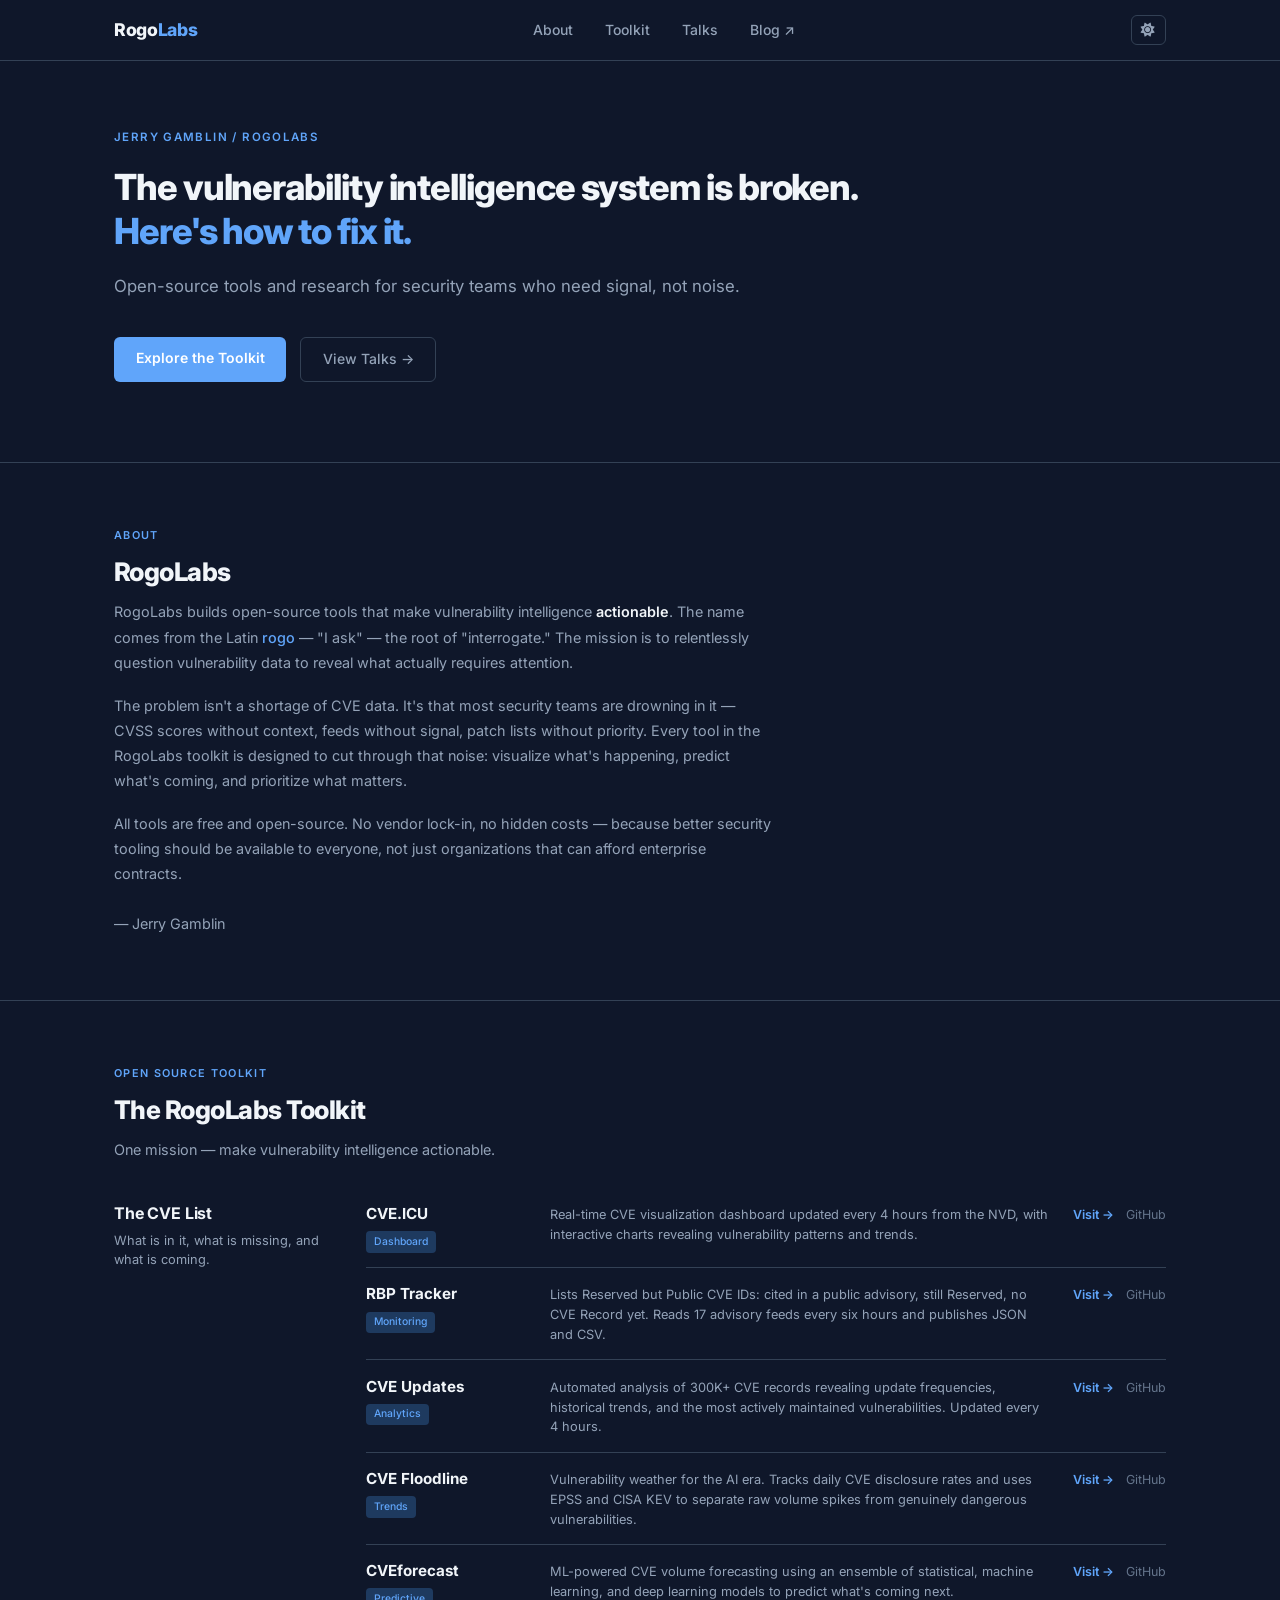
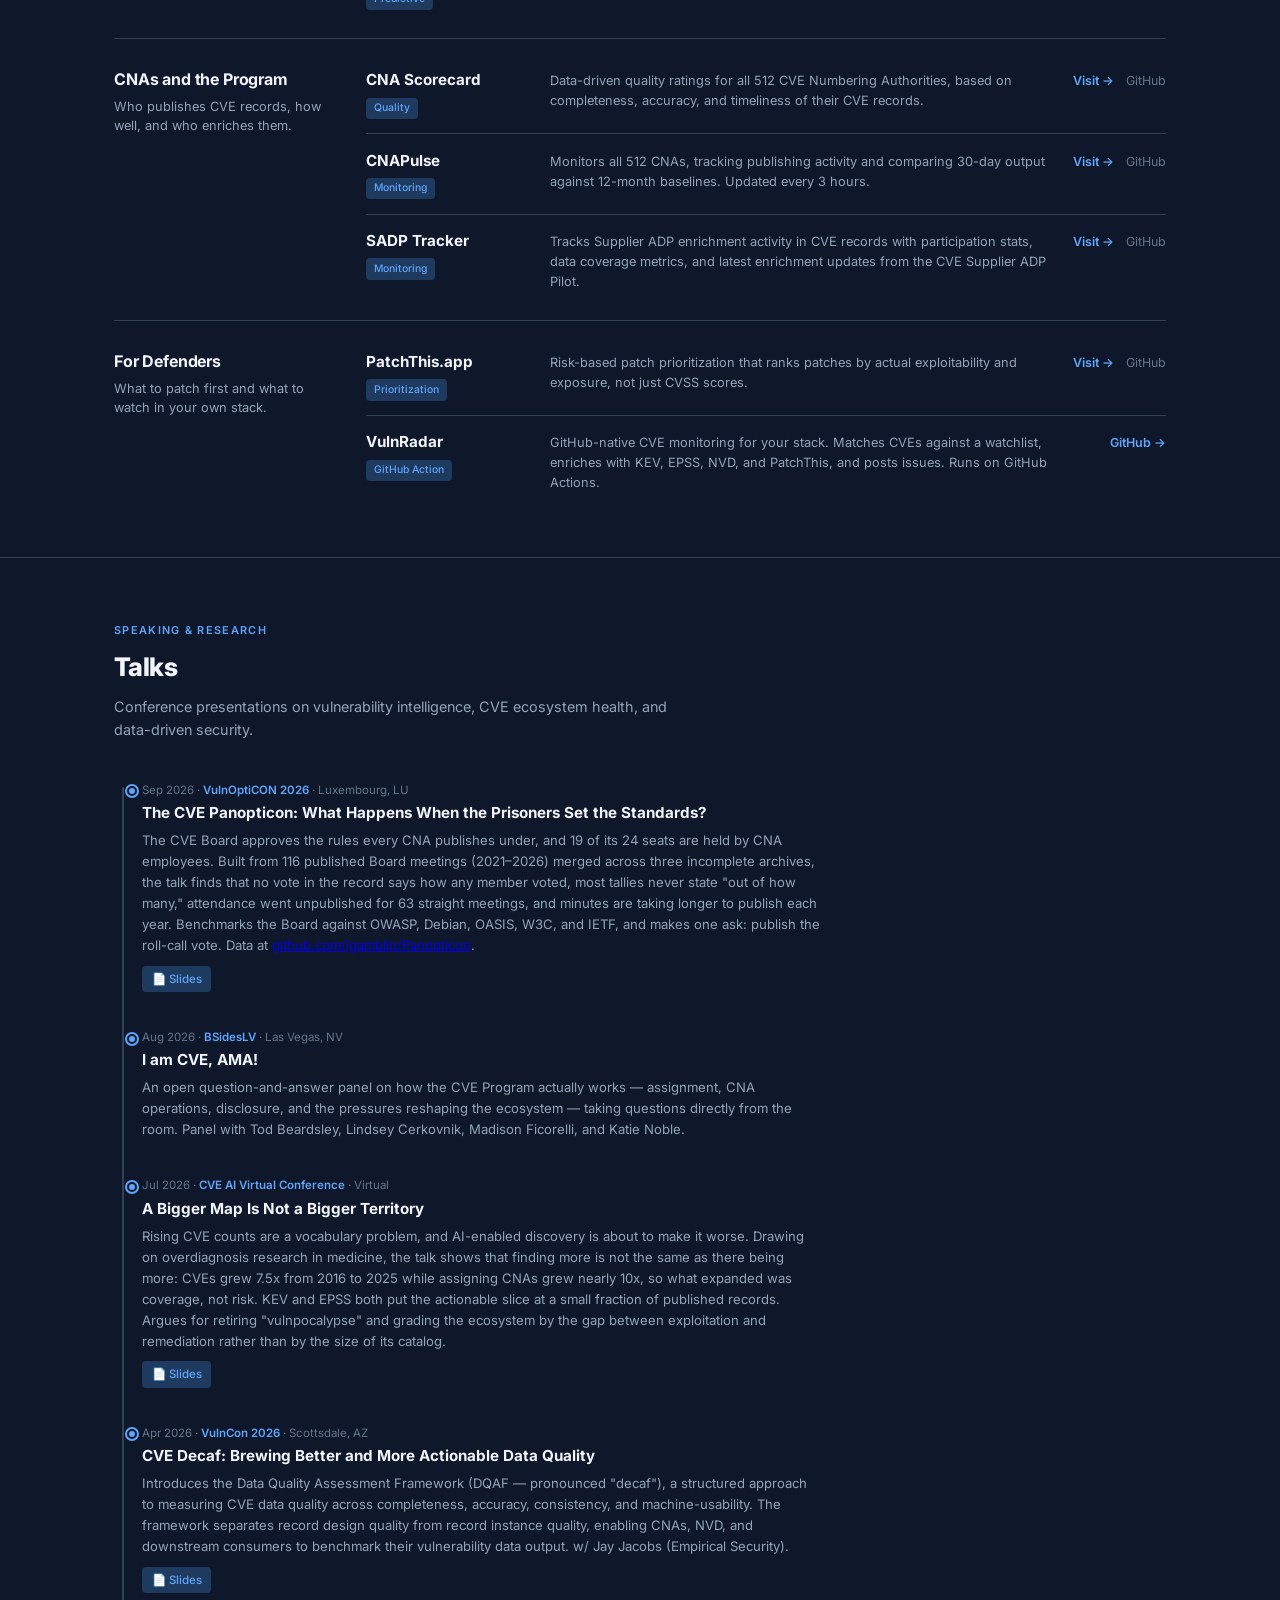
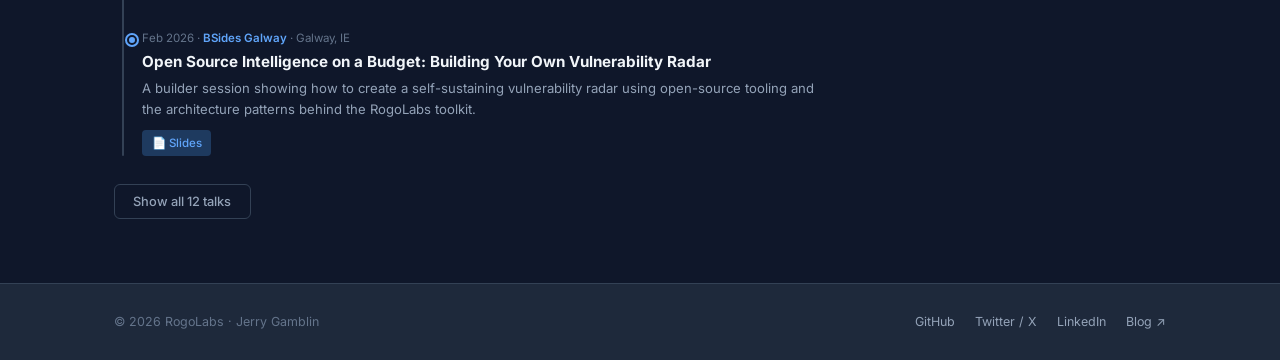
==== commit ca0e7f65: "Add VulnOptiCON 2026 CVE Panopticon talk Add "The CVE Panopticon: What Happens When the Prisoners Se" ====
--- a/Web/index.html
+++ b/Web/index.html
@@ -97,11 +97,46 @@
             "@graph": [
                 {
                     "@type": "Event",
+                    "@id": "https://rogolabs.net/#event-vulnopticon-2026",
+                    "name": "The CVE Panopticon: What Happens When the Prisoners Set the Standards?",
+                    "startDate": "2026-09-24T10:30+02:00",
+                    "endDate": "2026-09-24T11:00+02:00",
+                    "eventStatus": "https://schema.org/EventCompleted",
+                    "eventAttendanceMode": "https://schema.org/OfflineEventAttendanceMode",
+                    "location": {
+                        "@type": "Place",
+                        "name": "VulnOptiCON 2026, Luxembourg Marriott Hotel Alfa",
+                        "address": {
+                            "@type": "PostalAddress",
+                            "addressLocality": "Luxembourg",
+                            "addressCountry": "LU"
+                        }
+                    },
+                    "performer": { "@id": "https://rogolabs.net/#jerry" },
+                    "workFeatured": {
+                        "@type": "CreativeWork",
+                        "name": "The CVE Panopticon Slides",
+                        "fileFormat": "application/pdf",
+                        "contentUrl": "https://rogolabs.net/Talks/CVE-Panopticon.pdf",
+                        "url": "https://rogolabs.net/Talks/CVE-Panopticon.pdf"
+                    },
+                    "description": "A data-driven look at CVE Board governance built from 116 published Board meetings (2021 to 2026). No published vote records how any member voted, most tallies omit the denominator, and attendance went unpublished for 63 meetings. Compares the Board to OWASP, Debian, and other volunteer technical bodies and asks the Board to publish roll-call votes.",
+                    "about": [
+                        "CVE Program",
+                        "CVE Board Governance",
+                        "Transparency",
+                        "Vulnerability Management",
+                        "Cybersecurity"
+                    ],
+                    "url": "https://vulnopticon.org/program"
+                },
+                {
+                    "@type": "Event",
                     "@id": "https://rogolabs.net/#event-bsideslv-2026",
                     "name": "I am CVE, AMA!",
                     "startDate": "2026-08-05T12:00-07:00",
                     "endDate": "2026-08-05T12:45-07:00",
-                    "eventStatus": "https://schema.org/EventScheduled",
+                    "eventStatus": "https://schema.org/EventCompleted",
                     "eventAttendanceMode": "https://schema.org/OfflineEventAttendanceMode",
                     "location": {
                         "@type": "Place",
@@ -861,6 +896,15 @@
                 <div class="timeline" id="talks-timeline">
 
                     <div class="talk-item">
+                        <div class="talk-meta">Sep 2026 · <a href="https://vulnopticon.org/program" target="_blank" rel="noopener noreferrer" class="talk-venue">VulnOptiCON 2026</a> · Luxembourg, LU</div>
+                        <div class="talk-title">The CVE Panopticon: What Happens When the Prisoners Set the Standards?</div>
+                        <p class="talk-abstract">The CVE Board approves the rules every CNA publishes under, and 19 of its 24 seats are held by CNA employees. Built from 116 published Board meetings (2021–2026) merged across three incomplete archives, the talk finds that no vote in the record says how any member voted, most tallies never state "out of how many," attendance went unpublished for 63 straight meetings, and minutes are taking longer to publish each year. Benchmarks the Board against OWASP, Debian, OASIS, W3C, and IETF, and makes one ask: publish the roll-call vote. Data at <a href="https://github.com/jgamblin/Panopticon" target="_blank" rel="noopener noreferrer">github.com/jgamblin/Panopticon</a>.</p>
+                        <div class="talk-links">
+                            <a href="Talks/CVE-Panopticon.pdf" target="_blank" rel="noopener noreferrer" class="talk-link">📄 Slides</a>
+                        </div>
+                    </div>
+
+                    <div class="talk-item">
                         <div class="talk-meta">Aug 2026 · <a href="https://bsideslv.org/talks" target="_blank" rel="noopener noreferrer" class="talk-venue">BSidesLV</a> · Las Vegas, NV</div>
                         <div class="talk-title">I am CVE, AMA!</div>
                         <p class="talk-abstract">An open question-and-answer panel on how the CVE Program actually works — assignment, CNA operations, disclosure, and the pressures reshaping the ecosystem — taking questions directly from the room. Panel with Tod Beardsley, Lindsey Cerkovnik, Madison Ficorelli, and Katie Noble.</p>
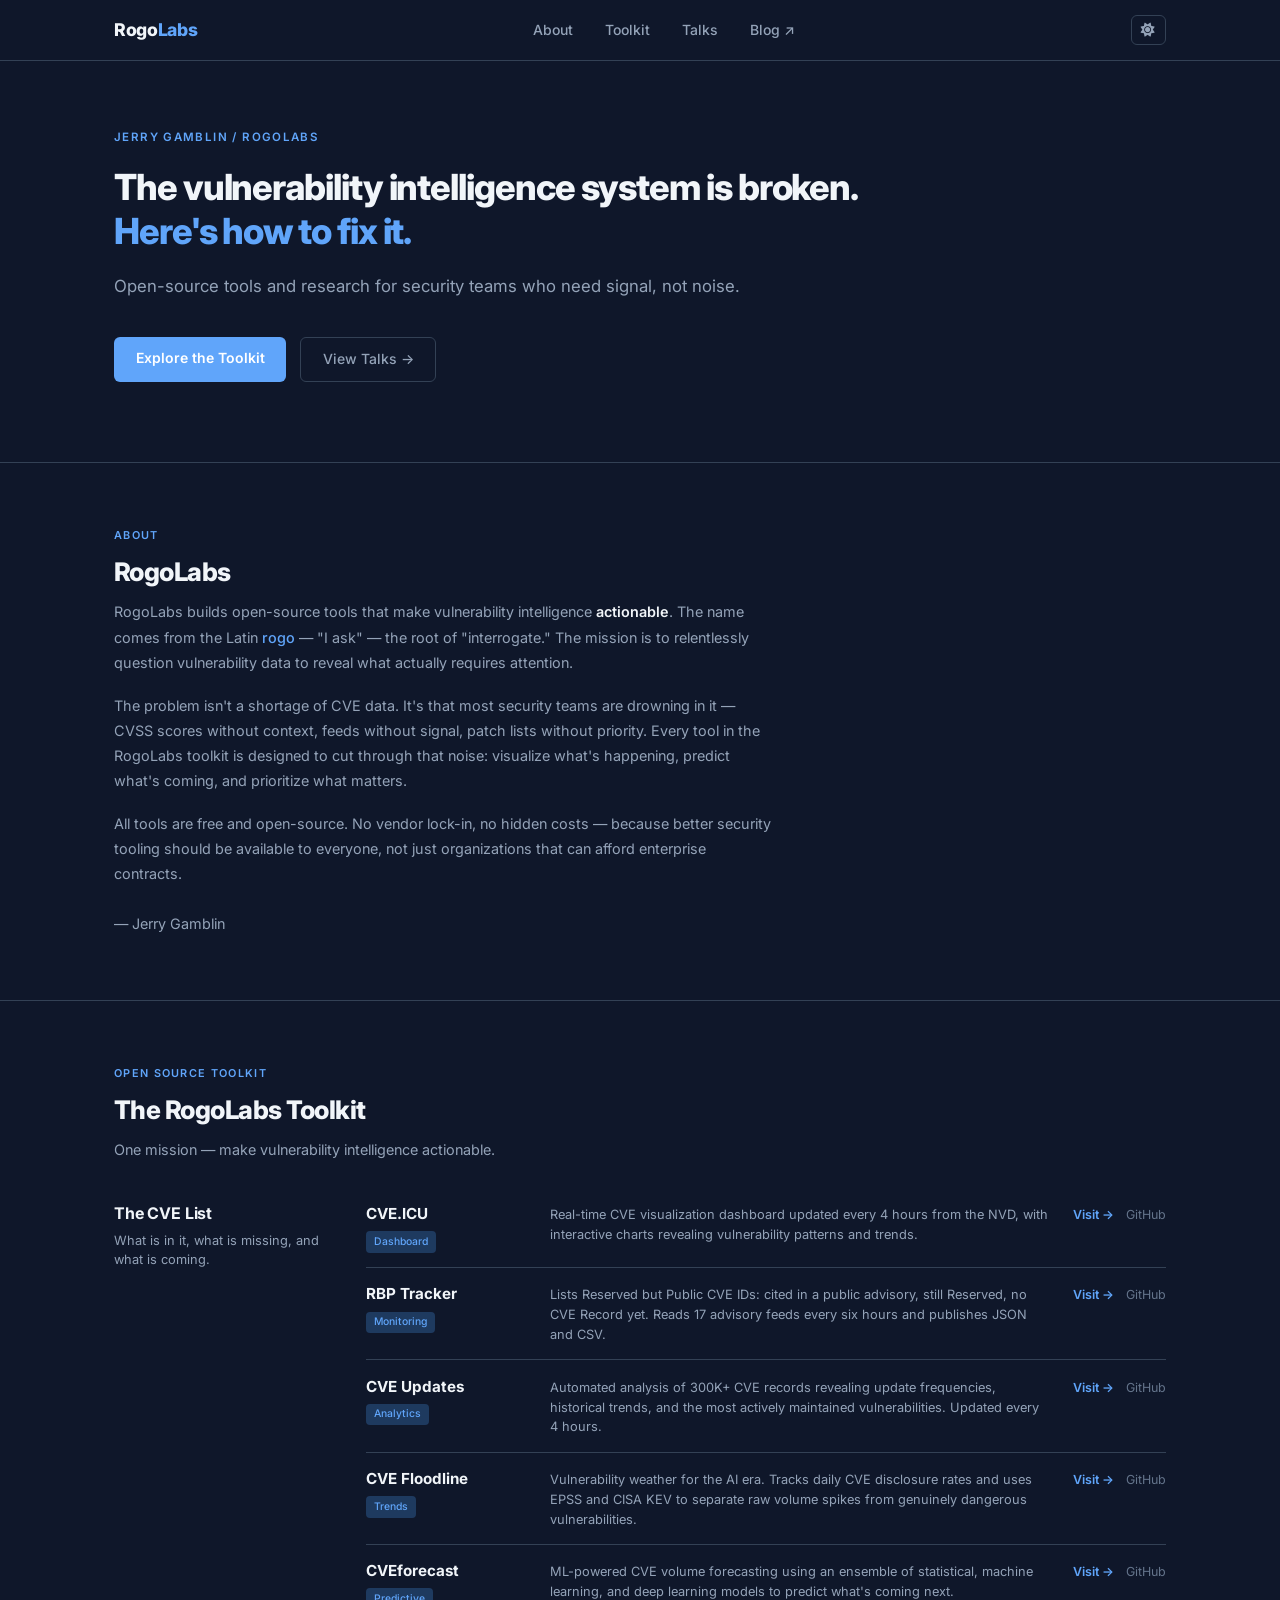
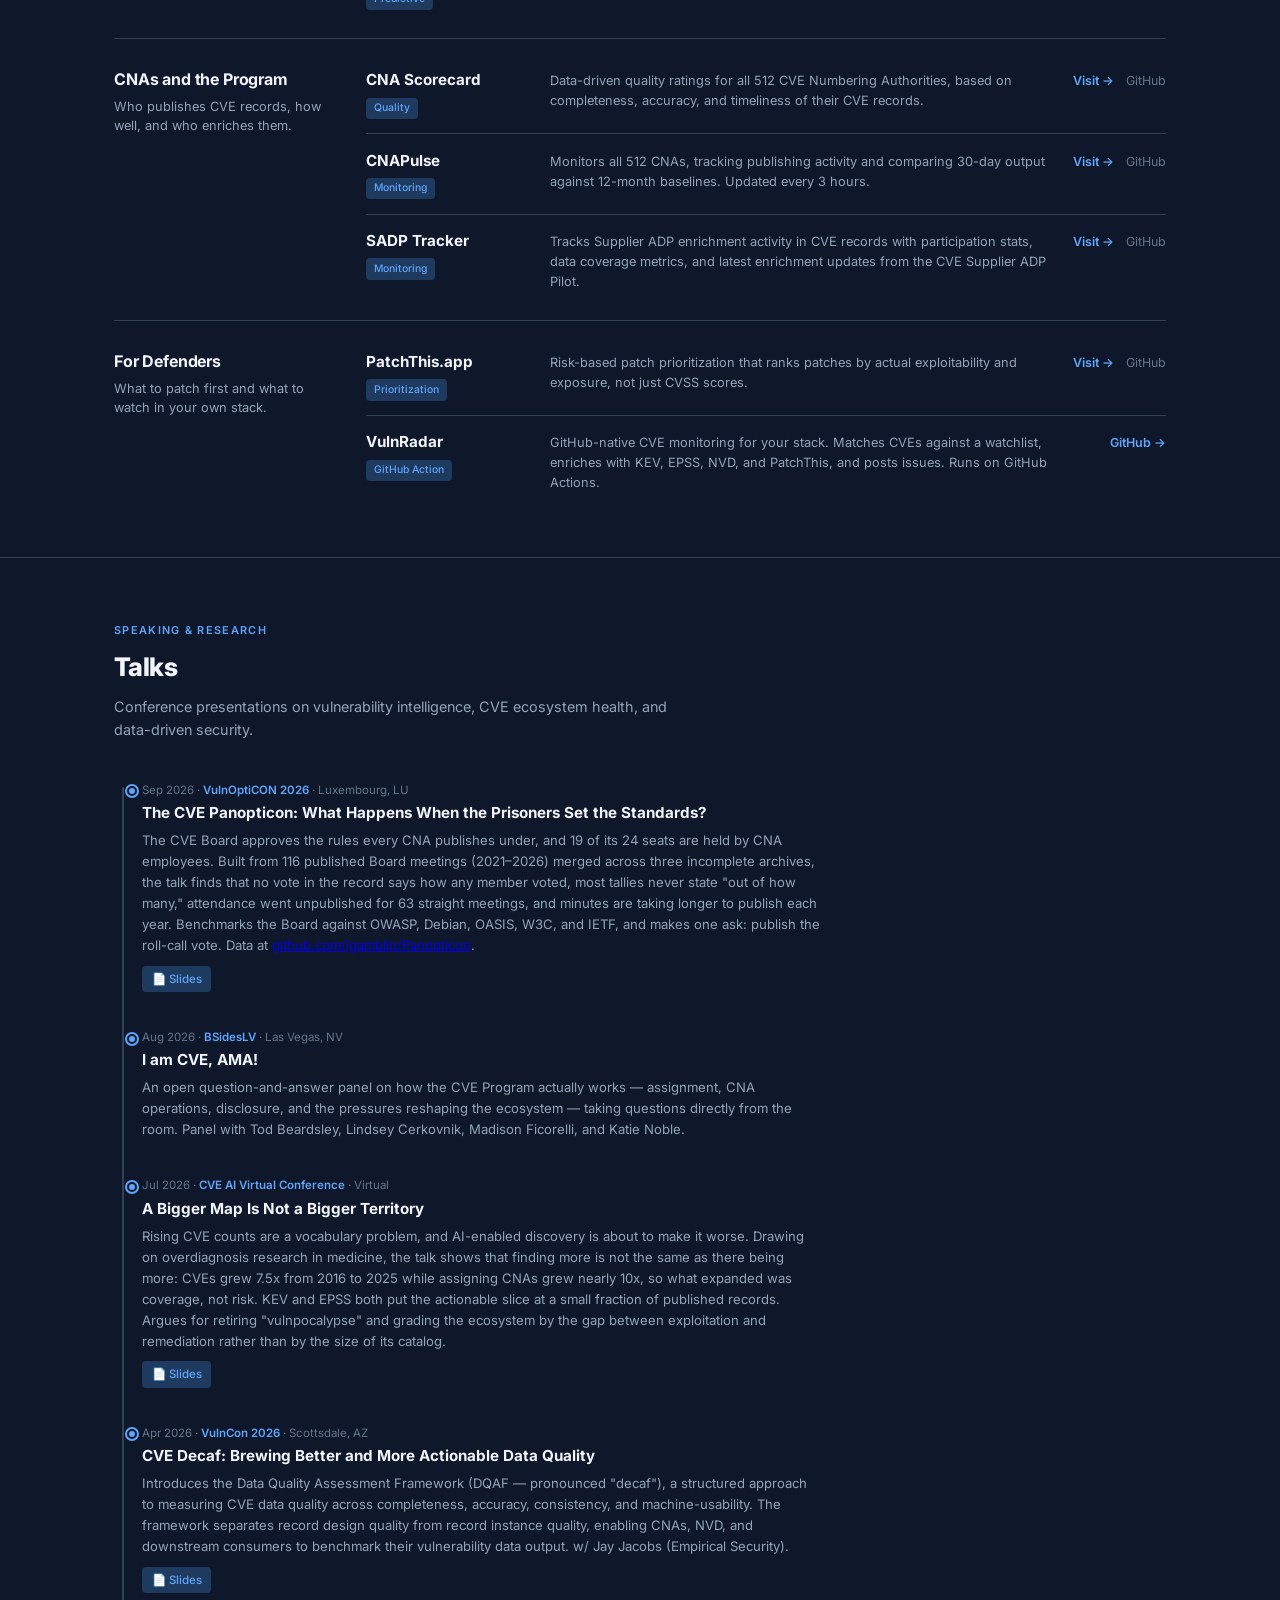
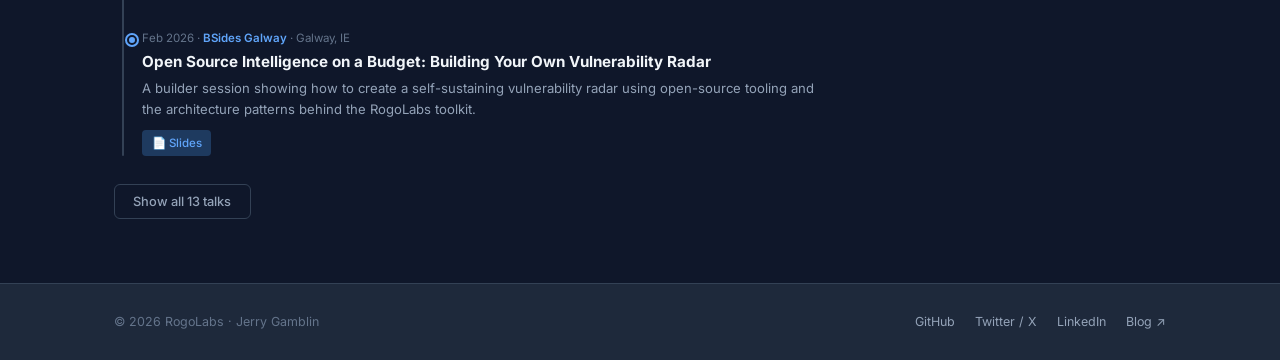
==== commit 763a831a: "Restore Newcastle talk, fix sitemap, rename slide PDFs, update README - Restore "Navigating the CVE " ====
--- a/Web/index.html
+++ b/Web/index.html
@@ -217,8 +217,8 @@
                         "@type": "CreativeWork",
                         "name": "CVE Decaf Slides",
                         "fileFormat": "application/pdf",
-                        "contentUrl": "https://rogolabs.net/Talks/CVE%20Decaf%20Slides.pdf",
-                        "url": "https://rogolabs.net/Talks/CVE%20Decaf%20Slides.pdf"
+                        "contentUrl": "https://rogolabs.net/Talks/CVE-Decaf.pdf",
+                        "url": "https://rogolabs.net/Talks/CVE-Decaf.pdf"
                     },
                     "description": "Introduces the Data Quality Assessment Framework (DQAF, pronounced decaf), a structured approach to measuring CVE data quality across completeness, accuracy, consistency, and machine-usability for benchmarking vulnerability data output.",
                     "about": [
@@ -315,8 +315,8 @@
                         "@type": "CreativeWork",
                         "name": "Navigating the Volatile Vulnerability Landscape - BSides Munich",
                         "fileFormat": "application/pdf",
-                        "contentUrl": "https://rogolabs.net/Talks/Navigating%20the%20Volatile%20Vulnerability%20Landscape%20-%20BSides%20Munich.pdf",
-                        "url": "https://rogolabs.net/Talks/Navigating%20the%20Volatile%20Vulnerability%20Landscape%20-%20BSides%20Munich.pdf"
+                        "contentUrl": "https://rogolabs.net/Talks/Navigating-the-Volatile-Vulnerability-Landscape.pdf",
+                        "url": "https://rogolabs.net/Talks/Navigating-the-Volatile-Vulnerability-Landscape.pdf"
                     },
                     "description": "Analysis of strain in global vulnerability disclosure (CVE funding challenges, NVD backlog) and strategies for resilient, diversified vulnerability intelligence using emerging alternative sources.",
                     "about": [
@@ -359,7 +359,8 @@
                         "CVE Crisis",
                         "NVD Backlog",
                         "Threat Intelligence"
-                    ]
+                    ],
+                    "url": "https://www.bsidesnewcastle.org/"
                 },
                 {
                     "@type": "Event",
@@ -417,8 +418,8 @@
                         "@type": "CreativeWork",
                         "name": "CVE Crisis: State of the Vulnerability Disclosure Landscape (Slides)",
                         "fileFormat": "application/pdf",
-                        "contentUrl": "https://rogolabs.net/Talks/The%20CVE%20Crisis_%20Navigating%20the%20Post-NVD%20Monolith%20Era.pdf",
-                        "url": "https://rogolabs.net/Talks/The%20CVE%20Crisis_%20Navigating%20the%20Post-NVD%20Monolith%20Era.pdf"
+                        "contentUrl": "https://rogolabs.net/Talks/CVE-Crisis-Post-NVD-Monolith-Era.pdf",
+                        "url": "https://rogolabs.net/Talks/CVE-Crisis-Post-NVD-Monolith-Era.pdf"
                     },
                     "description": "State-of-the-landscape analysis covering NVD backlog dynamics, CVE program funding stress, assignment consistency, and comparative emergence of alternative/global vulnerability data sources and their operational impact.",
                     "about": [
@@ -459,8 +460,8 @@
                         "@type": "CreativeWork",
                         "name": "The Art of Concealment: CVE's Challenge with Transparency (Slides)",
                         "fileFormat": "application/pdf",
-                        "contentUrl": "https://rogolabs.net/Talks/The%20Art%20of%20Concealment.pdf",
-                        "url": "https://rogolabs.net/Talks/The%20Art%20of%20Concealment.pdf"
+                        "contentUrl": "https://rogolabs.net/Talks/The-Art-of-Concealment.pdf",
+                        "url": "https://rogolabs.net/Talks/The-Art-of-Concealment.pdf"
                     }
                 },
                 {
@@ -924,7 +925,7 @@
                         <div class="talk-title">CVE Decaf: Brewing Better and More Actionable Data Quality</div>
                         <p class="talk-abstract">Introduces the Data Quality Assessment Framework (DQAF — pronounced "decaf"), a structured approach to measuring CVE data quality across completeness, accuracy, consistency, and machine-usability. The framework separates record design quality from record instance quality, enabling CNAs, NVD, and downstream consumers to benchmark their vulnerability data output. w/ Jay Jacobs (Empirical Security).</p>
                         <div class="talk-links">
-                            <a href="Talks/CVE%20Decaf%20Slides.pdf" target="_blank" rel="noopener noreferrer" class="talk-link">📄 Slides</a>
+                            <a href="Talks/CVE-Decaf.pdf" target="_blank" rel="noopener noreferrer" class="talk-link">📄 Slides</a>
                         </div>
                     </div>
 
@@ -951,8 +952,17 @@
                         <div class="talk-title">Navigating the Volatile Vulnerability Landscape</div>
                         <p class="talk-abstract">Analysis of strain in global vulnerability disclosure — CVE funding challenges and NVD backlog — and strategies for resilient, diversified vulnerability intelligence using emerging alternative sources.</p>
                         <div class="talk-links">
-                            <a href="Talks/Navigating%20the%20Volatile%20Vulnerability%20Landscape%20-%20BSides%20Munich.pdf" target="_blank" rel="noopener noreferrer" class="talk-link">📄 Slides</a>
+                            <a href="Talks/Navigating-the-Volatile-Vulnerability-Landscape.pdf" target="_blank" rel="noopener noreferrer" class="talk-link">📄 Slides</a>
                             <a href="https://www.youtube.com/watch?v=VYX1N3at3P8" target="_blank" rel="noopener noreferrer" class="talk-link-video">▶ Recording</a>
+                        </div>
+                    </div>
+
+                    <div class="talk-item">
+                        <div class="talk-meta">Sep 2025 · <a href="https://www.bsidesnewcastle.org/" target="_blank" rel="noopener noreferrer" class="talk-venue">BSides Newcastle</a> · Newcastle upon Tyne, UK</div>
+                        <div class="talk-title">Navigating the CVE Crisis</div>
+                        <p class="talk-abstract">The "Perfect Storm" challenging the vulnerability disclosure ecosystem: the CVE funding crisis and the resulting NVD backlog, where over 25,000 vulnerabilities face an average delay of 120+ days in enrichment and scoring.</p>
+                        <div class="talk-links">
+                            <a href="Talks/Navigating-the-CVE-Crisis.pdf" target="_blank" rel="noopener noreferrer" class="talk-link">📄 Slides</a>
                         </div>
                     </div>
 
@@ -970,7 +980,7 @@
                         <div class="talk-title">CVE Crisis: State of the Vulnerability Disclosure Landscape</div>
                         <p class="talk-abstract">State-of-the-landscape analysis covering NVD backlog dynamics, CVE program funding stress, assignment consistency, and the emergence of alternative global vulnerability data sources and their operational impact.</p>
                         <div class="talk-links">
-                            <a href="Talks/The%20CVE%20Crisis_%20Navigating%20the%20Post-NVD%20Monolith%20Era.pdf" target="_blank" rel="noopener noreferrer" class="talk-link">📄 Slides</a>
+                            <a href="Talks/CVE-Crisis-Post-NVD-Monolith-Era.pdf" target="_blank" rel="noopener noreferrer" class="talk-link">📄 Slides</a>
                         </div>
                     </div>
 
@@ -979,7 +989,7 @@
                         <div class="talk-title">The Art of Concealment: CVE's Challenge with Transparency</div>
                         <p class="talk-abstract">Exploration of transparency gaps in CVE processes and their impact on vulnerability ecosystem trust and efficiency.</p>
                         <div class="talk-links">
-                            <a href="Talks/The%20Art%20of%20Concealment.pdf" target="_blank" rel="noopener noreferrer" class="talk-link">📄 Slides</a>
+                            <a href="Talks/The-Art-of-Concealment.pdf" target="_blank" rel="noopener noreferrer" class="talk-link">📄 Slides</a>
                             <a href="https://youtube.com/live/hLncfcTyVHE" target="_blank" rel="noopener noreferrer" class="talk-link-video">▶ Recording</a>
                         </div>
                     </div>
